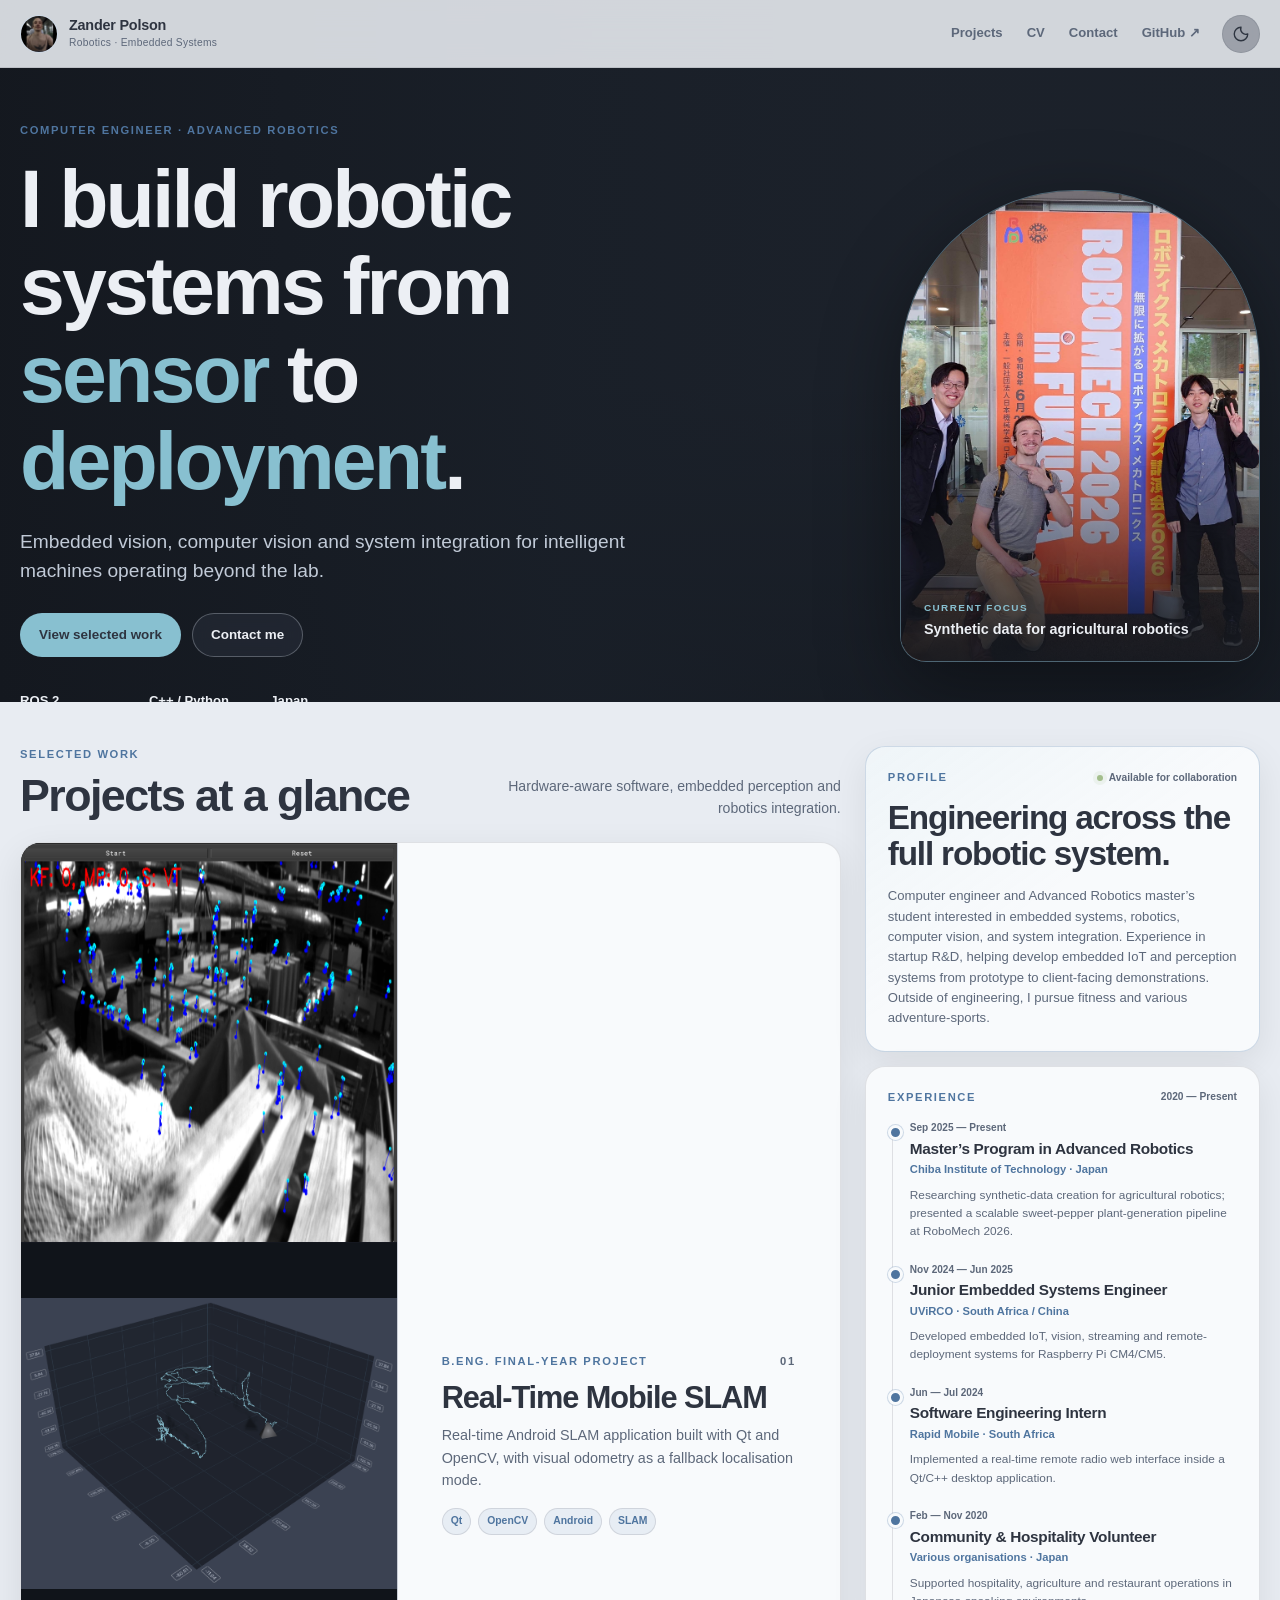
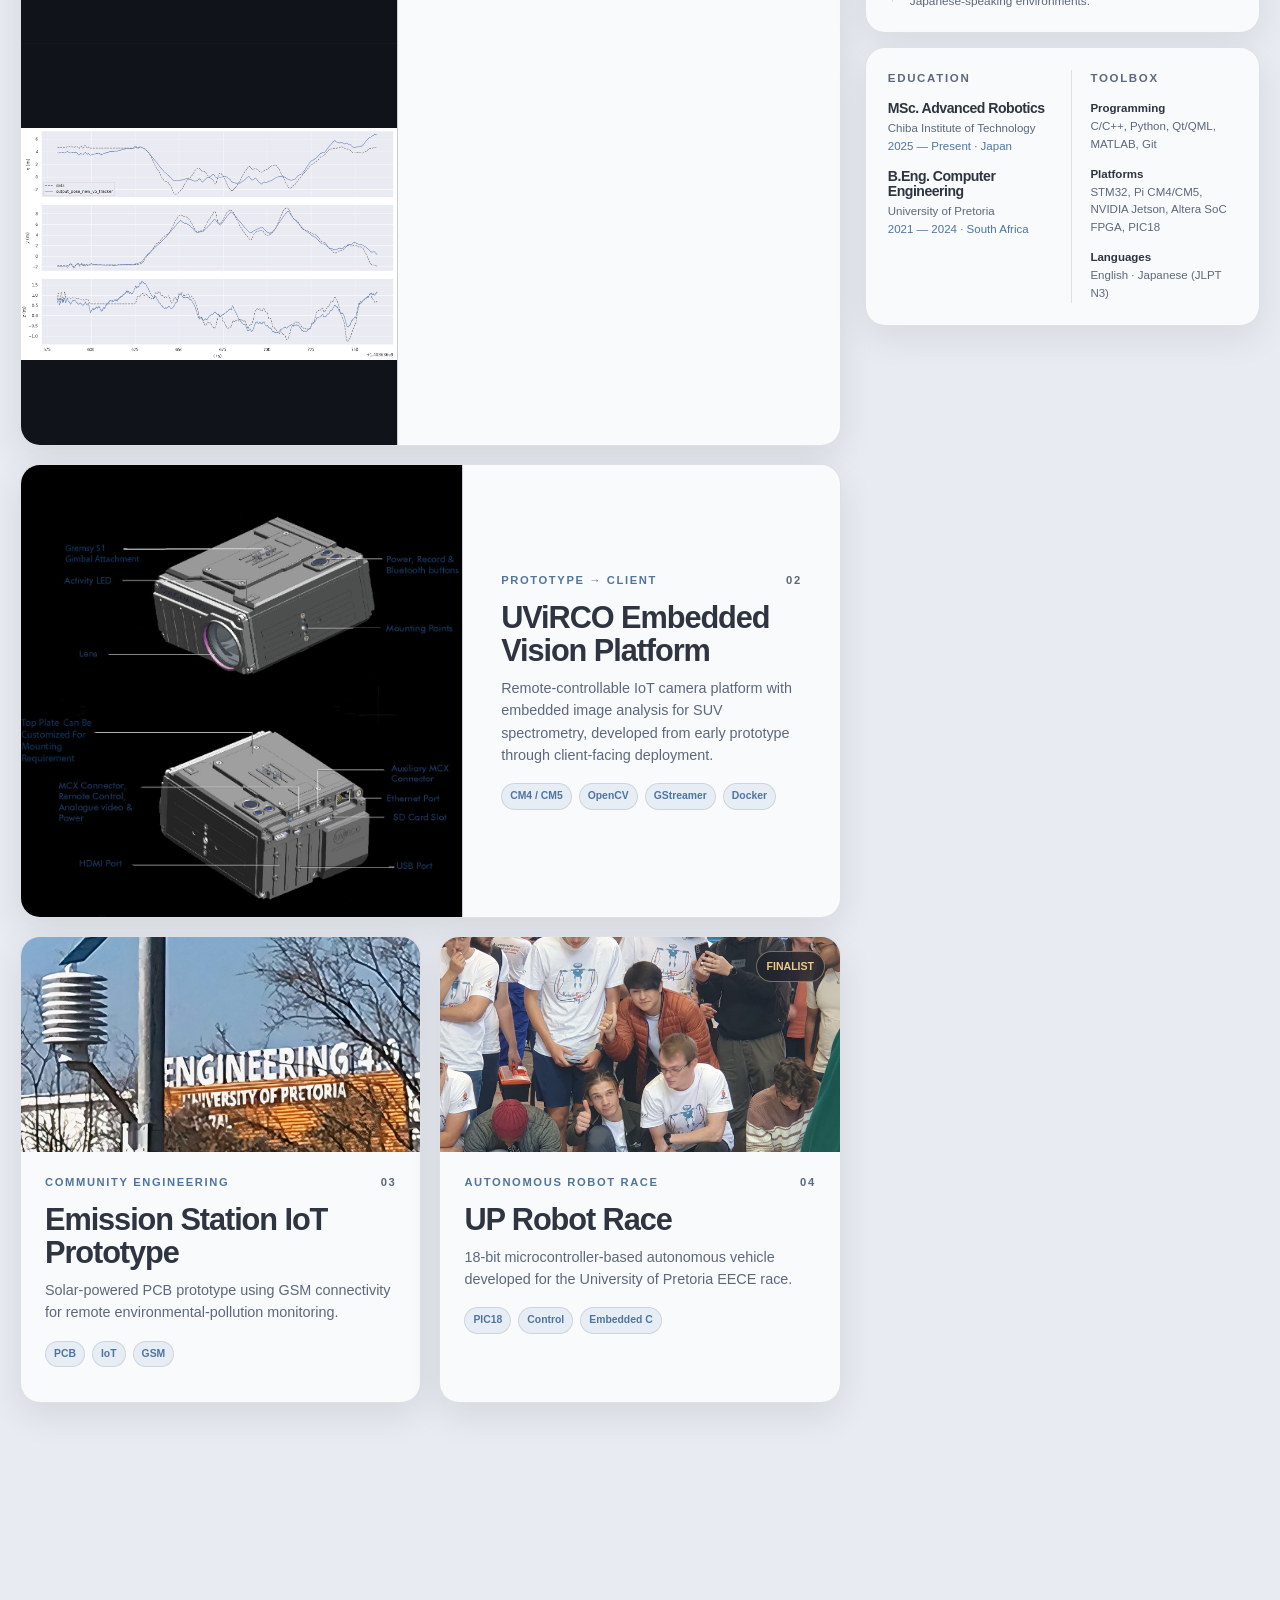
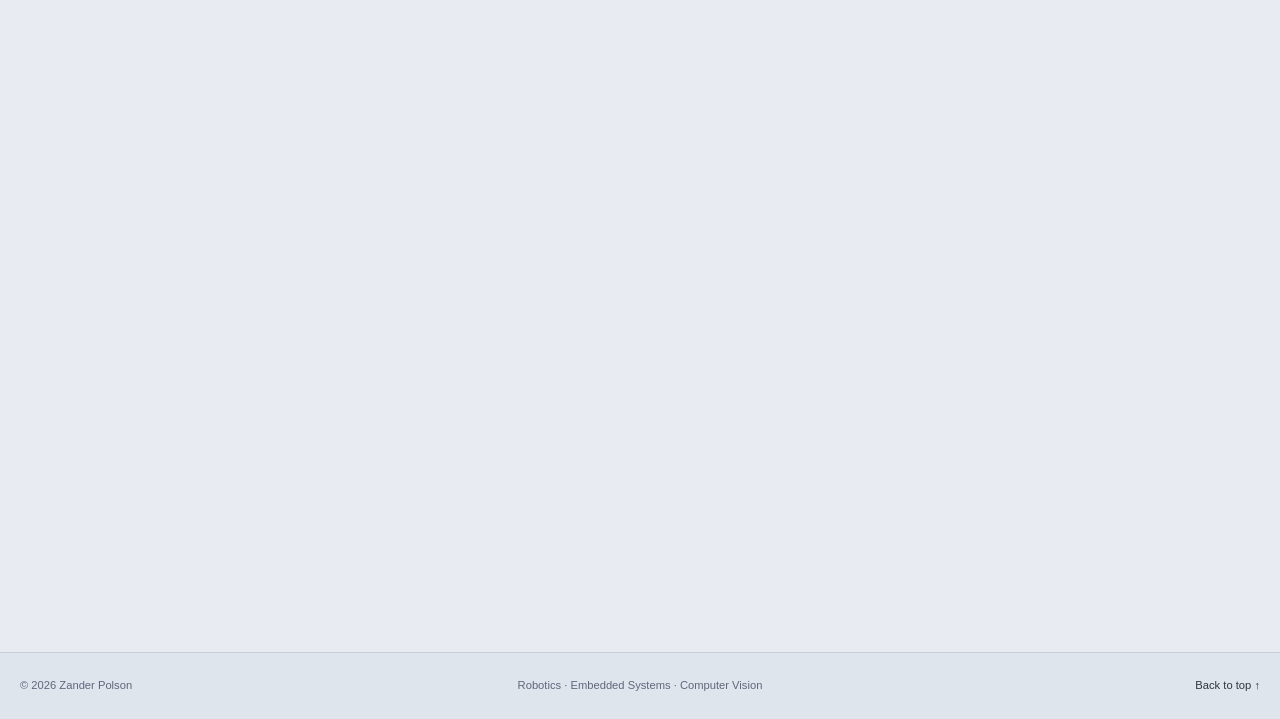
==== index.html @ a7f25edb "Improvement attempt via gpt" ====
<!doctype html>
<html lang="en" data-theme="dark">
<head>
  <meta charset="utf-8">
  <meta name="viewport" content="width=device-width, initial-scale=1">
  <meta name="description" content="Zander Polson — computer engineer and advanced robotics researcher working across embedded systems, computer vision and robotics.">
  <meta name="theme-color" content="#242933">
  <title>Zander Polson | Robotics & Embedded Systems</title>
  <link rel="stylesheet" href="styles.css">
  <script defer src="script.js"></script>
</head>
<body>
  <a class="skip-link" href="#main">Skip to content</a>

  <header class="site-header" id="top">
    <nav class="nav shell" aria-label="Primary navigation">
      <a class="brand" href="#top" aria-label="Zander Polson home">
        <img class="brand-avatar" src="figures/profile.png" alt="">
        <span>
          <strong>Zander Polson</strong>
          <small>Robotics · Embedded Systems</small>
        </span>
      </a>

      <button class="nav-toggle" type="button" aria-expanded="false" aria-controls="nav-links">
        <span class="sr-only">Open navigation</span>
        <span></span><span></span><span></span>
      </button>

      <div class="nav-links" id="nav-links">
        <a href="#work">Projects</a>
        <a href="#cv">CV</a>
        <a href="#contact">Contact</a>
        <a href="https://github.com/GitM3" target="_blank" rel="noreferrer">GitHub ↗</a>
      </div>

      <button class="theme-toggle" type="button" aria-label="Switch colour theme" title="Switch colour theme">
        <svg viewBox="0 0 24 24" aria-hidden="true"><path d="M12 3a9 9 0 1 0 9 9 7 7 0 0 1-9-9Z"></path></svg>
      </button>
    </nav>
  </header>

  <main id="main">
    <section class="hero" aria-labelledby="hero-title">
      <div class="hero-overlay" aria-hidden="true"></div>
      <div class="hero-grid shell">
        <div class="hero-copy" data-reveal>
          <p class="eyebrow">Computer Engineer · Advanced Robotics</p>
          <h1 id="hero-title">I build robotic systems from <span>sensor</span> to <span>deployment</span>.</h1>
          <p class="hero-lede">Embedded vision, computer vision and system integration for intelligent machines operating beyond the lab.</p>
          <div class="hero-actions">
            <a class="button button-primary" href="#work">View selected work</a>
            <a class="button button-glass" href="mailto:zander@polsons.info">Contact me</a>
          </div>
          <ul class="hero-facts" aria-label="Technical focus">
            <li><strong>ROS 2</strong><span>Robotics integration</span></li>
            <li><strong>C++ / Python</strong><span>Core development</span></li>
            <li><strong>Japan</strong><span>Graduate research</span></li>
          </ul>
        </div>

        <figure class="hero-portrait" data-reveal>
          <img src="figures/robomech.JPG" alt="Zander Polson at ROBOMECH">
          <figcaption>
            <span>Current focus</span>
            <strong>Synthetic data for agricultural robotics</strong>
          </figcaption>
        </figure>
      </div>
    </section>

    <section class="portfolio-shell shell" id="work" aria-label="Projects and CV">
      <div class="project-column">
        <header class="column-heading" data-reveal>
          <div>
            <p class="section-kicker">Selected work</p>
            <h2>Projects at a glance</h2>
          </div>
          <p>Hardware-aware software, embedded perception and robotics integration.</p>
        </header>

        <article class="project-card project-feature" data-reveal>
          <div class="project-media slam-stack" aria-label="SLAM feature matching, pose and result figures">
            <img src="figures/SLAM_featurematching.png" alt="SLAM feature-matching output" loading="lazy">
            <img src="figures/SLAM_pose.png" alt="SLAM camera-pose output" loading="lazy">
            <img src="figures/SLAM_Results.png" alt="SLAM reconstruction results" loading="lazy">
          </div>
          <div class="project-copy">
            <div class="project-topline"><span>B.Eng. Final-Year Project</span><span>01</span></div>
            <h3>Real-Time Mobile SLAM</h3>
            <p>Real-time Android SLAM application built with Qt and OpenCV, with visual odometry as a fallback localisation mode.</p>
            <div class="tag-row"><span>Qt</span><span>OpenCV</span><span>Android</span><span>SLAM</span></div>
          </div>
        </article>

        <article class="project-card project-horizontal" data-reveal>
          <div class="project-media">
            <img src="figures/UViRCO.jpg" alt="UViRCO embedded IoT camera platform" loading="lazy">
          </div>
          <div class="project-copy">
            <div class="project-topline"><span>Prototype → Client</span><span>02</span></div>
            <h3>UViRCO Embedded Vision Platform</h3>
            <p>Remote-controllable IoT camera platform with embedded image analysis for SUV spectrometry, developed from early prototype through client-facing deployment.</p>
            <div class="tag-row"><span>CM4 / CM5</span><span>OpenCV</span><span>GStreamer</span><span>Docker</span></div>
          </div>
        </article>

        <div class="project-pair">
          <article class="project-card project-compact" data-reveal>
            <div class="project-media banner-media">
              <img src="figures/GDRTIoT_crop.jpeg" alt="Gauteng Department of Roads and Transport emission-station IoT prototype" loading="lazy">
            </div>
            <div class="project-copy">
              <div class="project-topline"><span>Community Engineering</span><span>03</span></div>
              <h3>Emission Station IoT Prototype</h3>
              <p>Solar-powered PCB prototype using GSM connectivity for remote environmental-pollution monitoring.</p>
              <div class="tag-row"><span>PCB</span><span>IoT</span><span>GSM</span></div>
            </div>
          </article>

          <article class="project-card project-compact" data-reveal>
            <div class="project-media banner-media race-banner">
              <img src="figures/race_1.jpg" alt="University of Pretoria Robot Race team and course" loading="lazy">
              <span class="media-badge">Finalist</span>
            </div>
            <div class="project-copy">
              <div class="project-topline"><span>Autonomous Robot Race</span><span>04</span></div>
              <h3>UP Robot Race</h3>
              <p>18-bit microcontroller-based autonomous vehicle developed for the University of Pretoria EECE race.</p>
              <div class="tag-row"><span>PIC18</span><span>Control</span><span>Embedded C</span></div>
            </div>
          </article>
        </div>

        <article class="project-card project-video" data-reveal>
          <div class="project-media">
            <video autoplay muted loop playsinline controls preload="metadata" poster="figures/race_2.jpg" aria-label="RF-DETR bottle-following robot demonstration">
              <source src="figures/butler-bot.mp4" type="video/mp4">
              Your browser does not support embedded video.
            </video>
          </div>
          <div class="project-copy">
            <div class="project-topline"><span>Team Robotics Project</span><span>05</span></div>
            <h3>RF-DETR Bottle-Following Robot</h3>
            <p>RF-DETR perception on NVIDIA Jetson, integrated through ROS with a LiDAR navigation stack for real-time target detection and following.</p>
            <div class="tag-row"><span>RF-DETR</span><span>Jetson</span><span>ROS</span><span>LiDAR</span></div>
          </div>
        </article>
      </div>

      <aside class="cv-column" id="cv">
        <div class="cv-sticky">
          <section class="cv-card profile-card" data-reveal>
            <div class="cv-card-heading">
              <p class="section-kicker">Profile</p>
              <span class="status-dot">Available for collaboration</span>
            </div>
            <h2>Engineering across the full robotic system.</h2>
            <p>Computer engineer and Advanced Robotics master’s student interested in embedded systems, robotics, computer vision, and system integration. Experience in startup R&amp;D, helping develop embedded IoT and perception systems from prototype to client-facing demonstrations. Outside of engineering, I pursue fitness and various adventure-sports.</p>
          </section>

          <section class="cv-card" data-reveal>
            <div class="cv-card-heading">
              <p class="section-kicker">Experience</p>
              <span>2020 — Present</span>
            </div>
            <div class="timeline">
              <article>
                <span class="timeline-date">Sep 2025 — Present</span>
                <h3>Master’s Program in Advanced Robotics</h3>
                <p class="company">Chiba Institute of Technology · Japan</p>
                <p>Researching synthetic-data creation for agricultural robotics; presented a scalable sweet-pepper plant-generation pipeline at RoboMech 2026.</p>
              </article>
              <article>
                <span class="timeline-date">Nov 2024 — Jun 2025</span>
                <h3>Junior Embedded Systems Engineer</h3>
                <p class="company">UViRCO · South Africa / China</p>
                <p>Developed embedded IoT, vision, streaming and remote-deployment systems for Raspberry Pi CM4/CM5.</p>
              </article>
              <article>
                <span class="timeline-date">Jun — Jul 2024</span>
                <h3>Software Engineering Intern</h3>
                <p class="company">Rapid Mobile · South Africa</p>
                <p>Implemented a real-time remote radio web interface inside a Qt/C++ desktop application.</p>
              </article>
              <article>
                <span class="timeline-date">Feb — Nov 2020</span>
                <h3>Community &amp; Hospitality Volunteer</h3>
                <p class="company">Various organisations · Japan</p>
                <p>Supported hospitality, agriculture and restaurant operations in Japanese-speaking environments.</p>
              </article>
            </div>
          </section>

          <section class="cv-card cv-details" data-reveal>
            <div>
              <p class="section-kicker">Education</p>
              <h3>MSc. Advanced Robotics</h3>
              <p>Chiba Institute of Technology<br><span>2025 — Present · Japan</span></p>
              <h3>B.Eng. Computer Engineering</h3>
              <p>University of Pretoria<br><span>2021 — 2024 · South Africa</span></p>
            </div>
            <div>
              <p class="section-kicker">Toolbox</p>
              <p><strong>Programming</strong><br>C/C++, Python, Qt/QML, MATLAB, Git</p>
              <p><strong>Platforms</strong><br>STM32, Pi CM4/CM5, NVIDIA Jetson, Altera SoC FPGA, PIC18</p>
              <p><strong>Languages</strong><br>English · Japanese (JLPT N3)</p>
            </div>
          </section>
        </div>
      </aside>
    </section>

    <section class="contact shell" id="contact" data-reveal>
      <div>
        <p class="section-kicker">Get in touch</p>
        <h2>Building something at the edge of robotics and perception?</h2>
      </div>
      <div class="contact-actions">
        <a class="button button-primary" href="mailto:zander@polsons.info">zander@polsons.info</a>
        <a class="button button-secondary" href="https://github.com/GitM3" target="_blank" rel="noreferrer">github.com/GitM3 ↗</a>
      </div>
    </section>
  </main>

  <footer class="site-footer">
    <div class="shell footer-grid">
      <p>© <span id="current-year"></span> Zander Polson</p>
      <p>Robotics · Embedded Systems · Computer Vision</p>
      <a href="#top">Back to top ↑</a>
    </div>
  </footer>
</body>
</html>
---- styles.css ----
:root {
  --polar-0: #2e3440;
  --polar-1: #3b4252;
  --polar-2: #434c5e;
  --polar-3: #4c566a;
  --snow-0: #d8dee9;
  --snow-1: #e5e9f0;
  --snow-2: #eceff4;
  --frost-0: #8fbcbb;
  --frost-1: #88c0d0;
  --frost-2: #81a1c1;
  --frost-3: #5e81ac;
  --green: #a3be8c;
  --yellow: #ebcb8b;
  --bg: #242933;
  --bg-deep: #1f242d;
  --surface: #2e3440;
  --surface-raised: #353c4a;
  --text: var(--snow-2);
  --muted: #aeb8c8;
  --line: rgba(216, 222, 233, 0.13);
  --line-strong: rgba(136, 192, 208, 0.34);
  --accent: var(--frost-1);
  --accent-soft: rgba(136, 192, 208, 0.12);
  --header-bg: rgba(31, 36, 45, 0.82);
  --shadow: 0 20px 55px rgba(0, 0, 0, 0.22);
  --shell: 1260px;
  --header-height: 68px;
  --radius-sm: 12px;
  --radius-md: 20px;
  --radius-lg: 28px;
}

html[data-theme="light"] {
  --bg: #e8ecf2;
  --bg-deep: #dfe5ed;
  --surface: #f8fafc;
  --surface-raised: #ffffff;
  --text: #2e3440;
  --muted: #5d687a;
  --line: rgba(46, 52, 64, 0.13);
  --line-strong: rgba(94, 129, 172, 0.28);
  --accent: #4f759f;
  --accent-soft: rgba(94, 129, 172, 0.1);
  --header-bg: rgba(236, 239, 244, 0.88);
  --shadow: 0 20px 55px rgba(59, 66, 82, 0.14);
}

* { box-sizing: border-box; }
html { scroll-behavior: smooth; scroll-padding-top: calc(var(--header-height) + 20px); }
body {
  margin: 0;
  min-width: 320px;
  background: var(--bg);
  color: var(--text);
  font-family: Inter, ui-sans-serif, -apple-system, BlinkMacSystemFont, "Segoe UI", sans-serif;
  line-height: 1.55;
  text-rendering: optimizeLegibility;
  -webkit-font-smoothing: antialiased;
  transition: background 180ms ease, color 180ms ease;
}
body::selection { background: var(--frost-1); color: var(--polar-0); }
img, video { display: block; max-width: 100%; }
a { color: inherit; text-decoration: none; }
button { font: inherit; }
h1, h2, h3, p { margin-top: 0; }
h1, h2, h3 { line-height: 1.08; letter-spacing: -0.035em; }
.shell { width: min(calc(100% - 40px), var(--shell)); margin-inline: auto; }
.sr-only { position: absolute; width: 1px; height: 1px; padding: 0; margin: -1px; overflow: hidden; clip: rect(0,0,0,0); white-space: nowrap; border: 0; }
.skip-link { position: fixed; z-index: 999; top: 10px; left: 10px; transform: translateY(-160%); padding: 10px 15px; border-radius: 10px; background: var(--snow-2); color: var(--polar-0); font-weight: 750; }
.skip-link:focus { transform: translateY(0); }

.site-header { position: fixed; z-index: 100; inset: 0 0 auto; height: var(--header-height); border-bottom: 1px solid var(--line); background: var(--header-bg); backdrop-filter: blur(18px) saturate(140%); }
.nav { height: 100%; display: grid; grid-template-columns: 1fr auto auto; align-items: center; gap: 22px; }
.brand { display: inline-flex; align-items: center; gap: 11px; width: max-content; }
.brand-avatar { width: 38px; height: 38px; object-fit: cover; object-position: center 25%; border: 1px solid var(--line-strong); border-radius: 50%; background: var(--surface); }
.brand span { display: grid; line-height: 1.05; }
.brand strong { font-size: 0.9rem; letter-spacing: -0.015em; }
.brand small { margin-top: 5px; color: var(--muted); font-size: 0.64rem; letter-spacing: 0.03em; }
.nav-links { display: flex; align-items: center; gap: 24px; }
.nav-links a { color: var(--muted); font-size: 0.82rem; font-weight: 680; transition: color 150ms ease; }
.nav-links a:hover, .nav-links a:focus-visible { color: var(--text); }
.theme-toggle, .nav-toggle { display: grid; width: 38px; aspect-ratio: 1; place-items: center; border: 1px solid var(--line); border-radius: 50%; background: rgba(59,66,82,.35); color: var(--text); cursor: pointer; }
.theme-toggle svg { width: 18px; fill: none; stroke: currentColor; stroke-width: 1.8; stroke-linecap: round; stroke-linejoin: round; }
.nav-toggle { display: none; }

.hero { position: relative; min-height: 680px; height: min(78svh, 820px); display: grid; align-items: center; overflow: hidden; padding-top: var(--header-height); isolation: isolate; background: #1f242d url("figures/NARI.jpg") center 42% / cover no-repeat; }
.hero-overlay { position: absolute; z-index: -1; inset: 0; background: linear-gradient(90deg, rgba(20,24,31,.97) 0%, rgba(25,31,40,.9) 44%, rgba(25,31,40,.56) 72%, rgba(25,31,40,.64) 100%), linear-gradient(0deg, rgba(20,24,31,.92) 0%, transparent 45%); }
.hero-grid { display: grid; grid-template-columns: minmax(0, 1.18fr) minmax(300px, .62fr); align-items: center; gap: clamp(38px, 7vw, 90px); padding-block: 54px 46px; }
.hero-copy { max-width: 770px; color: var(--snow-2); }
.eyebrow, .section-kicker, .project-topline { color: var(--accent); font-size: 0.7rem; font-weight: 800; letter-spacing: .145em; text-transform: uppercase; }
.eyebrow { margin-bottom: 17px; }
.hero h1 { max-width: 780px; margin-bottom: 22px; font-size: clamp(3.1rem, 6.3vw, 6rem); font-weight: 760; }
.hero h1 span { color: var(--frost-1); }
.hero-lede { max-width: 650px; margin-bottom: 27px; color: #c1cad7; font-size: clamp(1rem, 1.5vw, 1.2rem); }
.hero-actions, .contact-actions { display: flex; flex-wrap: wrap; gap: 11px; }
.button { display: inline-flex; min-height: 44px; align-items: center; justify-content: center; padding: 10px 18px; border: 1px solid transparent; border-radius: 999px; font-size: .84rem; font-weight: 760; transition: transform 160ms ease, border-color 160ms ease, background 160ms ease; }
.button:hover { transform: translateY(-2px); }
.button-primary { background: var(--frost-1); color: var(--polar-0); }
.button-glass { border-color: rgba(216,222,233,.3); background: rgba(46,52,64,.45); color: var(--snow-2); backdrop-filter: blur(10px); }
.button-secondary { border-color: var(--line-strong); background: var(--surface-raised); color: var(--text); }
.hero-facts { display: flex; flex-wrap: wrap; gap: 12px 30px; margin: 34px 0 0; padding: 0; list-style: none; }
.hero-facts li { display: grid; gap: 2px; }
.hero-facts strong { color: var(--snow-2); font-size: .82rem; }
.hero-facts span { color: #aeb8c8; font-size: .7rem; }
.hero-portrait { position: relative; width: min(100%, 360px); margin: 0 0 0 auto; overflow: hidden; border: 1px solid rgba(136,192,208,.35); border-radius: 175px 175px 26px 26px; background: var(--polar-0); box-shadow: 0 24px 80px rgba(0,0,0,.4); }
.hero-portrait::after { content: ""; position: absolute; inset: 0; pointer-events: none; background: linear-gradient(to top, rgba(20,24,31,.9), transparent 52%); }
.hero-portrait img { width: 100%; height: 470px; object-fit: cover; object-position: center 35%; }
.hero-portrait figcaption { position: absolute; z-index: 2; inset: auto 23px 22px; display: grid; gap: 5px; color: var(--snow-2); }
.hero-portrait figcaption span { color: var(--frost-1); font-size: .62rem; font-weight: 820; letter-spacing: .14em; text-transform: uppercase; }
.hero-portrait figcaption strong { font-size: .9rem; line-height: 1.35; }

.portfolio-shell { display: grid; grid-template-columns: minmax(0, 1.62fr) minmax(330px, .78fr); gap: 24px; align-items: start; padding-block: 44px 70px; }
.project-column { min-width: 0; }
.column-heading { display: flex; justify-content: space-between; gap: 30px; align-items: end; margin-bottom: 22px; }
.column-heading h2, .contact h2 { margin: 5px 0 0; font-size: clamp(2rem, 3.5vw, 3.25rem); }
.column-heading > p { max-width: 350px; margin: 0; color: var(--muted); font-size: .88rem; text-align: right; }
.section-kicker { margin-bottom: 8px; }

.project-card { min-width: 0; margin-bottom: 18px; overflow: hidden; border: 1px solid var(--line); border-radius: var(--radius-md); background: var(--surface); box-shadow: 0 12px 36px rgba(0,0,0,.09); transition: transform 180ms ease, border-color 180ms ease; }
.project-card:hover { transform: translateY(-3px); border-color: var(--line-strong); }
.project-media { min-height: 240px; overflow: hidden; background: var(--bg-deep); }
.project-media img, .project-media video { width: 100%; height: 100%; object-fit: cover; }
.project-copy { padding: 22px 24px 24px; }
.project-topline { display: flex; justify-content: space-between; gap: 18px; margin-bottom: 11px; }
.project-topline span:last-child { color: var(--muted); }
.project-copy h3 { margin-bottom: 10px; font-size: clamp(1.35rem, 2.4vw, 2rem); }
.project-copy > p { margin-bottom: 17px; color: var(--muted); font-size: .9rem; }
.tag-row { display: flex; flex-wrap: wrap; gap: 7px; }
.tag-row span { padding: 4px 8px; border: 1px solid var(--line); border-radius: 999px; background: var(--accent-soft); color: var(--accent); font-size: .65rem; font-weight: 720; }

.project-feature { display: grid; grid-template-columns: .92fr 1.08fr; }
.slam-stack { display: grid; grid-template-rows: repeat(3, minmax(0, 1fr)); min-height: 520px; border-right: 1px solid var(--line); }
.slam-stack img { min-height: 0; border-bottom: 1px solid var(--line); object-fit: contain; background: #10141a; }
.slam-stack img:last-child { border-bottom: 0; }
.project-feature .project-copy { align-self: center; padding: clamp(26px, 4vw, 44px); }
.project-horizontal { display: grid; grid-template-columns: 1.08fr .92fr; }
.project-horizontal .project-media { min-height: 330px; border-right: 1px solid var(--line); }
.project-horizontal .project-copy { align-self: center; padding: clamp(24px, 3.5vw, 38px); }
.project-pair { display: grid; grid-template-columns: repeat(2, minmax(0, 1fr)); gap: 18px; }
.project-compact { margin-bottom: 18px; }
.banner-media { position: relative; height: 215px; min-height: 0; }
.race-banner img { object-position: center 43%; }
.media-badge { position: absolute; top: 14px; right: 14px; padding: 6px 10px; border: 1px solid rgba(235,203,139,.45); border-radius: 999px; background: rgba(31,36,45,.8); color: var(--yellow); font-size: .66rem; font-weight: 800; text-transform: uppercase; backdrop-filter: blur(9px); }
.project-compact .project-copy { min-height: 250px; }
.project-video { display: grid; grid-template-columns: 1.25fr .75fr; }
.project-video .project-media { min-height: 380px; border-right: 1px solid var(--line); }
.project-video video { background: #0f1319; }
.project-video .project-copy { align-self: center; padding: clamp(26px, 4vw, 42px); }

.cv-column { min-width: 0; }
.cv-sticky { position: sticky; top: calc(var(--header-height) + 18px); display: grid; gap: 14px; }
.cv-card { padding: 22px; border: 1px solid var(--line); border-radius: var(--radius-md); background: var(--surface); box-shadow: 0 12px 36px rgba(0,0,0,.08); }
.cv-card-heading { display: flex; justify-content: space-between; gap: 12px; align-items: center; margin-bottom: 14px; }
.cv-card-heading .section-kicker { margin: 0; }
.cv-card-heading > span { color: var(--muted); font-size: .64rem; font-weight: 680; }
.status-dot { display: inline-flex; align-items: center; gap: 6px; }
.status-dot::before { content: ""; width: 6px; height: 6px; border-radius: 50%; background: var(--green); box-shadow: 0 0 0 4px rgba(163,190,140,.12); }
.profile-card { background: linear-gradient(145deg, rgba(136,192,208,.08), transparent 48%), var(--surface); border-color: var(--line-strong); }
.profile-card h2 { margin-bottom: 14px; font-size: clamp(1.55rem, 2.6vw, 2.25rem); }
.profile-card > p { margin-bottom: 0; color: var(--muted); font-size: .82rem; }
.timeline { position: relative; display: grid; gap: 0; }
.timeline::before { content: ""; position: absolute; top: 7px; bottom: 8px; left: 4px; width: 1px; background: var(--line); }
.timeline article { position: relative; padding: 0 0 21px 22px; }
.timeline article:last-child { padding-bottom: 0; }
.timeline article::before { content: ""; position: absolute; top: 5px; left: 0; width: 9px; height: 9px; border: 3px solid var(--surface); border-radius: 50%; background: var(--accent); box-shadow: 0 0 0 1px var(--line-strong); }
.timeline-date { display: block; margin-bottom: 5px; color: var(--muted); font-size: .63rem; font-weight: 720; }
.timeline h3 { margin-bottom: 4px; font-size: .96rem; letter-spacing: -.02em; }
.timeline .company { margin-bottom: 7px; color: var(--accent); font-size: .7rem; font-weight: 690; }
.timeline article > p:last-child { margin-bottom: 0; color: var(--muted); font-size: .74rem; }
.cv-details { display: grid; grid-template-columns: 1fr 1fr; gap: 18px; }
.cv-details > div + div { padding-left: 18px; border-left: 1px solid var(--line); }
.cv-details h3 { margin: 13px 0 4px; font-size: .88rem; }
.cv-details p { margin-bottom: 12px; color: var(--muted); font-size: .72rem; }
.cv-details p:last-child { margin-bottom: 0; }
.cv-details p span { color: var(--accent); }
.cv-details strong { color: var(--text); }

.contact { display: flex; justify-content: space-between; gap: 35px; align-items: center; margin-bottom: 70px; padding: clamp(28px, 5vw, 52px); border: 1px solid var(--line-strong); border-radius: var(--radius-lg); background: radial-gradient(circle at 86% 15%, rgba(136,192,208,.12), transparent 34%), var(--surface); box-shadow: var(--shadow); }
.contact h2 { max-width: 730px; }
.contact-actions { min-width: max-content; flex-direction: column; }
.site-footer { padding-block: 24px; border-top: 1px solid var(--line); background: var(--bg-deep); color: var(--muted); font-size: .7rem; }
.footer-grid { display: grid; grid-template-columns: 1fr auto 1fr; gap: 20px; align-items: center; }
.footer-grid p { margin: 0; }
.footer-grid a { justify-self: end; color: var(--text); }

[data-reveal] { opacity: 0; transform: translateY(18px); transition: opacity 560ms cubic-bezier(.2,.7,.2,1), transform 560ms cubic-bezier(.2,.7,.2,1); }
[data-reveal].is-visible { opacity: 1; transform: none; }

@media (max-width: 1080px) {
  .hero { height: auto; min-height: 720px; }
  .portfolio-shell { grid-template-columns: minmax(0, 1.35fr) minmax(310px, .75fr); }
  .project-feature, .project-horizontal, .project-video { grid-template-columns: 1fr; }
  .slam-stack { grid-template-columns: 1fr; grid-template-rows: repeat(3, minmax(0, 1fr)); min-height: 600px; border-right: 0; border-bottom: 1px solid var(--line); }
  .slam-stack img { height: 200px; border-right: 0; border-bottom: 1px solid var(--line); }
  .project-horizontal .project-media, .project-video .project-media { min-height: 300px; border-right: 0; border-bottom: 1px solid var(--line); }
}

@media (max-width: 850px) {
  :root { --header-height: 64px; }
  .nav { gap: 10px; }
  .nav-toggle { display: grid; order: 2; }
  .theme-toggle { order: 3; }
  .nav-links { position: fixed; inset: var(--header-height) 0 auto; display: grid; gap: 0; padding: 10px 20px 18px; transform: translateY(-140%); border-bottom: 1px solid var(--line); background: var(--header-bg); backdrop-filter: blur(18px); transition: transform 190ms ease; }
  .nav-links.is-open { transform: translateY(0); }
  .nav-links a { padding: 12px 4px; border-bottom: 1px solid var(--line); }
  .hero { min-height: 760px; }
  .hero-grid { grid-template-columns: 1fr; gap: 30px; padding-block: 48px 38px; }
  .hero-copy { padding-top: 20px; }
  .hero-portrait { width: min(100%, 310px); margin: 0; border-radius: 140px 140px 24px 24px; }
  .hero-portrait img { height: 340px; }
  .portfolio-shell { grid-template-columns: 1fr; padding-top: 38px; }
  .cv-column { grid-row: 1; }
  .cv-sticky { position: static; grid-template-columns: 1fr 1fr; }
  .profile-card { grid-column: 1 / -1; }
  .project-column { grid-row: 2; }
}

@media (max-width: 650px) {
  .shell { width: min(calc(100% - 26px), var(--shell)); }
  .brand small { display: none; }
  .hero { min-height: 700px; background-position: 58% center; }
  .hero-overlay { background: linear-gradient(90deg, rgba(20,24,31,.96), rgba(20,24,31,.78)), linear-gradient(0deg, rgba(20,24,31,.92), transparent); }
  .hero h1 { font-size: clamp(2.7rem, 13vw, 4.2rem); }
  .hero-portrait { display: none; }
  .hero-facts { display: grid; grid-template-columns: repeat(2, 1fr); }
  .column-heading { align-items: start; flex-direction: column; gap: 8px; }
  .column-heading > p { text-align: left; }
  .cv-sticky, .cv-details, .project-pair { grid-template-columns: 1fr; }
  .cv-details > div + div { padding: 16px 0 0; border-top: 1px solid var(--line); border-left: 0; }
  .slam-stack { grid-template-columns: 1fr; min-height: 0; }
  .slam-stack img { height: auto; min-height: 170px; border-right: 0; border-bottom: 1px solid var(--line); }
  .project-horizontal .project-media, .project-video .project-media { min-height: 230px; }
  .project-compact .project-copy { min-height: 0; }
  .contact { align-items: flex-start; flex-direction: column; }
  .contact-actions, .hero-actions { width: 100%; }
  .button { flex: 1; }
  .footer-grid { grid-template-columns: 1fr; }
  .footer-grid a { justify-self: start; }
}

@media (prefers-reduced-motion: reduce) {
  *, *::before, *::after { scroll-behavior: auto !important; animation-duration: .01ms !important; animation-iteration-count: 1 !important; transition-duration: .01ms !important; }
  [data-reveal] { opacity: 1; transform: none; }
}
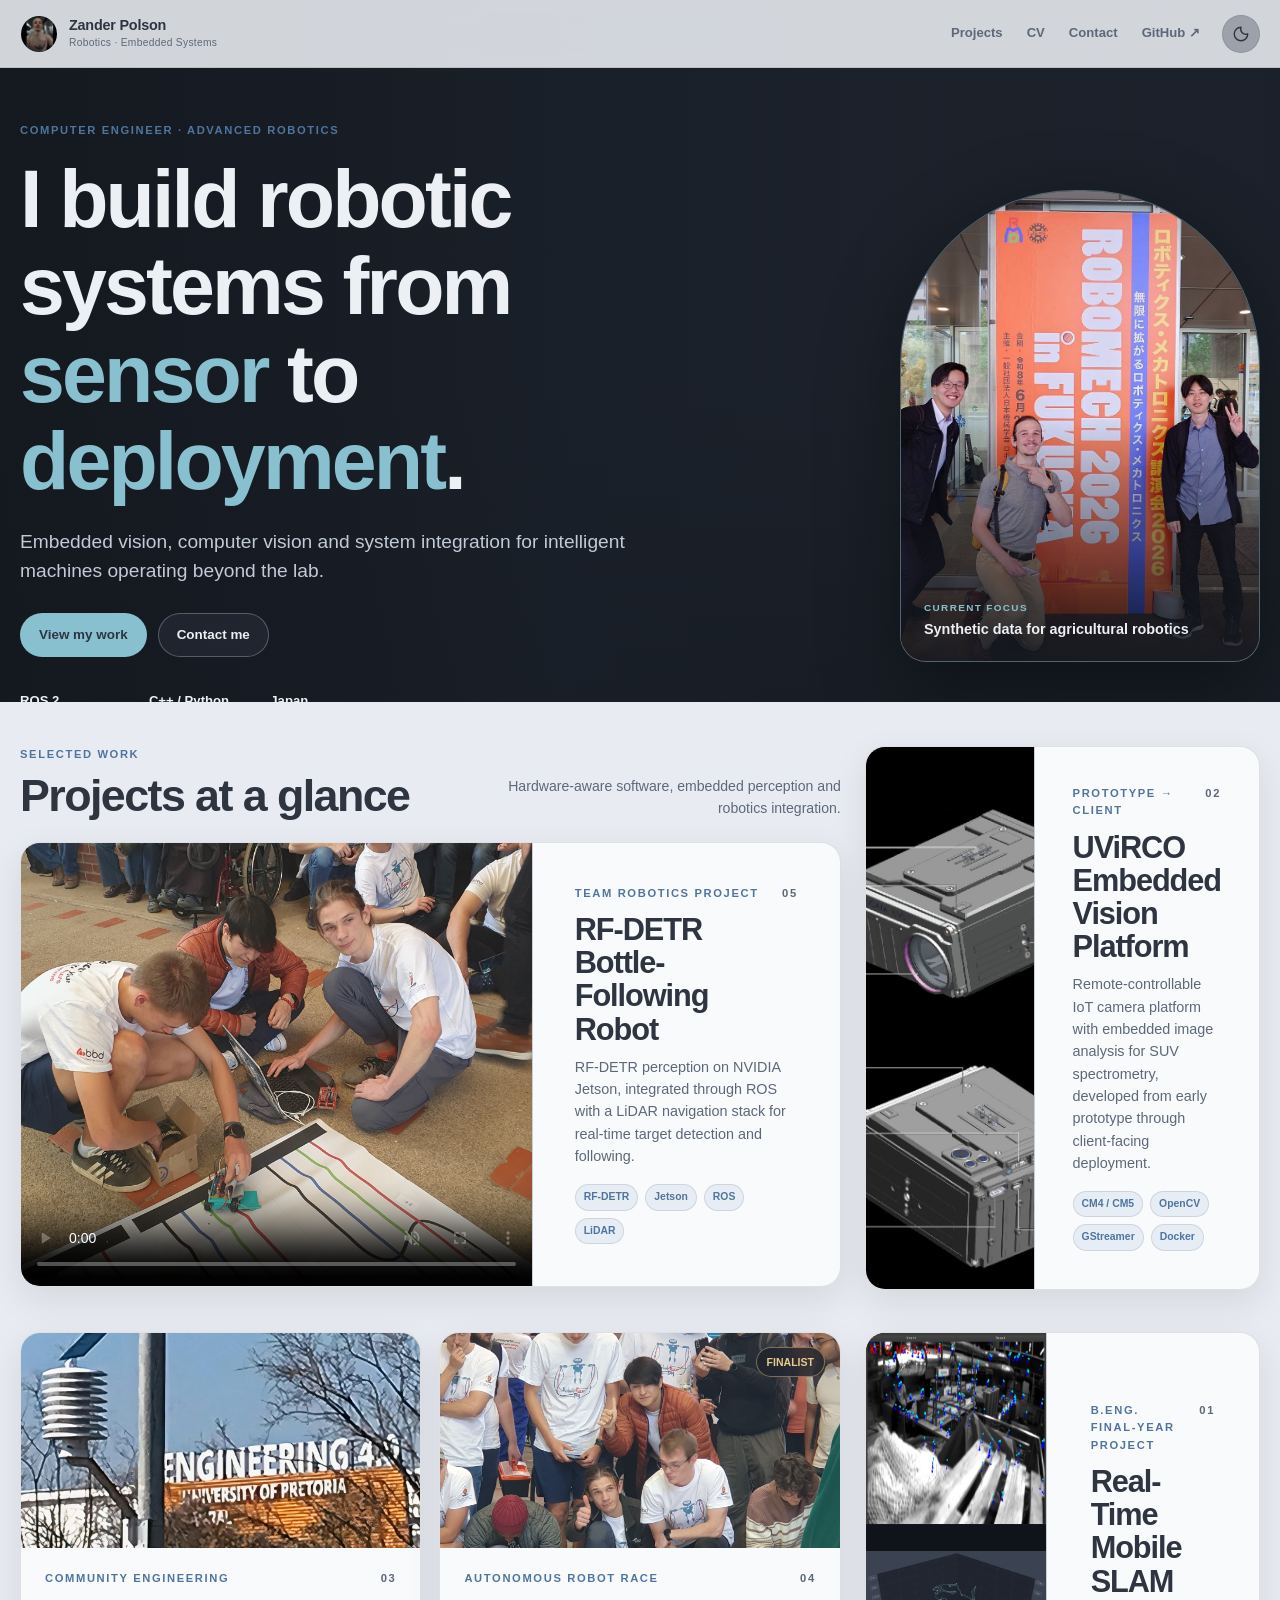
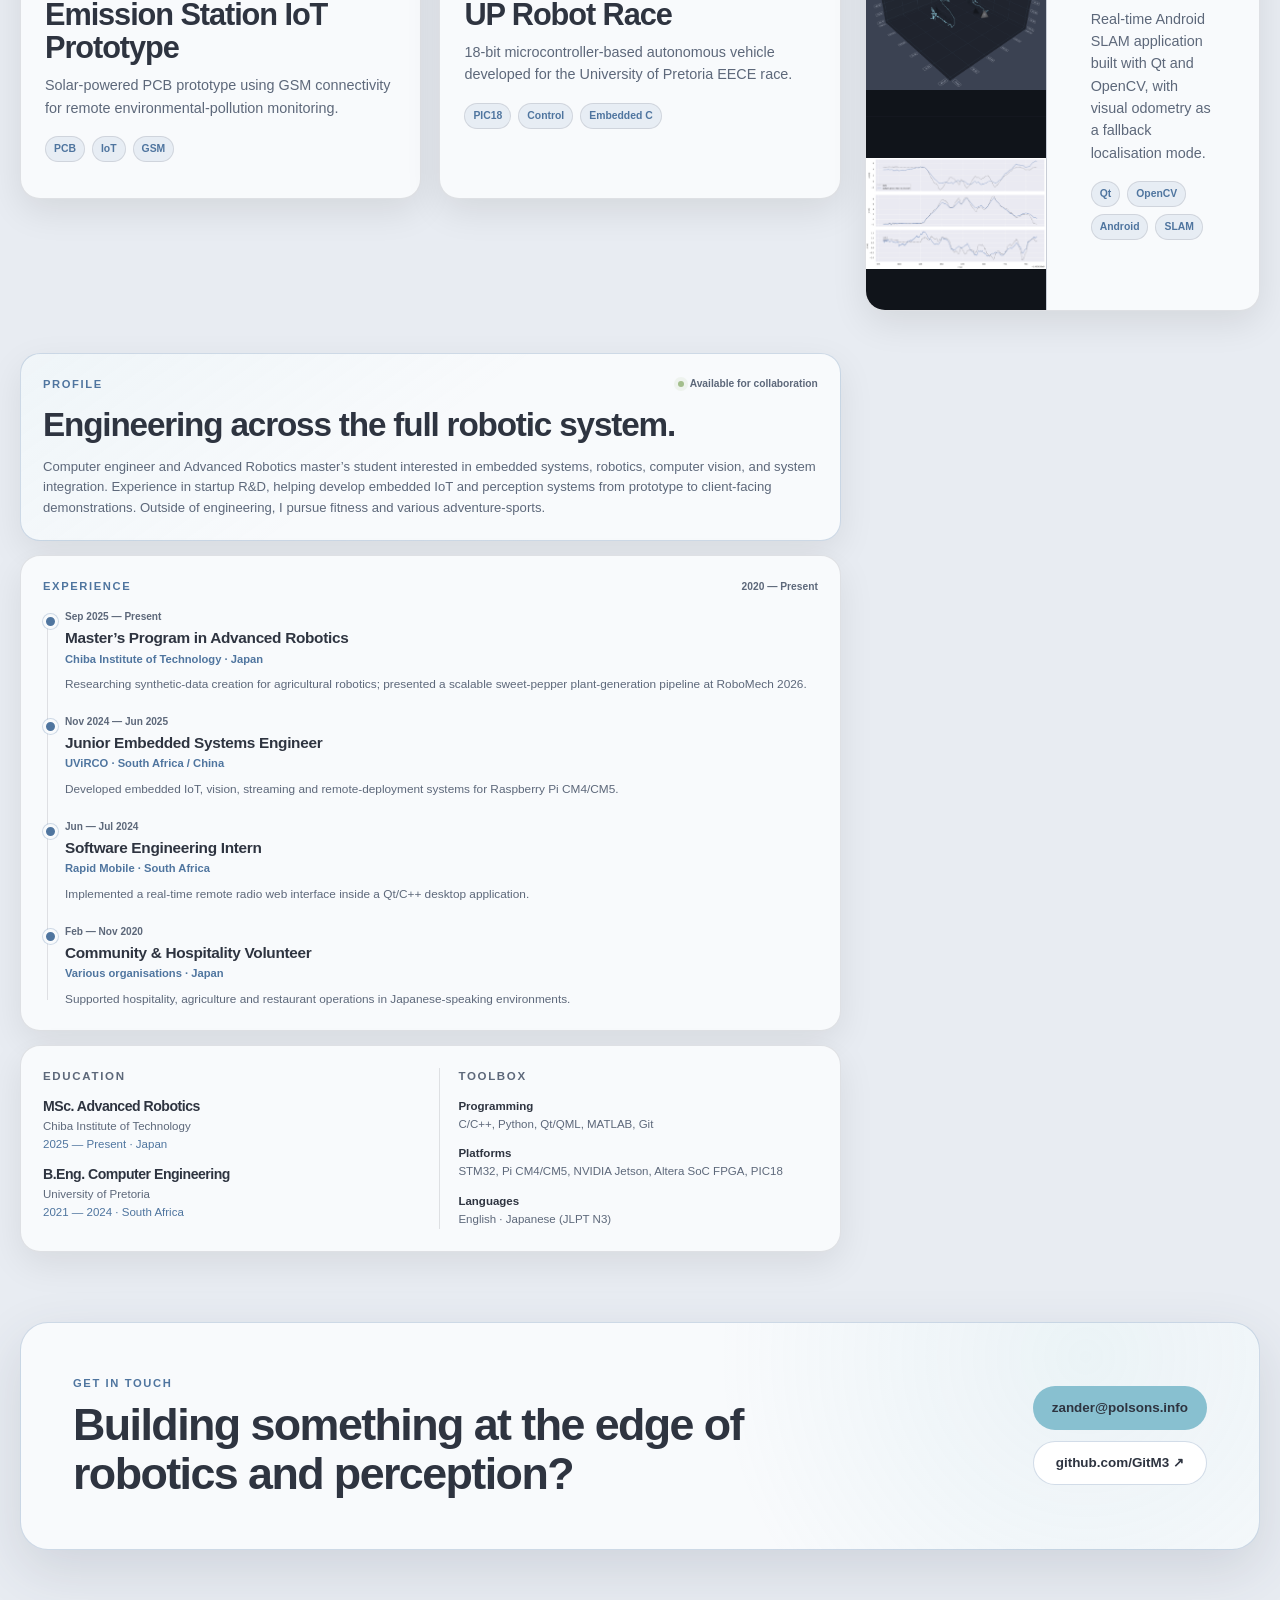
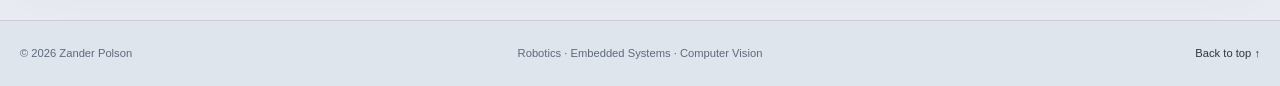
==== commit d411b1b5: "Local luna improvement" ====
--- a/index.html
+++ b/index.html
@@ -49,13 +49,13 @@
           <h1 id="hero-title">I build robotic systems from <span>sensor</span> to <span>deployment</span>.</h1>
           <p class="hero-lede">Embedded vision, computer vision and system integration for intelligent machines operating beyond the lab.</p>
           <div class="hero-actions">
-            <a class="button button-primary" href="#work">View selected work</a>
+            <a class="button button-primary" href="#work">View my work</a>
             <a class="button button-glass" href="mailto:zander@polsons.info">Contact me</a>
           </div>
           <ul class="hero-facts" aria-label="Technical focus">
             <li><strong>ROS 2</strong><span>Robotics integration</span></li>
             <li><strong>C++ / Python</strong><span>Core development</span></li>
-            <li><strong>Japan</strong><span>Graduate research</span></li>
+            <li><strong>Japan</strong><span>Busy with Graduate research on agricultural robotics</span></li>
           </ul>
         </div>
 
@@ -79,58 +79,6 @@
           <p>Hardware-aware software, embedded perception and robotics integration.</p>
         </header>
 
-        <article class="project-card project-feature" data-reveal>
-          <div class="project-media slam-stack" aria-label="SLAM feature matching, pose and result figures">
-            <img src="figures/SLAM_featurematching.png" alt="SLAM feature-matching output" loading="lazy">
-            <img src="figures/SLAM_pose.png" alt="SLAM camera-pose output" loading="lazy">
-            <img src="figures/SLAM_Results.png" alt="SLAM reconstruction results" loading="lazy">
-          </div>
-          <div class="project-copy">
-            <div class="project-topline"><span>B.Eng. Final-Year Project</span><span>01</span></div>
-            <h3>Real-Time Mobile SLAM</h3>
-            <p>Real-time Android SLAM application built with Qt and OpenCV, with visual odometry as a fallback localisation mode.</p>
-            <div class="tag-row"><span>Qt</span><span>OpenCV</span><span>Android</span><span>SLAM</span></div>
-          </div>
-        </article>
-
-        <article class="project-card project-horizontal" data-reveal>
-          <div class="project-media">
-            <img src="figures/UViRCO.jpg" alt="UViRCO embedded IoT camera platform" loading="lazy">
-          </div>
-          <div class="project-copy">
-            <div class="project-topline"><span>Prototype → Client</span><span>02</span></div>
-            <h3>UViRCO Embedded Vision Platform</h3>
-            <p>Remote-controllable IoT camera platform with embedded image analysis for SUV spectrometry, developed from early prototype through client-facing deployment.</p>
-            <div class="tag-row"><span>CM4 / CM5</span><span>OpenCV</span><span>GStreamer</span><span>Docker</span></div>
-          </div>
-        </article>
-
-        <div class="project-pair">
-          <article class="project-card project-compact" data-reveal>
-            <div class="project-media banner-media">
-              <img src="figures/GDRTIoT_crop.jpeg" alt="Gauteng Department of Roads and Transport emission-station IoT prototype" loading="lazy">
-            </div>
-            <div class="project-copy">
-              <div class="project-topline"><span>Community Engineering</span><span>03</span></div>
-              <h3>Emission Station IoT Prototype</h3>
-              <p>Solar-powered PCB prototype using GSM connectivity for remote environmental-pollution monitoring.</p>
-              <div class="tag-row"><span>PCB</span><span>IoT</span><span>GSM</span></div>
-            </div>
-          </article>
-
-          <article class="project-card project-compact" data-reveal>
-            <div class="project-media banner-media race-banner">
-              <img src="figures/race_1.jpg" alt="University of Pretoria Robot Race team and course" loading="lazy">
-              <span class="media-badge">Finalist</span>
-            </div>
-            <div class="project-copy">
-              <div class="project-topline"><span>Autonomous Robot Race</span><span>04</span></div>
-              <h3>UP Robot Race</h3>
-              <p>18-bit microcontroller-based autonomous vehicle developed for the University of Pretoria EECE race.</p>
-              <div class="tag-row"><span>PIC18</span><span>Control</span><span>Embedded C</span></div>
-            </div>
-          </article>
-        </div>
 
         <article class="project-card project-video" data-reveal>
           <div class="project-media">
@@ -146,8 +94,61 @@
             <div class="tag-row"><span>RF-DETR</span><span>Jetson</span><span>ROS</span><span>LiDAR</span></div>
           </div>
         </article>
-      </div>
-
+
+      </div>
+        <article class="project-card project-horizontal" data-reveal>
+          <div class="project-media">
+            <img src="figures/UViRCO.jpg" alt="UViRCO embedded IoT camera platform" loading="lazy">
+          </div>
+          <div class="project-copy">
+            <div class="project-topline"><span>Prototype → Client</span><span>02</span></div>
+            <h3>UViRCO Embedded Vision Platform</h3>
+            <p>Remote-controllable IoT camera platform with embedded image analysis for SUV spectrometry, developed from early prototype through client-facing deployment.</p>
+            <div class="tag-row"><span>CM4 / CM5</span><span>OpenCV</span><span>GStreamer</span><span>Docker</span></div>
+          </div>
+        </article>
+
+        <div class="project-pair">
+          <article class="project-card project-compact" data-reveal>
+            <div class="project-media banner-media">
+              <img src="figures/GDRTIoT_crop.jpeg" alt="Gauteng Department of Roads and Transport emission-station IoT prototype" loading="lazy">
+            </div>
+            <div class="project-copy">
+              <div class="project-topline"><span>Community Engineering</span><span>03</span></div>
+              <h3>Emission Station IoT Prototype</h3>
+              <p>Solar-powered PCB prototype using GSM connectivity for remote environmental-pollution monitoring.</p>
+              <div class="tag-row"><span>PCB</span><span>IoT</span><span>GSM</span></div>
+            </div>
+          </article>
+
+          <article class="project-card project-compact" data-reveal>
+            <div class="project-media banner-media race-banner">
+              <img src="figures/race_1.jpg" alt="University of Pretoria Robot Race team and course" loading="lazy">
+              <span class="media-badge">Finalist</span>
+            </div>
+            <div class="project-copy">
+              <div class="project-topline"><span>Autonomous Robot Race</span><span>04</span></div>
+              <h3>UP Robot Race</h3>
+              <p>18-bit microcontroller-based autonomous vehicle developed for the University of Pretoria EECE race.</p>
+              <div class="tag-row"><span>PIC18</span><span>Control</span><span>Embedded C</span></div>
+            </div>
+          </article>
+        </div>
+
+
+        <article class="project-card project-feature" data-reveal>
+          <div class="project-media slam-stack" aria-label="SLAM feature matching, pose and result figures">
+            <img src="figures/SLAM_featurematching.png" alt="SLAM feature-matching output" loading="lazy">
+            <img src="figures/SLAM_pose.png" alt="SLAM camera-pose output" loading="lazy">
+            <img src="figures/SLAM_Results.png" alt="SLAM reconstruction results" loading="lazy">
+          </div>
+          <div class="project-copy">
+            <div class="project-topline"><span>B.Eng. Final-Year Project</span><span>01</span></div>
+            <h3>Real-Time Mobile SLAM</h3>
+            <p>Real-time Android SLAM application built with Qt and OpenCV, with visual odometry as a fallback localisation mode.</p>
+            <div class="tag-row"><span>Qt</span><span>OpenCV</span><span>Android</span><span>SLAM</span></div>
+          </div>
+        </article>
       <aside class="cv-column" id="cv">
         <div class="cv-sticky">
           <section class="cv-card profile-card" data-reveal>
--- a/styles.css
+++ b/styles.css
@@ -59,7 +59,7 @@
   -webkit-font-smoothing: antialiased;
   transition: background 180ms ease, color 180ms ease;
 }
-body::selection { background: var(--frost-1); color: var(--polar-0); }
+::selection { background: var(--frost-1); color: var(--polar-0); }
 img, video { display: block; max-width: 100%; }
 a { color: inherit; text-decoration: none; }
 button { font: inherit; }
@@ -85,8 +85,8 @@
 .nav-toggle { display: none; }
 
 .hero { position: relative; min-height: 680px; height: min(78svh, 820px); display: grid; align-items: center; overflow: hidden; padding-top: var(--header-height); isolation: isolate; background: #1f242d url("figures/NARI.jpg") center 42% / cover no-repeat; }
-.hero-overlay { position: absolute; z-index: -1; inset: 0; background: linear-gradient(90deg, rgba(20,24,31,.97) 0%, rgba(25,31,40,.9) 44%, rgba(25,31,40,.56) 72%, rgba(25,31,40,.64) 100%), linear-gradient(0deg, rgba(20,24,31,.92) 0%, transparent 45%); }
-.hero-grid { display: grid; grid-template-columns: minmax(0, 1.18fr) minmax(300px, .62fr); align-items: center; gap: clamp(38px, 7vw, 90px); padding-block: 54px 46px; }
+.hero-overlay { position: absolute; z-index: 0; inset: 0; background: linear-gradient(90deg, rgba(20,24,31,.97) 0%, rgba(25,31,40,.9) 44%, rgba(25,31,40,.56) 72%, rgba(25,31,40,.64) 100%), linear-gradient(0deg, rgba(20,24,31,.92) 0%, transparent 45%); }
+.hero-grid { position: relative; z-index: 1; display: grid; grid-template-columns: minmax(0, 1.18fr) minmax(300px, .62fr); align-items: center; gap: clamp(38px, 7vw, 90px); padding-block: 54px 46px; }
 .hero-copy { max-width: 770px; color: var(--snow-2); }
 .eyebrow, .section-kicker, .project-topline { color: var(--accent); font-size: 0.7rem; font-weight: 800; letter-spacing: .145em; text-transform: uppercase; }
 .eyebrow { margin-bottom: 17px; }
@@ -184,7 +184,8 @@
 .footer-grid p { margin: 0; }
 .footer-grid a { justify-self: end; color: var(--text); }
 
-[data-reveal] { opacity: 0; transform: translateY(18px); transition: opacity 560ms cubic-bezier(.2,.7,.2,1), transform 560ms cubic-bezier(.2,.7,.2,1); }
+/* Content remains visible even if JavaScript is blocked or fails to load. */
+[data-reveal] { opacity: 1; transform: none; transition: opacity 560ms cubic-bezier(.2,.7,.2,1), transform 560ms cubic-bezier(.2,.7,.2,1); }
 [data-reveal].is-visible { opacity: 1; transform: none; }
 
 @media (max-width: 1080px) {
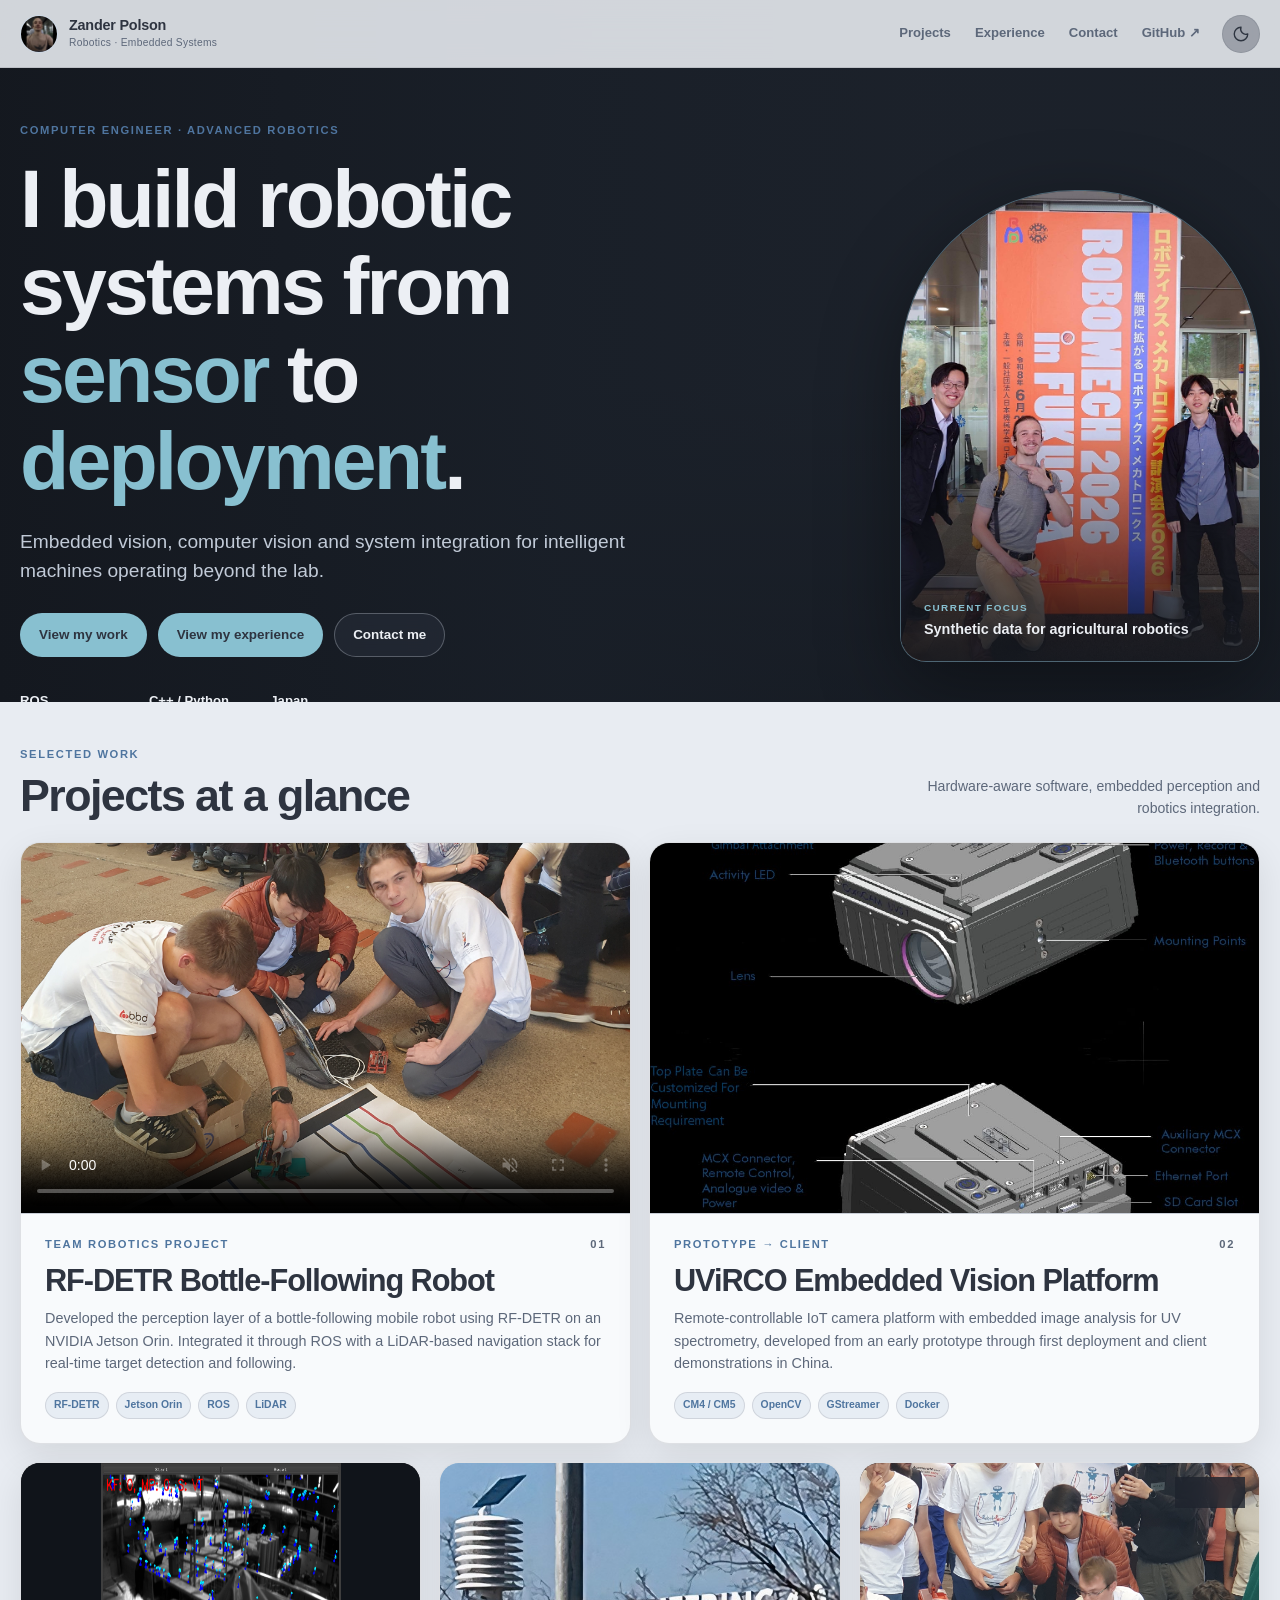
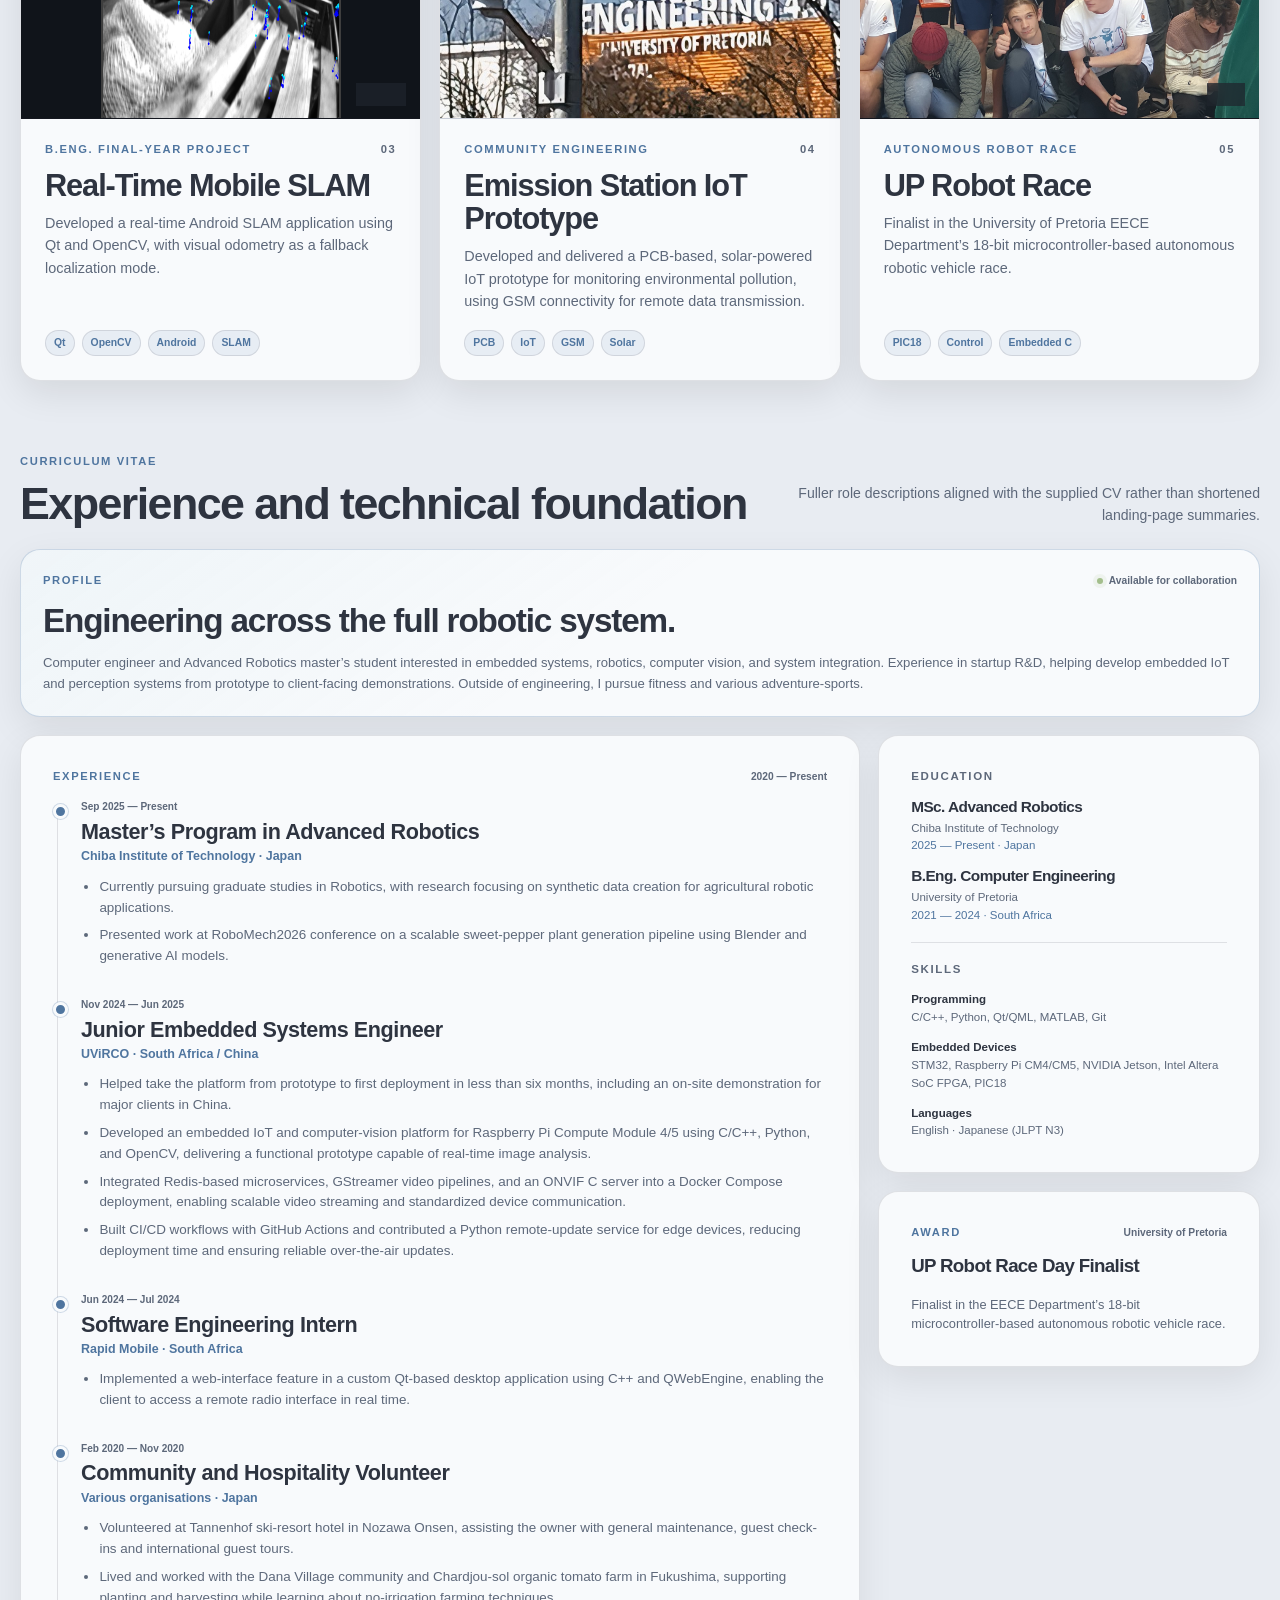
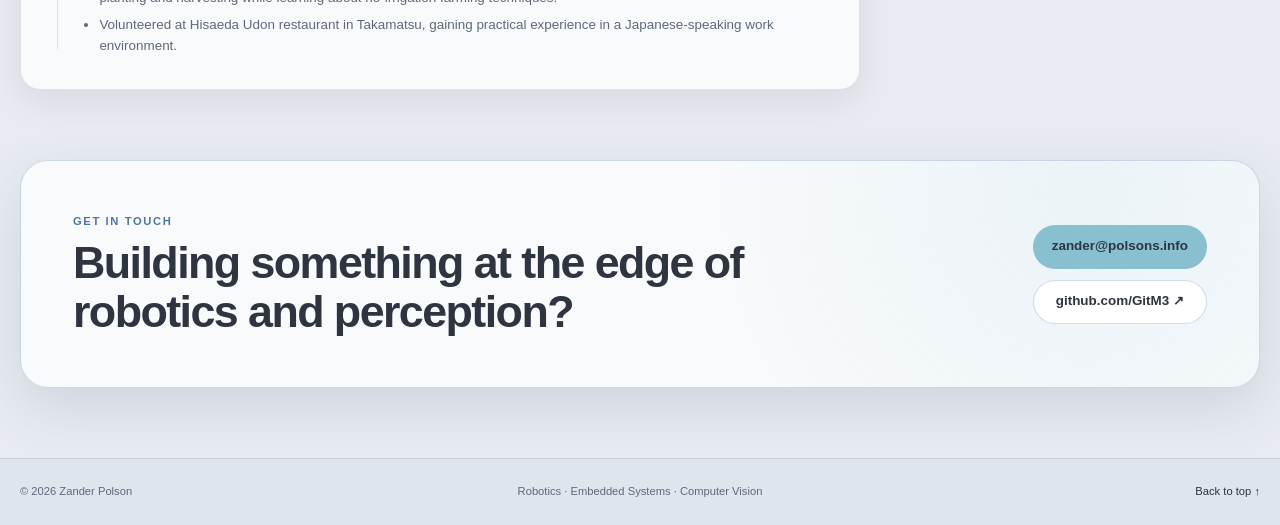
==== commit 253e036d: "adding carousal" ====
--- a/index.html
+++ b/index.html
@@ -7,6 +7,304 @@
   <meta name="theme-color" content="#242933">
   <title>Zander Polson | Robotics & Embedded Systems</title>
   <link rel="stylesheet" href="styles.css">
+  <style>
+    /* Layout overrides kept here so only index.html and script.js need updating. */
+    .portfolio-shell {
+      display: block;
+      padding-block: 44px 64px;
+    }
+
+    .project-column {
+      width: 100%;
+    }
+
+    .project-feature-row,
+    .project-secondary-row {
+      display: grid;
+      gap: 18px;
+    }
+
+    .project-feature-row {
+      grid-template-columns: repeat(2, minmax(0, 1fr));
+      margin-bottom: 18px;
+    }
+
+    .project-secondary-row {
+      grid-template-columns: repeat(3, minmax(0, 1fr));
+    }
+
+    .project-feature-row .project-card,
+    .project-secondary-row .project-card {
+      display: flex;
+      min-width: 0;
+      height: 100%;
+      margin-bottom: 0;
+      flex-direction: column;
+    }
+
+    .project-feature-row .project-media {
+      height: clamp(290px, 29vw, 390px);
+      min-height: 0;
+      border-right: 0;
+      border-bottom: 1px solid var(--line);
+    }
+
+    .project-secondary-row .project-media {
+      height: clamp(220px, 20vw, 285px);
+      min-height: 0;
+      border-right: 0;
+      border-bottom: 1px solid var(--line);
+    }
+
+    .project-feature-row .project-copy,
+    .project-secondary-row .project-copy {
+      display: flex;
+      flex: 1;
+      align-self: stretch;
+      flex-direction: column;
+      padding: 22px 24px 24px;
+    }
+
+    .project-feature-row .tag-row,
+    .project-secondary-row .tag-row {
+      margin-top: auto;
+    }
+
+    .project-feature-row .project-copy > p,
+    .project-secondary-row .project-copy > p {
+      margin-bottom: 18px;
+    }
+
+    .project-media > img,
+    .project-media > video {
+      width: 100%;
+      height: 100%;
+      object-fit: cover;
+    }
+
+    .uv-images img {
+      object-position: center;
+    }
+
+    .auto-carousel {
+      position: relative;
+      isolation: isolate;
+      background: #10141a;
+    }
+
+    .auto-carousel .carousel-slide {
+      position: absolute;
+      inset: 0;
+      width: 100%;
+      height: 100%;
+      opacity: 0;
+      object-fit: cover;
+      transition: opacity 700ms ease;
+    }
+
+    .auto-carousel .carousel-slide.is-active {
+      z-index: 1;
+      opacity: 1;
+    }
+
+    .slam-carousel .carousel-slide {
+      object-fit: contain;
+      background: #10141a;
+    }
+
+    .carousel-dots {
+      position: absolute;
+      z-index: 3;
+      right: 14px;
+      bottom: 13px;
+      display: flex;
+      gap: 6px;
+      padding: 7px 9px;
+      border: 1px solid rgba(216, 222, 233, .18);
+      border-radius: 999px;
+      background: rgba(31, 36, 45, .72);
+      backdrop-filter: blur(9px);
+    }
+
+    .carousel-dots span {
+      width: 6px;
+      height: 6px;
+      border-radius: 50%;
+      background: rgba(236, 239, 244, .35);
+      transition: transform 250ms ease, background 250ms ease;
+    }
+
+    .carousel-dots span.is-active {
+      transform: scale(1.25);
+      background: var(--frost-1);
+    }
+
+    .race-badge {
+      position: absolute;
+      z-index: 4;
+      top: 14px;
+      right: 14px;
+      padding: 6px 10px;
+      border: 1px solid rgba(235, 203, 139, .45);
+      border-radius: 999px;
+      background: rgba(31, 36, 45, .8);
+      color: var(--yellow);
+      font-size: .66rem;
+      font-weight: 800;
+      text-transform: uppercase;
+      backdrop-filter: blur(9px);
+    }
+
+    .cv-section {
+      padding-block: 8px 70px;
+    }
+
+    .cv-section-heading {
+      display: flex;
+      justify-content: space-between;
+      gap: 30px;
+      align-items: end;
+      margin-bottom: 22px;
+    }
+
+    .cv-section-heading h2 {
+      margin: 5px 0 0;
+      font-size: clamp(2rem, 3.5vw, 3.25rem);
+    }
+
+    .cv-section-heading > p {
+      max-width: 470px;
+      margin: 0;
+      color: var(--muted);
+      font-size: .88rem;
+      text-align: right;
+    }
+
+    .cv-profile {
+      margin-bottom: 18px;
+    }
+
+    .cv-layout {
+      display: grid;
+      grid-template-columns: minmax(0, 1.65fr) minmax(290px, .75fr);
+      gap: 18px;
+      align-items: start;
+    }
+
+    .experience-card,
+    .cv-sidebar .cv-card {
+      padding: clamp(22px, 3vw, 32px);
+    }
+
+    .experience-card .timeline {
+      margin-top: 6px;
+    }
+
+    .experience-card .timeline article {
+      padding: 0 0 30px 28px;
+    }
+
+    .experience-card .timeline article:last-child {
+      padding-bottom: 0;
+    }
+
+    .experience-card .timeline h3 {
+      font-size: clamp(1.08rem, 1.8vw, 1.35rem);
+    }
+
+    .experience-card .timeline .company {
+      font-size: .78rem;
+    }
+
+    .experience-card .timeline ul {
+      display: grid;
+      gap: 7px;
+      margin: 10px 0 0;
+      padding-left: 1.15rem;
+      color: var(--muted);
+      font-size: .84rem;
+    }
+
+    .cv-sidebar {
+      display: grid;
+      gap: 18px;
+    }
+
+    .cv-sidebar .cv-details {
+      grid-template-columns: 1fr;
+    }
+
+    .cv-sidebar .cv-details > div + div {
+      padding: 18px 0 0;
+      border-top: 1px solid var(--line);
+      border-left: 0;
+    }
+
+    .cv-sidebar .cv-details h3 {
+      font-size: .96rem;
+    }
+
+    .skills-list {
+      display: grid;
+      gap: 12px;
+    }
+
+    .skills-list p {
+      margin: 0;
+    }
+
+    .award-copy {
+      margin-bottom: 0;
+      color: var(--muted);
+      font-size: .8rem;
+    }
+
+    @media (max-width: 1000px) {
+      .project-secondary-row {
+        grid-template-columns: repeat(2, minmax(0, 1fr));
+      }
+
+      .project-secondary-row .project-card:first-child {
+        grid-column: 1 / -1;
+      }
+
+      .project-secondary-row .project-card:first-child .project-media {
+        height: 330px;
+      }
+
+      .cv-layout {
+        grid-template-columns: 1fr;
+      }
+    }
+
+    @media (max-width: 760px) {
+      .project-feature-row,
+      .project-secondary-row {
+        grid-template-columns: 1fr;
+      }
+
+      .project-secondary-row .project-card:first-child {
+        grid-column: auto;
+      }
+
+      .project-feature-row .project-media,
+      .project-secondary-row .project-media,
+      .project-secondary-row .project-card:first-child .project-media {
+        height: 250px;
+      }
+
+      .cv-section-heading {
+        align-items: start;
+        flex-direction: column;
+        gap: 8px;
+      }
+
+      .cv-section-heading > p {
+        text-align: left;
+      }
+    }
+
+  </style>
   <script defer src="script.js"></script>
 </head>
 <body>
@@ -29,7 +327,7 @@
 
       <div class="nav-links" id="nav-links">
         <a href="#work">Projects</a>
-        <a href="#cv">CV</a>
+        <a href="#cv">Experience</a>
         <a href="#contact">Contact</a>
         <a href="https://github.com/GitM3" target="_blank" rel="noreferrer">GitHub ↗</a>
       </div>
@@ -50,12 +348,13 @@
           <p class="hero-lede">Embedded vision, computer vision and system integration for intelligent machines operating beyond the lab.</p>
           <div class="hero-actions">
             <a class="button button-primary" href="#work">View my work</a>
+            <a class="button button-primary" href="#cv">View my experience</a>
             <a class="button button-glass" href="mailto:zander@polsons.info">Contact me</a>
           </div>
           <ul class="hero-facts" aria-label="Technical focus">
-            <li><strong>ROS 2</strong><span>Robotics integration</span></li>
+            <li><strong>ROS</strong><span>Robotics integration</span></li>
             <li><strong>C++ / Python</strong><span>Core development</span></li>
-            <li><strong>Japan</strong><span>Busy with Graduate research on agricultural robotics</span></li>
+            <li><strong>Japan</strong><span>Graduate research in agricultural robotics</span></li>
           </ul>
         </div>
 
@@ -69,147 +368,192 @@
       </div>
     </section>
 
-    <section class="portfolio-shell shell" id="work" aria-label="Projects and CV">
+    <section class="portfolio-shell shell" id="work" aria-labelledby="projects-title">
       <div class="project-column">
         <header class="column-heading" data-reveal>
           <div>
             <p class="section-kicker">Selected work</p>
-            <h2>Projects at a glance</h2>
+            <h2 id="projects-title">Projects at a glance</h2>
           </div>
           <p>Hardware-aware software, embedded perception and robotics integration.</p>
         </header>
 
-
-        <article class="project-card project-video" data-reveal>
-          <div class="project-media">
-            <video autoplay muted loop playsinline controls preload="metadata" poster="figures/race_2.jpg" aria-label="RF-DETR bottle-following robot demonstration">
-              <source src="figures/butler-bot.mp4" type="video/mp4">
-              Your browser does not support embedded video.
-            </video>
-          </div>
-          <div class="project-copy">
-            <div class="project-topline"><span>Team Robotics Project</span><span>05</span></div>
-            <h3>RF-DETR Bottle-Following Robot</h3>
-            <p>RF-DETR perception on NVIDIA Jetson, integrated through ROS with a LiDAR navigation stack for real-time target detection and following.</p>
-            <div class="tag-row"><span>RF-DETR</span><span>Jetson</span><span>ROS</span><span>LiDAR</span></div>
-          </div>
-        </article>
-
-      </div>
-        <article class="project-card project-horizontal" data-reveal>
-          <div class="project-media">
-            <img src="figures/UViRCO.jpg" alt="UViRCO embedded IoT camera platform" loading="lazy">
-          </div>
-          <div class="project-copy">
-            <div class="project-topline"><span>Prototype → Client</span><span>02</span></div>
-            <h3>UViRCO Embedded Vision Platform</h3>
-            <p>Remote-controllable IoT camera platform with embedded image analysis for SUV spectrometry, developed from early prototype through client-facing deployment.</p>
-            <div class="tag-row"><span>CM4 / CM5</span><span>OpenCV</span><span>GStreamer</span><span>Docker</span></div>
-          </div>
-        </article>
-
-        <div class="project-pair">
-          <article class="project-card project-compact" data-reveal>
-            <div class="project-media banner-media">
-              <img src="figures/GDRTIoT_crop.jpeg" alt="Gauteng Department of Roads and Transport emission-station IoT prototype" loading="lazy">
+        <div class="project-feature-row">
+          <article class="project-card project-video" data-reveal>
+            <div class="project-media">
+              <video autoplay muted loop playsinline controls preload="metadata" poster="figures/race_2.jpg" aria-label="RF-DETR bottle-following robot demonstration">
+                <source src="figures/butler-bot.mp4" type="video/mp4">
+                Your browser does not support embedded video.
+              </video>
             </div>
             <div class="project-copy">
-              <div class="project-topline"><span>Community Engineering</span><span>03</span></div>
-              <h3>Emission Station IoT Prototype</h3>
-              <p>Solar-powered PCB prototype using GSM connectivity for remote environmental-pollution monitoring.</p>
-              <div class="tag-row"><span>PCB</span><span>IoT</span><span>GSM</span></div>
+              <div class="project-topline"><span>Team Robotics Project</span><span>01</span></div>
+              <h3>RF-DETR Bottle-Following Robot</h3>
+              <p>Developed the perception layer of a bottle-following mobile robot using RF-DETR on an NVIDIA Jetson Orin. Integrated it through ROS with a LiDAR-based navigation stack for real-time target detection and following.</p>
+              <div class="tag-row"><span>RF-DETR</span><span>Jetson Orin</span><span>ROS</span><span>LiDAR</span></div>
             </div>
           </article>
 
-          <article class="project-card project-compact" data-reveal>
-            <div class="project-media banner-media race-banner">
-              <img src="figures/race_1.jpg" alt="University of Pretoria Robot Race team and course" loading="lazy">
-              <span class="media-badge">Finalist</span>
+          <article class="project-card project-horizontal" data-reveal>
+            <div class="project-media uv-images">
+              <img src="figures/UViRCO.jpg" alt="UViRCO embedded IoT camera platform" loading="lazy">
             </div>
             <div class="project-copy">
-              <div class="project-topline"><span>Autonomous Robot Race</span><span>04</span></div>
-              <h3>UP Robot Race</h3>
-              <p>18-bit microcontroller-based autonomous vehicle developed for the University of Pretoria EECE race.</p>
-              <div class="tag-row"><span>PIC18</span><span>Control</span><span>Embedded C</span></div>
+              <div class="project-topline"><span>Prototype → Client</span><span>02</span></div>
+              <h3>UViRCO Embedded Vision Platform</h3>
+              <p>Remote-controllable IoT camera platform with embedded image analysis for UV spectrometry, developed from an early prototype through first deployment and client demonstrations in China.</p>
+              <div class="tag-row"><span>CM4 / CM5</span><span>OpenCV</span><span>GStreamer</span><span>Docker</span></div>
             </div>
           </article>
         </div>
 
-
-        <article class="project-card project-feature" data-reveal>
-          <div class="project-media slam-stack" aria-label="SLAM feature matching, pose and result figures">
-            <img src="figures/SLAM_featurematching.png" alt="SLAM feature-matching output" loading="lazy">
-            <img src="figures/SLAM_pose.png" alt="SLAM camera-pose output" loading="lazy">
-            <img src="figures/SLAM_Results.png" alt="SLAM reconstruction results" loading="lazy">
+        <div class="project-secondary-row">
+          <article class="project-card project-compact" data-reveal>
+            <div class="project-media auto-carousel slam-carousel" data-carousel data-interval="360" aria-label="Automatic slideshow of SLAM feature matching, pose and result figures">
+              <img class="carousel-slide is-active" src="figures/SLAM_featurematching.png" alt="SLAM feature-matching output">
+              <img class="carousel-slide" src="figures/SLAM_pose.png" alt="SLAM camera-pose output" loading="lazy">
+              <img class="carousel-slide" src="figures/SLAM_Results.png" alt="SLAM reconstruction results" loading="lazy">
+              <div class="carousel-dots" aria-hidden="true"><span class="is-active"></span><span></span><span></span></div>
+            </div>
+            <div class="project-copy">
+              <div class="project-topline"><span>B.Eng. Final-Year Project</span><span>03</span></div>
+              <h3>Real-Time Mobile SLAM</h3>
+              <p>Developed a real-time Android SLAM application using Qt and OpenCV, with visual odometry as a fallback localization mode.</p>
+              <div class="tag-row"><span>Qt</span><span>OpenCV</span><span>Android</span><span>SLAM</span></div>
+            </div>
+          </article>
+
+          <article class="project-card project-compact" data-reveal>
+            <div class="project-media">
+              <img src="figures/GDRTIoT_crop.jpeg" alt="Gauteng Department of Roads and Transport emission-station IoT prototype" loading="lazy">
+            </div>
+            <div class="project-copy">
+              <div class="project-topline"><span>Community Engineering</span><span>04</span></div>
+              <h3>Emission Station IoT Prototype</h3>
+              <p>Developed and delivered a PCB-based, solar-powered IoT prototype for monitoring environmental pollution, using GSM connectivity for remote data transmission.</p>
+              <div class="tag-row"><span>PCB</span><span>IoT</span><span>GSM</span><span>Solar</span></div>
+            </div>
+          </article>
+
+          <article class="project-card project-compact" data-reveal>
+            <div class="project-media auto-carousel" data-carousel data-interval="4100" aria-label="Automatic slideshow of the University of Pretoria Robot Race">
+              <img class="carousel-slide is-active" src="figures/race_1.jpg" alt="University of Pretoria Robot Race team and course">
+              <img class="carousel-slide" src="figures/race_2.jpg" alt="Robot Race vehicle testing on the competition course" loading="lazy">
+              <span class="race-badge">Finalist</span>
+              <div class="carousel-dots" aria-hidden="true"><span class="is-active"></span><span></span></div>
+            </div>
+            <div class="project-copy">
+              <div class="project-topline"><span>Autonomous Robot Race</span><span>05</span></div>
+              <h3>UP Robot Race</h3>
+              <p>Finalist in the University of Pretoria EECE Department’s 18-bit microcontroller-based autonomous robotic vehicle race.</p>
+              <div class="tag-row"><span>PIC18</span><span>Control</span><span>Embedded C</span></div>
+            </div>
+          </article>
+        </div>
+      </div>
+    </section>
+
+    <section class="cv-section shell" id="cv" aria-labelledby="cv-title">
+      <header class="cv-section-heading" data-reveal>
+        <div>
+          <p class="section-kicker">Curriculum vitae</p>
+          <h2 id="cv-title">Experience and technical foundation</h2>
+        </div>
+        <p>Fuller role descriptions aligned with the supplied CV rather than shortened landing-page summaries.</p>
+      </header>
+
+      <section class="cv-card profile-card cv-profile" data-reveal>
+        <div class="cv-card-heading">
+          <p class="section-kicker">Profile</p>
+          <span class="status-dot">Available for collaboration</span>
+        </div>
+        <h2>Engineering across the full robotic system.</h2>
+        <p>Computer engineer and Advanced Robotics master’s student interested in embedded systems, robotics, computer vision, and system integration. Experience in startup R&amp;D, helping develop embedded IoT and perception systems from prototype to client-facing demonstrations. Outside of engineering, I pursue fitness and various adventure-sports.</p>
+      </section>
+
+      <div class="cv-layout">
+        <section class="cv-card experience-card" data-reveal>
+          <div class="cv-card-heading">
+            <p class="section-kicker">Experience</p>
+            <span>2020 — Present</span>
           </div>
-          <div class="project-copy">
-            <div class="project-topline"><span>B.Eng. Final-Year Project</span><span>01</span></div>
-            <h3>Real-Time Mobile SLAM</h3>
-            <p>Real-time Android SLAM application built with Qt and OpenCV, with visual odometry as a fallback localisation mode.</p>
-            <div class="tag-row"><span>Qt</span><span>OpenCV</span><span>Android</span><span>SLAM</span></div>
+
+          <div class="timeline">
+            <article>
+              <span class="timeline-date">Sep 2025 — Present</span>
+              <h3>Master’s Program in Advanced Robotics</h3>
+              <p class="company">Chiba Institute of Technology · Japan</p>
+              <ul>
+                <li>Currently pursuing graduate studies in Robotics, with research focusing on synthetic data creation for agricultural robotic applications.</li>
+                <li>Presented work at RoboMech2026 conference on a scalable sweet-pepper plant generation pipeline using Blender and generative AI models.</li>
+              </ul>
+            </article>
+
+            <article>
+              <span class="timeline-date">Nov 2024 — Jun 2025</span>
+              <h3>Junior Embedded Systems Engineer</h3>
+              <p class="company">UViRCO · South Africa / China</p>
+              <ul>
+                <li>Helped take the platform from prototype to first deployment in less than six months, including an on-site demonstration for major clients in China.</li>
+                <li>Developed an embedded IoT and computer-vision platform for Raspberry Pi Compute Module 4/5 using C/C++, Python, and OpenCV, delivering a functional prototype capable of real-time image analysis.</li>
+                <li>Integrated Redis-based microservices, GStreamer video pipelines, and an ONVIF C server into a Docker Compose deployment, enabling scalable video streaming and standardized device communication.</li>
+                <li>Built CI/CD workflows with GitHub Actions and contributed a Python remote-update service for edge devices, reducing deployment time and ensuring reliable over-the-air updates.</li>
+              </ul>
+            </article>
+
+            <article>
+              <span class="timeline-date">Jun 2024 — Jul 2024</span>
+              <h3>Software Engineering Intern</h3>
+              <p class="company">Rapid Mobile · South Africa</p>
+              <ul>
+                <li>Implemented a web-interface feature in a custom Qt-based desktop application using C++ and QWebEngine, enabling the client to access a remote radio interface in real time.</li>
+              </ul>
+            </article>
+
+            <article>
+              <span class="timeline-date">Feb 2020 — Nov 2020</span>
+              <h3>Community and Hospitality Volunteer</h3>
+              <p class="company">Various organisations · Japan</p>
+              <ul>
+                <li>Volunteered at Tannenhof ski-resort hotel in Nozawa Onsen, assisting the owner with general maintenance, guest check-ins and international guest tours.</li>
+                <li>Lived and worked with the Dana Village community and Chardjou-sol organic tomato farm in Fukushima, supporting planting and harvesting while learning about no-irrigation farming techniques.</li>
+                <li>Volunteered at Hisaeda Udon restaurant in Takamatsu, gaining practical experience in a Japanese-speaking work environment.</li>
+              </ul>
+            </article>
           </div>
-        </article>
-      <aside class="cv-column" id="cv">
-        <div class="cv-sticky">
-          <section class="cv-card profile-card" data-reveal>
-            <div class="cv-card-heading">
-              <p class="section-kicker">Profile</p>
-              <span class="status-dot">Available for collaboration</span>
-            </div>
-            <h2>Engineering across the full robotic system.</h2>
-            <p>Computer engineer and Advanced Robotics master’s student interested in embedded systems, robotics, computer vision, and system integration. Experience in startup R&amp;D, helping develop embedded IoT and perception systems from prototype to client-facing demonstrations. Outside of engineering, I pursue fitness and various adventure-sports.</p>
-          </section>
-
-          <section class="cv-card" data-reveal>
-            <div class="cv-card-heading">
-              <p class="section-kicker">Experience</p>
-              <span>2020 — Present</span>
-            </div>
-            <div class="timeline">
-              <article>
-                <span class="timeline-date">Sep 2025 — Present</span>
-                <h3>Master’s Program in Advanced Robotics</h3>
-                <p class="company">Chiba Institute of Technology · Japan</p>
-                <p>Researching synthetic-data creation for agricultural robotics; presented a scalable sweet-pepper plant-generation pipeline at RoboMech 2026.</p>
-              </article>
-              <article>
-                <span class="timeline-date">Nov 2024 — Jun 2025</span>
-                <h3>Junior Embedded Systems Engineer</h3>
-                <p class="company">UViRCO · South Africa / China</p>
-                <p>Developed embedded IoT, vision, streaming and remote-deployment systems for Raspberry Pi CM4/CM5.</p>
-              </article>
-              <article>
-                <span class="timeline-date">Jun — Jul 2024</span>
-                <h3>Software Engineering Intern</h3>
-                <p class="company">Rapid Mobile · South Africa</p>
-                <p>Implemented a real-time remote radio web interface inside a Qt/C++ desktop application.</p>
-              </article>
-              <article>
-                <span class="timeline-date">Feb — Nov 2020</span>
-                <h3>Community &amp; Hospitality Volunteer</h3>
-                <p class="company">Various organisations · Japan</p>
-                <p>Supported hospitality, agriculture and restaurant operations in Japanese-speaking environments.</p>
-              </article>
-            </div>
-          </section>
-
+        </section>
+
+        <aside class="cv-sidebar" aria-label="Education, skills and awards">
           <section class="cv-card cv-details" data-reveal>
             <div>
               <p class="section-kicker">Education</p>
               <h3>MSc. Advanced Robotics</h3>
               <p>Chiba Institute of Technology<br><span>2025 — Present · Japan</span></p>
+
               <h3>B.Eng. Computer Engineering</h3>
               <p>University of Pretoria<br><span>2021 — 2024 · South Africa</span></p>
             </div>
+
             <div>
-              <p class="section-kicker">Toolbox</p>
-              <p><strong>Programming</strong><br>C/C++, Python, Qt/QML, MATLAB, Git</p>
-              <p><strong>Platforms</strong><br>STM32, Pi CM4/CM5, NVIDIA Jetson, Altera SoC FPGA, PIC18</p>
-              <p><strong>Languages</strong><br>English · Japanese (JLPT N3)</p>
+              <p class="section-kicker">Skills</p>
+              <div class="skills-list">
+                <p><strong>Programming</strong><br>C/C++, Python, Qt/QML, MATLAB, Git</p>
+                <p><strong>Embedded Devices</strong><br>STM32, Raspberry Pi CM4/CM5, NVIDIA Jetson, Intel Altera SoC FPGA, PIC18</p>
+                <p><strong>Languages</strong><br>English · Japanese (JLPT N3)</p>
+              </div>
             </div>
           </section>
-        </div>
-      </aside>
+
+          <section class="cv-card" data-reveal>
+            <div class="cv-card-heading">
+              <p class="section-kicker">Award</p>
+              <span>University of Pretoria</span>
+            </div>
+            <h3>UP Robot Race Day Finalist</h3>
+            <p class="award-copy">Finalist in the EECE Department’s 18-bit microcontroller-based autonomous robotic vehicle race.</p>
+          </section>
+        </aside>
+      </div>
     </section>
 
     <section class="contact shell" id="contact" data-reveal>
--- a/styles.css
+++ b/styles.css
@@ -46,8 +46,15 @@
   --shadow: 0 20px 55px rgba(59, 66, 82, 0.14);
 }
 
-* { box-sizing: border-box; }
-html { scroll-behavior: smooth; scroll-padding-top: calc(var(--header-height) + 20px); }
+* {
+  box-sizing: border-box;
+}
+
+html {
+  scroll-behavior: smooth;
+  scroll-padding-top: calc(var(--header-height) + 20px);
+}
+
 body {
   margin: 0;
   min-width: 320px;
@@ -59,188 +66,1004 @@
   -webkit-font-smoothing: antialiased;
   transition: background 180ms ease, color 180ms ease;
 }
-::selection { background: var(--frost-1); color: var(--polar-0); }
-img, video { display: block; max-width: 100%; }
-a { color: inherit; text-decoration: none; }
-button { font: inherit; }
-h1, h2, h3, p { margin-top: 0; }
-h1, h2, h3 { line-height: 1.08; letter-spacing: -0.035em; }
-.shell { width: min(calc(100% - 40px), var(--shell)); margin-inline: auto; }
-.sr-only { position: absolute; width: 1px; height: 1px; padding: 0; margin: -1px; overflow: hidden; clip: rect(0,0,0,0); white-space: nowrap; border: 0; }
-.skip-link { position: fixed; z-index: 999; top: 10px; left: 10px; transform: translateY(-160%); padding: 10px 15px; border-radius: 10px; background: var(--snow-2); color: var(--polar-0); font-weight: 750; }
-.skip-link:focus { transform: translateY(0); }
-
-.site-header { position: fixed; z-index: 100; inset: 0 0 auto; height: var(--header-height); border-bottom: 1px solid var(--line); background: var(--header-bg); backdrop-filter: blur(18px) saturate(140%); }
-.nav { height: 100%; display: grid; grid-template-columns: 1fr auto auto; align-items: center; gap: 22px; }
-.brand { display: inline-flex; align-items: center; gap: 11px; width: max-content; }
-.brand-avatar { width: 38px; height: 38px; object-fit: cover; object-position: center 25%; border: 1px solid var(--line-strong); border-radius: 50%; background: var(--surface); }
-.brand span { display: grid; line-height: 1.05; }
-.brand strong { font-size: 0.9rem; letter-spacing: -0.015em; }
-.brand small { margin-top: 5px; color: var(--muted); font-size: 0.64rem; letter-spacing: 0.03em; }
-.nav-links { display: flex; align-items: center; gap: 24px; }
-.nav-links a { color: var(--muted); font-size: 0.82rem; font-weight: 680; transition: color 150ms ease; }
-.nav-links a:hover, .nav-links a:focus-visible { color: var(--text); }
-.theme-toggle, .nav-toggle { display: grid; width: 38px; aspect-ratio: 1; place-items: center; border: 1px solid var(--line); border-radius: 50%; background: rgba(59,66,82,.35); color: var(--text); cursor: pointer; }
-.theme-toggle svg { width: 18px; fill: none; stroke: currentColor; stroke-width: 1.8; stroke-linecap: round; stroke-linejoin: round; }
-.nav-toggle { display: none; }
-
-.hero { position: relative; min-height: 680px; height: min(78svh, 820px); display: grid; align-items: center; overflow: hidden; padding-top: var(--header-height); isolation: isolate; background: #1f242d url("figures/NARI.jpg") center 42% / cover no-repeat; }
-.hero-overlay { position: absolute; z-index: 0; inset: 0; background: linear-gradient(90deg, rgba(20,24,31,.97) 0%, rgba(25,31,40,.9) 44%, rgba(25,31,40,.56) 72%, rgba(25,31,40,.64) 100%), linear-gradient(0deg, rgba(20,24,31,.92) 0%, transparent 45%); }
-.hero-grid { position: relative; z-index: 1; display: grid; grid-template-columns: minmax(0, 1.18fr) minmax(300px, .62fr); align-items: center; gap: clamp(38px, 7vw, 90px); padding-block: 54px 46px; }
-.hero-copy { max-width: 770px; color: var(--snow-2); }
-.eyebrow, .section-kicker, .project-topline { color: var(--accent); font-size: 0.7rem; font-weight: 800; letter-spacing: .145em; text-transform: uppercase; }
-.eyebrow { margin-bottom: 17px; }
-.hero h1 { max-width: 780px; margin-bottom: 22px; font-size: clamp(3.1rem, 6.3vw, 6rem); font-weight: 760; }
-.hero h1 span { color: var(--frost-1); }
-.hero-lede { max-width: 650px; margin-bottom: 27px; color: #c1cad7; font-size: clamp(1rem, 1.5vw, 1.2rem); }
-.hero-actions, .contact-actions { display: flex; flex-wrap: wrap; gap: 11px; }
-.button { display: inline-flex; min-height: 44px; align-items: center; justify-content: center; padding: 10px 18px; border: 1px solid transparent; border-radius: 999px; font-size: .84rem; font-weight: 760; transition: transform 160ms ease, border-color 160ms ease, background 160ms ease; }
-.button:hover { transform: translateY(-2px); }
-.button-primary { background: var(--frost-1); color: var(--polar-0); }
-.button-glass { border-color: rgba(216,222,233,.3); background: rgba(46,52,64,.45); color: var(--snow-2); backdrop-filter: blur(10px); }
-.button-secondary { border-color: var(--line-strong); background: var(--surface-raised); color: var(--text); }
-.hero-facts { display: flex; flex-wrap: wrap; gap: 12px 30px; margin: 34px 0 0; padding: 0; list-style: none; }
-.hero-facts li { display: grid; gap: 2px; }
-.hero-facts strong { color: var(--snow-2); font-size: .82rem; }
-.hero-facts span { color: #aeb8c8; font-size: .7rem; }
-.hero-portrait { position: relative; width: min(100%, 360px); margin: 0 0 0 auto; overflow: hidden; border: 1px solid rgba(136,192,208,.35); border-radius: 175px 175px 26px 26px; background: var(--polar-0); box-shadow: 0 24px 80px rgba(0,0,0,.4); }
-.hero-portrait::after { content: ""; position: absolute; inset: 0; pointer-events: none; background: linear-gradient(to top, rgba(20,24,31,.9), transparent 52%); }
-.hero-portrait img { width: 100%; height: 470px; object-fit: cover; object-position: center 35%; }
-.hero-portrait figcaption { position: absolute; z-index: 2; inset: auto 23px 22px; display: grid; gap: 5px; color: var(--snow-2); }
-.hero-portrait figcaption span { color: var(--frost-1); font-size: .62rem; font-weight: 820; letter-spacing: .14em; text-transform: uppercase; }
-.hero-portrait figcaption strong { font-size: .9rem; line-height: 1.35; }
-
-.portfolio-shell { display: grid; grid-template-columns: minmax(0, 1.62fr) minmax(330px, .78fr); gap: 24px; align-items: start; padding-block: 44px 70px; }
-.project-column { min-width: 0; }
-.column-heading { display: flex; justify-content: space-between; gap: 30px; align-items: end; margin-bottom: 22px; }
-.column-heading h2, .contact h2 { margin: 5px 0 0; font-size: clamp(2rem, 3.5vw, 3.25rem); }
-.column-heading > p { max-width: 350px; margin: 0; color: var(--muted); font-size: .88rem; text-align: right; }
-.section-kicker { margin-bottom: 8px; }
-
-.project-card { min-width: 0; margin-bottom: 18px; overflow: hidden; border: 1px solid var(--line); border-radius: var(--radius-md); background: var(--surface); box-shadow: 0 12px 36px rgba(0,0,0,.09); transition: transform 180ms ease, border-color 180ms ease; }
-.project-card:hover { transform: translateY(-3px); border-color: var(--line-strong); }
-.project-media { min-height: 240px; overflow: hidden; background: var(--bg-deep); }
-.project-media img, .project-media video { width: 100%; height: 100%; object-fit: cover; }
-.project-copy { padding: 22px 24px 24px; }
-.project-topline { display: flex; justify-content: space-between; gap: 18px; margin-bottom: 11px; }
-.project-topline span:last-child { color: var(--muted); }
-.project-copy h3 { margin-bottom: 10px; font-size: clamp(1.35rem, 2.4vw, 2rem); }
-.project-copy > p { margin-bottom: 17px; color: var(--muted); font-size: .9rem; }
-.tag-row { display: flex; flex-wrap: wrap; gap: 7px; }
-.tag-row span { padding: 4px 8px; border: 1px solid var(--line); border-radius: 999px; background: var(--accent-soft); color: var(--accent); font-size: .65rem; font-weight: 720; }
-
-.project-feature { display: grid; grid-template-columns: .92fr 1.08fr; }
-.slam-stack { display: grid; grid-template-rows: repeat(3, minmax(0, 1fr)); min-height: 520px; border-right: 1px solid var(--line); }
-.slam-stack img { min-height: 0; border-bottom: 1px solid var(--line); object-fit: contain; background: #10141a; }
-.slam-stack img:last-child { border-bottom: 0; }
-.project-feature .project-copy { align-self: center; padding: clamp(26px, 4vw, 44px); }
-.project-horizontal { display: grid; grid-template-columns: 1.08fr .92fr; }
-.project-horizontal .project-media { min-height: 330px; border-right: 1px solid var(--line); }
-.project-horizontal .project-copy { align-self: center; padding: clamp(24px, 3.5vw, 38px); }
-.project-pair { display: grid; grid-template-columns: repeat(2, minmax(0, 1fr)); gap: 18px; }
-.project-compact { margin-bottom: 18px; }
-.banner-media { position: relative; height: 215px; min-height: 0; }
-.race-banner img { object-position: center 43%; }
-.media-badge { position: absolute; top: 14px; right: 14px; padding: 6px 10px; border: 1px solid rgba(235,203,139,.45); border-radius: 999px; background: rgba(31,36,45,.8); color: var(--yellow); font-size: .66rem; font-weight: 800; text-transform: uppercase; backdrop-filter: blur(9px); }
-.project-compact .project-copy { min-height: 250px; }
-.project-video { display: grid; grid-template-columns: 1.25fr .75fr; }
-.project-video .project-media { min-height: 380px; border-right: 1px solid var(--line); }
-.project-video video { background: #0f1319; }
-.project-video .project-copy { align-self: center; padding: clamp(26px, 4vw, 42px); }
-
-.cv-column { min-width: 0; }
-.cv-sticky { position: sticky; top: calc(var(--header-height) + 18px); display: grid; gap: 14px; }
-.cv-card { padding: 22px; border: 1px solid var(--line); border-radius: var(--radius-md); background: var(--surface); box-shadow: 0 12px 36px rgba(0,0,0,.08); }
-.cv-card-heading { display: flex; justify-content: space-between; gap: 12px; align-items: center; margin-bottom: 14px; }
-.cv-card-heading .section-kicker { margin: 0; }
-.cv-card-heading > span { color: var(--muted); font-size: .64rem; font-weight: 680; }
-.status-dot { display: inline-flex; align-items: center; gap: 6px; }
-.status-dot::before { content: ""; width: 6px; height: 6px; border-radius: 50%; background: var(--green); box-shadow: 0 0 0 4px rgba(163,190,140,.12); }
-.profile-card { background: linear-gradient(145deg, rgba(136,192,208,.08), transparent 48%), var(--surface); border-color: var(--line-strong); }
-.profile-card h2 { margin-bottom: 14px; font-size: clamp(1.55rem, 2.6vw, 2.25rem); }
-.profile-card > p { margin-bottom: 0; color: var(--muted); font-size: .82rem; }
-.timeline { position: relative; display: grid; gap: 0; }
-.timeline::before { content: ""; position: absolute; top: 7px; bottom: 8px; left: 4px; width: 1px; background: var(--line); }
-.timeline article { position: relative; padding: 0 0 21px 22px; }
-.timeline article:last-child { padding-bottom: 0; }
-.timeline article::before { content: ""; position: absolute; top: 5px; left: 0; width: 9px; height: 9px; border: 3px solid var(--surface); border-radius: 50%; background: var(--accent); box-shadow: 0 0 0 1px var(--line-strong); }
-.timeline-date { display: block; margin-bottom: 5px; color: var(--muted); font-size: .63rem; font-weight: 720; }
-.timeline h3 { margin-bottom: 4px; font-size: .96rem; letter-spacing: -.02em; }
-.timeline .company { margin-bottom: 7px; color: var(--accent); font-size: .7rem; font-weight: 690; }
-.timeline article > p:last-child { margin-bottom: 0; color: var(--muted); font-size: .74rem; }
-.cv-details { display: grid; grid-template-columns: 1fr 1fr; gap: 18px; }
-.cv-details > div + div { padding-left: 18px; border-left: 1px solid var(--line); }
-.cv-details h3 { margin: 13px 0 4px; font-size: .88rem; }
-.cv-details p { margin-bottom: 12px; color: var(--muted); font-size: .72rem; }
-.cv-details p:last-child { margin-bottom: 0; }
-.cv-details p span { color: var(--accent); }
-.cv-details strong { color: var(--text); }
-
-.contact { display: flex; justify-content: space-between; gap: 35px; align-items: center; margin-bottom: 70px; padding: clamp(28px, 5vw, 52px); border: 1px solid var(--line-strong); border-radius: var(--radius-lg); background: radial-gradient(circle at 86% 15%, rgba(136,192,208,.12), transparent 34%), var(--surface); box-shadow: var(--shadow); }
-.contact h2 { max-width: 730px; }
-.contact-actions { min-width: max-content; flex-direction: column; }
-.site-footer { padding-block: 24px; border-top: 1px solid var(--line); background: var(--bg-deep); color: var(--muted); font-size: .7rem; }
-.footer-grid { display: grid; grid-template-columns: 1fr auto 1fr; gap: 20px; align-items: center; }
-.footer-grid p { margin: 0; }
-.footer-grid a { justify-self: end; color: var(--text); }
+
+::selection {
+  background: var(--frost-1);
+  color: var(--polar-0);
+}
+
+img,
+video {
+  display: block;
+  max-width: 100%;
+}
+
+a {
+  color: inherit;
+  text-decoration: none;
+}
+
+button {
+  font: inherit;
+}
+
+h1,
+h2,
+h3,
+p {
+  margin-top: 0;
+}
+
+h1,
+h2,
+h3 {
+  line-height: 1.08;
+  letter-spacing: -0.035em;
+}
+
+.shell {
+  width: min(calc(100% - 40px), var(--shell));
+  margin-inline: auto;
+}
+
+.sr-only {
+  position: absolute;
+  width: 1px;
+  height: 1px;
+  padding: 0;
+  margin: -1px;
+  overflow: hidden;
+  clip: rect(0, 0, 0, 0);
+  white-space: nowrap;
+  border: 0;
+}
+
+.skip-link {
+  position: fixed;
+  z-index: 999;
+  top: 10px;
+  left: 10px;
+  transform: translateY(-160%);
+  padding: 10px 15px;
+  border-radius: 10px;
+  background: var(--snow-2);
+  color: var(--polar-0);
+  font-weight: 750;
+}
+
+.skip-link:focus {
+  transform: translateY(0);
+}
+
+.site-header {
+  position: fixed;
+  z-index: 100;
+  inset: 0 0 auto;
+  height: var(--header-height);
+  border-bottom: 1px solid var(--line);
+  background: var(--header-bg);
+  backdrop-filter: blur(18px) saturate(140%);
+}
+
+.nav {
+  height: 100%;
+  display: grid;
+  grid-template-columns: 1fr auto auto;
+  align-items: center;
+  gap: 22px;
+}
+
+.brand {
+  display: inline-flex;
+  align-items: center;
+  gap: 11px;
+  width: max-content;
+}
+
+.brand-avatar {
+  width: 38px;
+  height: 38px;
+  object-fit: cover;
+  object-position: center 25%;
+  border: 1px solid var(--line-strong);
+  border-radius: 50%;
+  background: var(--surface);
+}
+
+.brand span {
+  display: grid;
+  line-height: 1.05;
+}
+
+.brand strong {
+  font-size: 0.9rem;
+  letter-spacing: -0.015em;
+}
+
+.brand small {
+  margin-top: 5px;
+  color: var(--muted);
+  font-size: 0.64rem;
+  letter-spacing: 0.03em;
+}
+
+.nav-links {
+  display: flex;
+  align-items: center;
+  gap: 24px;
+}
+
+.nav-links a {
+  color: var(--muted);
+  font-size: 0.82rem;
+  font-weight: 680;
+  transition: color 150ms ease;
+}
+
+.nav-links a:hover,
+.nav-links a:focus-visible {
+  color: var(--text);
+}
+
+.theme-toggle,
+.nav-toggle {
+  display: grid;
+  width: 38px;
+  aspect-ratio: 1;
+  place-items: center;
+  border: 1px solid var(--line);
+  border-radius: 50%;
+  background: rgba(59, 66, 82, .35);
+  color: var(--text);
+  cursor: pointer;
+}
+
+.theme-toggle svg {
+  width: 18px;
+  fill: none;
+  stroke: currentColor;
+  stroke-width: 1.8;
+  stroke-linecap: round;
+  stroke-linejoin: round;
+}
+
+.nav-toggle {
+  display: none;
+}
+
+.hero {
+  position: relative;
+  min-height: 680px;
+  height: min(78svh, 820px);
+  display: grid;
+  align-items: center;
+  overflow: hidden;
+  padding-top: var(--header-height);
+  isolation: isolate;
+  background: #1f242d url("figures/NARI.jpg") center 42% / cover no-repeat;
+}
+
+.hero-overlay {
+  position: absolute;
+  z-index: 0;
+  inset: 0;
+  background: linear-gradient(90deg, rgba(20, 24, 31, .97) 0%, rgba(25, 31, 40, .9) 44%, rgba(25, 31, 40, .56) 72%, rgba(25, 31, 40, .64) 100%), linear-gradient(0deg, rgba(20, 24, 31, .92) 0%, transparent 45%);
+}
+
+.hero-grid {
+  position: relative;
+  z-index: 1;
+  display: grid;
+  grid-template-columns: minmax(0, 1.18fr) minmax(300px, .62fr);
+  align-items: center;
+  gap: clamp(38px, 7vw, 90px);
+  padding-block: 54px 46px;
+}
+
+.hero-copy {
+  max-width: 770px;
+  color: var(--snow-2);
+}
+
+.eyebrow,
+.section-kicker,
+.project-topline {
+  color: var(--accent);
+  font-size: 0.7rem;
+  font-weight: 800;
+  letter-spacing: .145em;
+  text-transform: uppercase;
+}
+
+.eyebrow {
+  margin-bottom: 17px;
+}
+
+.hero h1 {
+  max-width: 780px;
+  margin-bottom: 22px;
+  font-size: clamp(3.1rem, 6.3vw, 6rem);
+  font-weight: 760;
+}
+
+.hero h1 span {
+  color: var(--frost-1);
+}
+
+.hero-lede {
+  max-width: 650px;
+  margin-bottom: 27px;
+  color: #c1cad7;
+  font-size: clamp(1rem, 1.5vw, 1.2rem);
+}
+
+.hero-actions,
+.contact-actions {
+  display: flex;
+  flex-wrap: wrap;
+  gap: 11px;
+}
+
+.button {
+  display: inline-flex;
+  min-height: 44px;
+  align-items: center;
+  justify-content: center;
+  padding: 10px 18px;
+  border: 1px solid transparent;
+  border-radius: 999px;
+  font-size: .84rem;
+  font-weight: 760;
+  transition: transform 160ms ease, border-color 160ms ease, background 160ms ease;
+}
+
+.button:hover {
+  transform: translateY(-2px);
+}
+
+.button-primary {
+  background: var(--frost-1);
+  color: var(--polar-0);
+}
+
+.button-glass {
+  border-color: rgba(216, 222, 233, .3);
+  background: rgba(46, 52, 64, .45);
+  color: var(--snow-2);
+  backdrop-filter: blur(10px);
+}
+
+.button-secondary {
+  border-color: var(--line-strong);
+  background: var(--surface-raised);
+  color: var(--text);
+}
+
+.hero-facts {
+  display: flex;
+  flex-wrap: wrap;
+  gap: 12px 30px;
+  margin: 34px 0 0;
+  padding: 0;
+  list-style: none;
+}
+
+.hero-facts li {
+  display: grid;
+  gap: 2px;
+}
+
+.hero-facts strong {
+  color: var(--snow-2);
+  font-size: .82rem;
+}
+
+.hero-facts span {
+  color: #aeb8c8;
+  font-size: .7rem;
+}
+
+.hero-portrait {
+  position: relative;
+  width: min(100%, 360px);
+  margin: 0 0 0 auto;
+  overflow: hidden;
+  border: 1px solid rgba(136, 192, 208, .35);
+  border-radius: 175px 175px 26px 26px;
+  background: var(--polar-0);
+  box-shadow: 0 24px 80px rgba(0, 0, 0, .4);
+}
+
+.hero-portrait::after {
+  content: "";
+  position: absolute;
+  inset: 0;
+  pointer-events: none;
+  background: linear-gradient(to top, rgba(20, 24, 31, .9), transparent 52%);
+}
+
+.hero-portrait img {
+  width: 100%;
+  height: 470px;
+  object-fit: cover;
+  object-position: center 35%;
+}
+
+.hero-portrait figcaption {
+  position: absolute;
+  z-index: 2;
+  inset: auto 23px 22px;
+  display: grid;
+  gap: 5px;
+  color: var(--snow-2);
+}
+
+.hero-portrait figcaption span {
+  color: var(--frost-1);
+  font-size: .62rem;
+  font-weight: 820;
+  letter-spacing: .14em;
+  text-transform: uppercase;
+}
+
+.hero-portrait figcaption strong {
+  font-size: .9rem;
+  line-height: 1.35;
+}
+
+.portfolio-shell {
+  display: grid;
+  grid-template-columns: minmax(0, 1.62fr) minmax(330px, .78fr);
+  gap: 24px;
+  align-items: start;
+  padding-block: 44px 70px;
+}
+
+.project-column {
+  min-width: 0;
+}
+
+.column-heading {
+  display: flex;
+  justify-content: space-between;
+  gap: 30px;
+  align-items: end;
+  margin-bottom: 22px;
+}
+
+.column-heading h2,
+.contact h2 {
+  margin: 5px 0 0;
+  font-size: clamp(2rem, 3.5vw, 3.25rem);
+}
+
+.column-heading>p {
+  max-width: 350px;
+  margin: 0;
+  color: var(--muted);
+  font-size: .88rem;
+  text-align: right;
+}
+
+.section-kicker {
+  margin-bottom: 8px;
+}
+
+.project-card {
+  min-width: 0;
+  margin-bottom: 18px;
+  overflow: hidden;
+  border: 1px solid var(--line);
+  border-radius: var(--radius-md);
+  background: var(--surface);
+  box-shadow: 0 12px 36px rgba(0, 0, 0, .09);
+  transition: transform 180ms ease, border-color 180ms ease;
+}
+
+.project-card:hover {
+  transform: translateY(-3px);
+  border-color: var(--line-strong);
+}
+
+.project-media {
+  min-height: 240px;
+  overflow: hidden;
+  background: var(--bg-deep);
+}
+
+.project-media img,
+.project-media video {
+  width: 100%;
+  height: 100%;
+  object-fit: cover;
+}
+
+.project-copy {
+  padding: 22px 24px 24px;
+}
+
+.project-topline {
+  display: flex;
+  justify-content: space-between;
+  gap: 18px;
+  margin-bottom: 11px;
+}
+
+.project-topline span:last-child {
+  color: var(--muted);
+}
+
+.project-copy h3 {
+  margin-bottom: 10px;
+  font-size: clamp(1.35rem, 2.4vw, 2rem);
+}
+
+.project-copy>p {
+  margin-bottom: 17px;
+  color: var(--muted);
+  font-size: .9rem;
+}
+
+.tag-row {
+  display: flex;
+  flex-wrap: wrap;
+  gap: 7px;
+}
+
+.tag-row span {
+  padding: 4px 8px;
+  border: 1px solid var(--line);
+  border-radius: 999px;
+  background: var(--accent-soft);
+  color: var(--accent);
+  font-size: .65rem;
+  font-weight: 720;
+}
+
+.project-feature {
+  display: grid;
+  grid-template-columns: .92fr 1.08fr;
+}
+
+.slam-stack {
+  display: grid;
+  grid-template-rows: repeat(3, minmax(0, 1fr));
+  min-height: 520px;
+  border-right: 1px solid var(--line);
+}
+
+.slam-stack img {
+  min-height: 0;
+  border-bottom: 1px solid var(--line);
+  object-fit: contain;
+  background: #10141a;
+}
+
+.slam-stack img:last-child {
+  border-bottom: 0;
+}
+
+.project-feature .project-copy {
+  align-self: center;
+  padding: clamp(26px, 4vw, 44px);
+}
+
+.project-horizontal {
+  display: grid;
+  grid-template-columns: 1.08fr .92fr;
+}
+
+.project-horizontal .project-media {
+  min-height: 330px;
+  border-right: 1px solid var(--line);
+}
+
+.project-horizontal .project-copy {
+  align-self: center;
+  padding: clamp(24px, 3.5vw, 38px);
+}
+
+.project-pair {
+  display: grid;
+  grid-template-columns: repeat(2, minmax(0, 1fr));
+  gap: 18px;
+}
+
+.project-compact {
+  margin-bottom: 18px;
+}
+
+.banner-media {
+  position: relative;
+  height: 215px;
+  min-height: 0;
+}
+
+.race-banner img {
+  object-position: center 43%;
+}
+
+.media-badge {
+  position: absolute;
+  top: 14px;
+  right: 14px;
+  padding: 6px 10px;
+  border: 1px solid rgba(235, 203, 139, .45);
+  border-radius: 999px;
+  background: rgba(31, 36, 45, .8);
+  color: var(--yellow);
+  font-size: .66rem;
+  font-weight: 800;
+  text-transform: uppercase;
+  backdrop-filter: blur(9px);
+}
+
+.project-compact .project-copy {
+  min-height: 250px;
+}
+
+.project-video {
+  display: grid;
+  grid-template-columns: 1.25fr .75fr;
+}
+
+.project-video .project-media {
+  min-height: 380px;
+  border-right: 1px solid var(--line);
+}
+
+.project-video video {
+  background: #0f1319;
+}
+
+.project-video .project-copy {
+  align-self: center;
+  padding: clamp(26px, 4vw, 42px);
+}
+
+.cv-column {
+  min-width: 0;
+}
+
+.cv-sticky {
+  position: sticky;
+  top: calc(var(--header-height) + 18px);
+  display: grid;
+  gap: 14px;
+}
+
+.cv-card {
+  padding: 22px;
+  border: 1px solid var(--line);
+  border-radius: var(--radius-md);
+  background: var(--surface);
+  box-shadow: 0 12px 36px rgba(0, 0, 0, .08);
+}
+
+.cv-card-heading {
+  display: flex;
+  justify-content: space-between;
+  gap: 12px;
+  align-items: center;
+  margin-bottom: 14px;
+}
+
+.cv-card-heading .section-kicker {
+  margin: 0;
+}
+
+.cv-card-heading>span {
+  color: var(--muted);
+  font-size: .64rem;
+  font-weight: 680;
+}
+
+.status-dot {
+  display: inline-flex;
+  align-items: center;
+  gap: 6px;
+}
+
+.status-dot::before {
+  content: "";
+  width: 6px;
+  height: 6px;
+  border-radius: 50%;
+  background: var(--green);
+  box-shadow: 0 0 0 4px rgba(163, 190, 140, .12);
+}
+
+.profile-card {
+  background: linear-gradient(145deg, rgba(136, 192, 208, .08), transparent 48%), var(--surface);
+  border-color: var(--line-strong);
+}
+
+.profile-card h2 {
+  margin-bottom: 14px;
+  font-size: clamp(1.55rem, 2.6vw, 2.25rem);
+}
+
+.profile-card>p {
+  margin-bottom: 0;
+  color: var(--muted);
+  font-size: .82rem;
+}
+
+.timeline {
+  position: relative;
+  display: grid;
+  gap: 0;
+}
+
+.timeline::before {
+  content: "";
+  position: absolute;
+  top: 7px;
+  bottom: 8px;
+  left: 4px;
+  width: 1px;
+  background: var(--line);
+}
+
+.timeline article {
+  position: relative;
+  padding: 0 0 21px 22px;
+}
+
+.timeline article:last-child {
+  padding-bottom: 0;
+}
+
+.timeline article::before {
+  content: "";
+  position: absolute;
+  top: 5px;
+  left: 0;
+  width: 9px;
+  height: 9px;
+  border: 3px solid var(--surface);
+  border-radius: 50%;
+  background: var(--accent);
+  box-shadow: 0 0 0 1px var(--line-strong);
+}
+
+.timeline-date {
+  display: block;
+  margin-bottom: 5px;
+  color: var(--muted);
+  font-size: .63rem;
+  font-weight: 720;
+}
+
+.timeline h3 {
+  margin-bottom: 4px;
+  font-size: .96rem;
+  letter-spacing: -.02em;
+}
+
+.timeline .company {
+  margin-bottom: 7px;
+  color: var(--accent);
+  font-size: .7rem;
+  font-weight: 690;
+}
+
+.timeline article>p:last-child {
+  margin-bottom: 0;
+  color: var(--muted);
+  font-size: .74rem;
+}
+
+.cv-details {
+  display: grid;
+  grid-template-columns: 1fr 1fr;
+  gap: 18px;
+}
+
+.cv-details>div+div {
+  padding-left: 18px;
+  border-left: 1px solid var(--line);
+}
+
+.cv-details h3 {
+  margin: 13px 0 4px;
+  font-size: .88rem;
+}
+
+.cv-details p {
+  margin-bottom: 12px;
+  color: var(--muted);
+  font-size: .72rem;
+}
+
+.cv-details p:last-child {
+  margin-bottom: 0;
+}
+
+.cv-details p span {
+  color: var(--accent);
+}
+
+.cv-details strong {
+  color: var(--text);
+}
+
+.contact {
+  display: flex;
+  justify-content: space-between;
+  gap: 35px;
+  align-items: center;
+  margin-bottom: 70px;
+  padding: clamp(28px, 5vw, 52px);
+  border: 1px solid var(--line-strong);
+  border-radius: var(--radius-lg);
+  background: radial-gradient(circle at 86% 15%, rgba(136, 192, 208, .12), transparent 34%), var(--surface);
+  box-shadow: var(--shadow);
+}
+
+.contact h2 {
+  max-width: 730px;
+}
+
+.contact-actions {
+  min-width: max-content;
+  flex-direction: column;
+}
+
+.site-footer {
+  padding-block: 24px;
+  border-top: 1px solid var(--line);
+  background: var(--bg-deep);
+  color: var(--muted);
+  font-size: .7rem;
+}
+
+.footer-grid {
+  display: grid;
+  grid-template-columns: 1fr auto 1fr;
+  gap: 20px;
+  align-items: center;
+}
+
+.footer-grid p {
+  margin: 0;
+}
+
+.footer-grid a {
+  justify-self: end;
+  color: var(--text);
+}
 
 /* Content remains visible even if JavaScript is blocked or fails to load. */
-[data-reveal] { opacity: 1; transform: none; transition: opacity 560ms cubic-bezier(.2,.7,.2,1), transform 560ms cubic-bezier(.2,.7,.2,1); }
-[data-reveal].is-visible { opacity: 1; transform: none; }
+[data-reveal] {
+  opacity: 1;
+  transform: none;
+  transition: opacity 560ms cubic-bezier(.2, .7, .2, 1), transform 560ms cubic-bezier(.2, .7, .2, 1);
+}
+
+[data-reveal].is-visible {
+  opacity: 1;
+  transform: none;
+}
 
 @media (max-width: 1080px) {
-  .hero { height: auto; min-height: 720px; }
-  .portfolio-shell { grid-template-columns: minmax(0, 1.35fr) minmax(310px, .75fr); }
-  .project-feature, .project-horizontal, .project-video { grid-template-columns: 1fr; }
-  .slam-stack { grid-template-columns: 1fr; grid-template-rows: repeat(3, minmax(0, 1fr)); min-height: 600px; border-right: 0; border-bottom: 1px solid var(--line); }
-  .slam-stack img { height: 200px; border-right: 0; border-bottom: 1px solid var(--line); }
-  .project-horizontal .project-media, .project-video .project-media { min-height: 300px; border-right: 0; border-bottom: 1px solid var(--line); }
+  .hero {
+    height: auto;
+    min-height: 720px;
+  }
+
+  .portfolio-shell {
+    grid-template-columns: minmax(0, 1.35fr) minmax(310px, .75fr);
+  }
+
+  .project-feature,
+  .project-horizontal,
+  .project-video {
+    grid-template-columns: 1fr;
+  }
+
+  .slam-stack {
+    grid-template-columns: 1fr;
+    grid-template-rows: repeat(3, minmax(0, 1fr));
+    min-height: 600px;
+    border-right: 0;
+    border-bottom: 1px solid var(--line);
+  }
+
+  .slam-stack img {
+    height: 200px;
+    border-right: 0;
+    border-bottom: 1px solid var(--line);
+  }
+
+  .project-horizontal .project-media,
+  .project-video .project-media {
+    min-height: 300px;
+    border-right: 0;
+    border-bottom: 1px solid var(--line);
+  }
 }
 
 @media (max-width: 850px) {
-  :root { --header-height: 64px; }
-  .nav { gap: 10px; }
-  .nav-toggle { display: grid; order: 2; }
-  .theme-toggle { order: 3; }
-  .nav-links { position: fixed; inset: var(--header-height) 0 auto; display: grid; gap: 0; padding: 10px 20px 18px; transform: translateY(-140%); border-bottom: 1px solid var(--line); background: var(--header-bg); backdrop-filter: blur(18px); transition: transform 190ms ease; }
-  .nav-links.is-open { transform: translateY(0); }
-  .nav-links a { padding: 12px 4px; border-bottom: 1px solid var(--line); }
-  .hero { min-height: 760px; }
-  .hero-grid { grid-template-columns: 1fr; gap: 30px; padding-block: 48px 38px; }
-  .hero-copy { padding-top: 20px; }
-  .hero-portrait { width: min(100%, 310px); margin: 0; border-radius: 140px 140px 24px 24px; }
-  .hero-portrait img { height: 340px; }
-  .portfolio-shell { grid-template-columns: 1fr; padding-top: 38px; }
-  .cv-column { grid-row: 1; }
-  .cv-sticky { position: static; grid-template-columns: 1fr 1fr; }
-  .profile-card { grid-column: 1 / -1; }
-  .project-column { grid-row: 2; }
+  :root {
+    --header-height: 64px;
+  }
+
+  .nav {
+    gap: 10px;
+  }
+
+  .nav-toggle {
+    display: grid;
+    order: 2;
+  }
+
+  .theme-toggle {
+    order: 3;
+  }
+
+  .nav-links {
+    position: fixed;
+    inset: var(--header-height) 0 auto;
+    display: grid;
+    gap: 0;
+    padding: 10px 20px 18px;
+    transform: translateY(-140%);
+    border-bottom: 1px solid var(--line);
+    background: var(--header-bg);
+    backdrop-filter: blur(18px);
+    transition: transform 190ms ease;
+  }
+
+  .nav-links.is-open {
+    transform: translateY(0);
+  }
+
+  .nav-links a {
+    padding: 12px 4px;
+    border-bottom: 1px solid var(--line);
+  }
+
+  .hero {
+    min-height: 760px;
+  }
+
+  .hero-grid {
+    grid-template-columns: 1fr;
+    gap: 30px;
+    padding-block: 48px 38px;
+  }
+
+  .hero-copy {
+    padding-top: 20px;
+  }
+
+  .hero-portrait {
+    width: min(100%, 310px);
+    margin: 0;
+    border-radius: 140px 140px 24px 24px;
+  }
+
+  .hero-portrait img {
+    height: 340px;
+  }
+
+  .portfolio-shell {
+    grid-template-columns: 1fr;
+    padding-top: 38px;
+  }
+
+  .cv-column {
+    grid-row: 1;
+  }
+
+  .cv-sticky {
+    position: static;
+    grid-template-columns: 1fr 1fr;
+  }
+
+  .profile-card {
+    grid-column: 1 / -1;
+  }
+
+  .project-column {
+    grid-row: 2;
+  }
 }
 
 @media (max-width: 650px) {
-  .shell { width: min(calc(100% - 26px), var(--shell)); }
-  .brand small { display: none; }
-  .hero { min-height: 700px; background-position: 58% center; }
-  .hero-overlay { background: linear-gradient(90deg, rgba(20,24,31,.96), rgba(20,24,31,.78)), linear-gradient(0deg, rgba(20,24,31,.92), transparent); }
-  .hero h1 { font-size: clamp(2.7rem, 13vw, 4.2rem); }
-  .hero-portrait { display: none; }
-  .hero-facts { display: grid; grid-template-columns: repeat(2, 1fr); }
-  .column-heading { align-items: start; flex-direction: column; gap: 8px; }
-  .column-heading > p { text-align: left; }
-  .cv-sticky, .cv-details, .project-pair { grid-template-columns: 1fr; }
-  .cv-details > div + div { padding: 16px 0 0; border-top: 1px solid var(--line); border-left: 0; }
-  .slam-stack { grid-template-columns: 1fr; min-height: 0; }
-  .slam-stack img { height: auto; min-height: 170px; border-right: 0; border-bottom: 1px solid var(--line); }
-  .project-horizontal .project-media, .project-video .project-media { min-height: 230px; }
-  .project-compact .project-copy { min-height: 0; }
-  .contact { align-items: flex-start; flex-direction: column; }
-  .contact-actions, .hero-actions { width: 100%; }
-  .button { flex: 1; }
-  .footer-grid { grid-template-columns: 1fr; }
-  .footer-grid a { justify-self: start; }
-}
-
-@media (prefers-reduced-motion: reduce) {
-  *, *::before, *::after { scroll-behavior: auto !important; animation-duration: .01ms !important; animation-iteration-count: 1 !important; transition-duration: .01ms !important; }
-  [data-reveal] { opacity: 1; transform: none; }
-}
+  .shell {
+    width: min(calc(100% - 26px), var(--shell));
+  }
+
+  .brand small {
+    display: none;
+  }
+
+  .hero {
+    min-height: 700px;
+    background-position: 58% center;
+  }
+
+  .hero-overlay {
+    background: linear-gradient(90deg, rgba(20, 24, 31, .96), rgba(20, 24, 31, .78)), linear-gradient(0deg, rgba(20, 24, 31, .92), transparent);
+  }
+
+  .hero h1 {
+    font-size: clamp(2.7rem, 13vw, 4.2rem);
+  }
+
+  .hero-portrait {
+    display: none;
+  }
+
+  .hero-facts {
+    display: grid;
+    grid-template-columns: repeat(2, 1fr);
+  }
+
+  .column-heading {
+    align-items: start;
+    flex-direction: column;
+    gap: 8px;
+  }
+
+  .column-heading>p {
+    text-align: left;
+  }
+
+  .cv-sticky,
+  .cv-details,
+  .project-pair {
+    grid-template-columns: 1fr;
+  }
+
+  .cv-details>div+div {
+    padding: 16px 0 0;
+    border-top: 1px solid var(--line);
+    border-left: 0;
+  }
+
+  .slam-stack {
+    grid-template-columns: 1fr;
+    min-height: 0;
+  }
+
+  .slam-stack img {
+    height: auto;
+    min-height: 170px;
+    border-right: 0;
+    border-bottom: 1px solid var(--line);
+  }
+
+  .project-horizontal .project-media,
+  .project-video .project-media {
+    min-height: 230px;
+  }
+
+  .project-compact .project-copy {
+    min-height: 0;
+  }
+
+  .contact {
+    align-items: flex-start;
+    flex-direction: column;
+  }
+
+  .contact-actions,
+  .hero-actions {
+    width: 100%;
+  }
+
+  .button {
+    flex: 1;
+  }
+
+  .footer-grid {
+    grid-template-columns: 1fr;
+  }
+
+  .footer-grid a {
+    justify-self: start;
+  }
+}
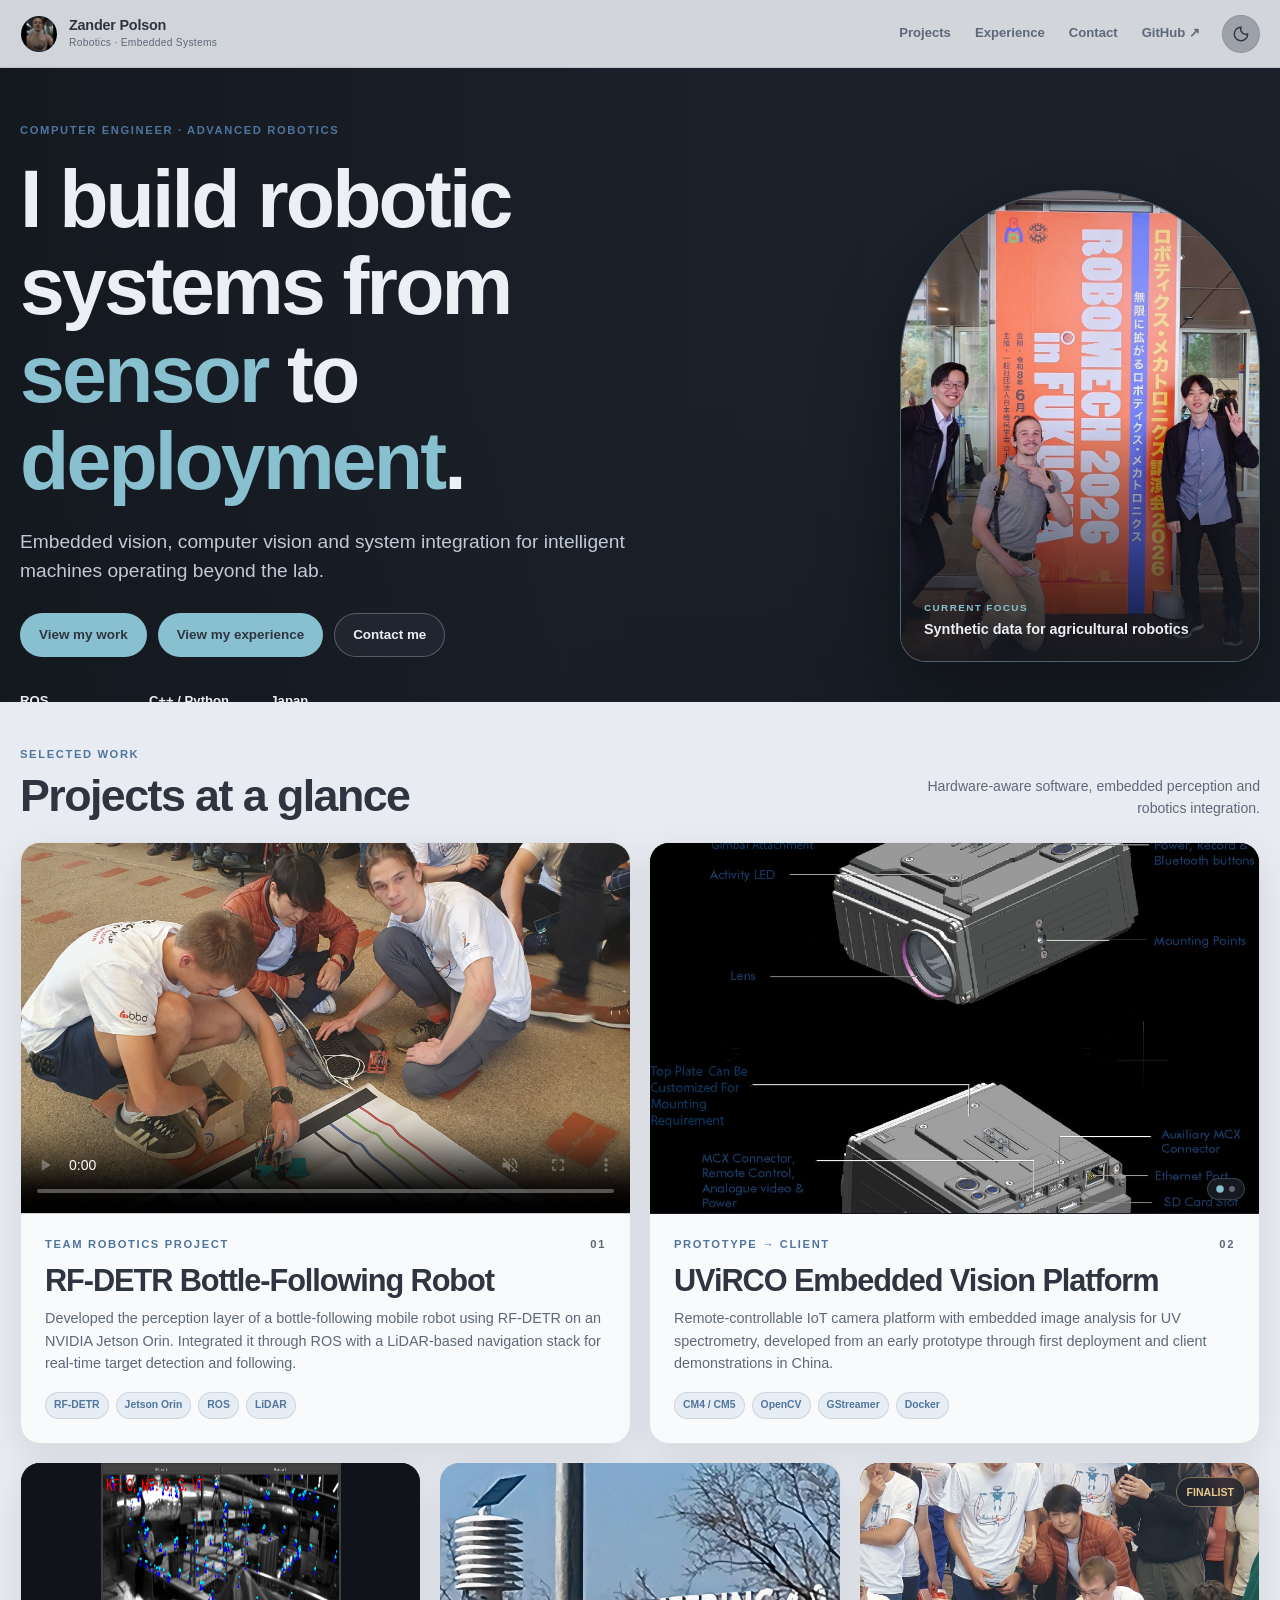
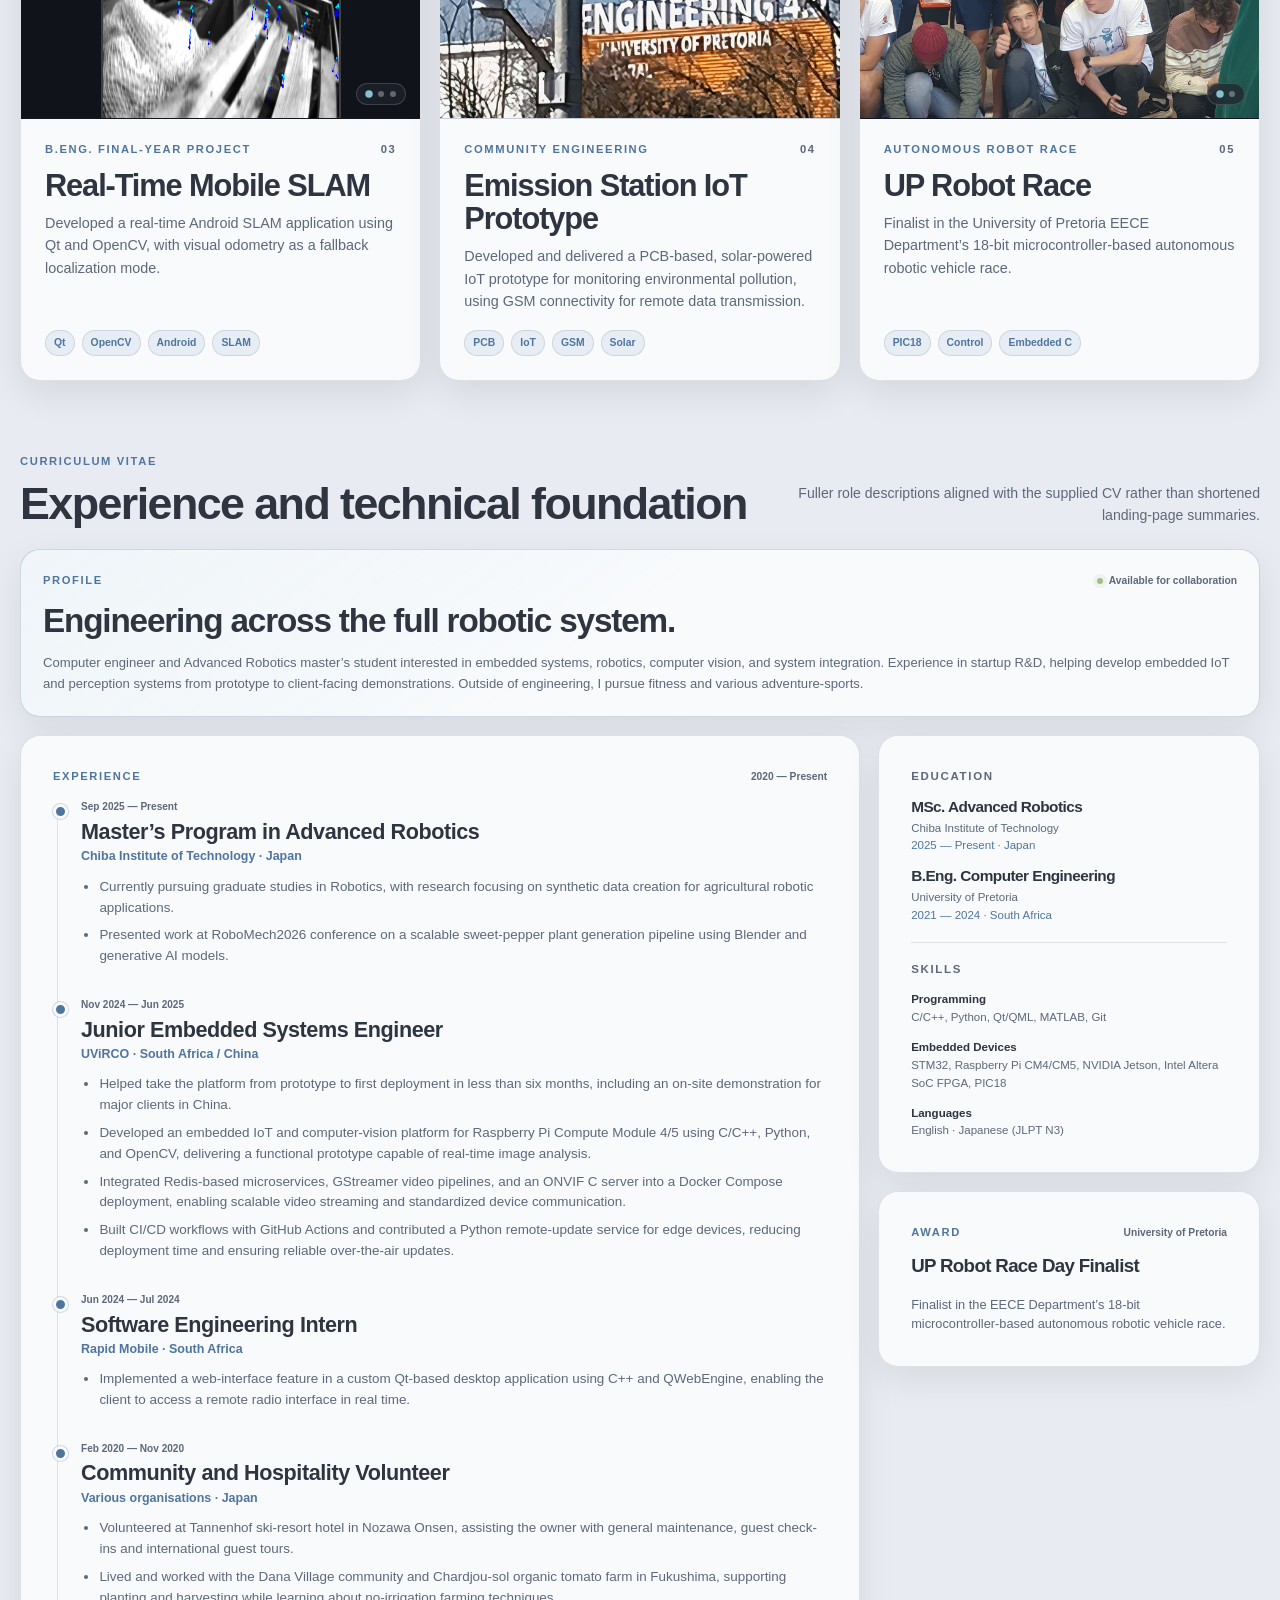
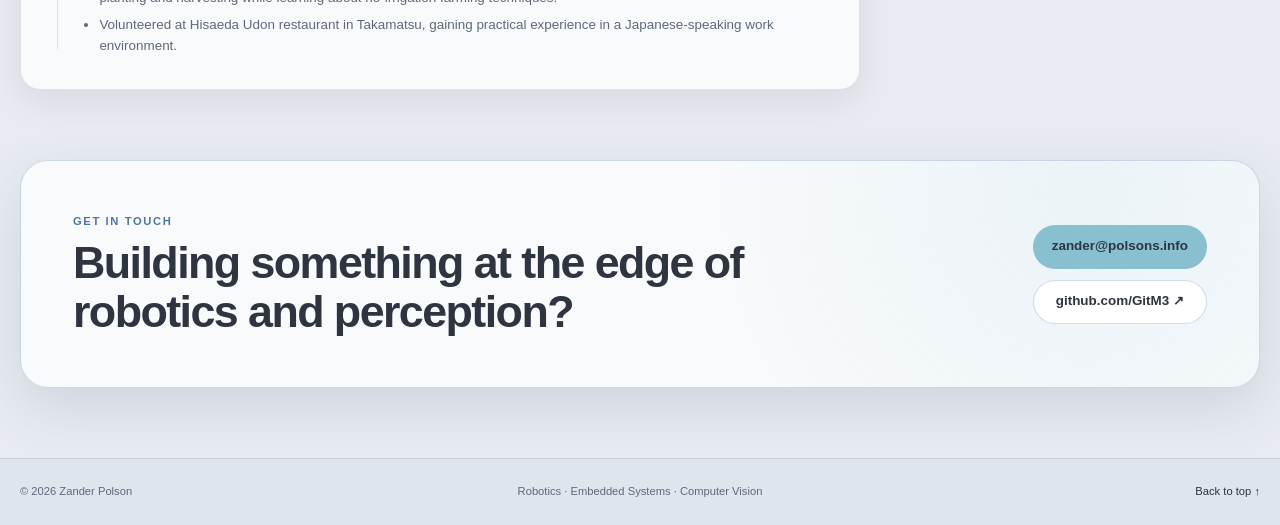
==== commit a81dd872: "carousal nari added" ====
--- a/index.html
+++ b/index.html
@@ -395,8 +395,10 @@
           </article>
 
           <article class="project-card project-horizontal" data-reveal>
-            <div class="project-media uv-images">
-              <img src="figures/UViRCO.jpg" alt="UViRCO embedded IoT camera platform" loading="lazy">
+            <div class="project-media auto-carousel uv-images" data-carousel data-interval="3500" aria-label="Automatic slideshow of the UViRCO embedded vision platform">
+              <img class="carousel-slide is-active" src="figures/UViRCO.jpg" alt="UViRCO embedded IoT camera platform">
+              <img class="carousel-slide" src="figures/NARI.jpg" alt="NARI robotics research environment" loading="lazy">
+              <div class="carousel-dots" aria-hidden="true"><span class="is-active"></span><span></span></div>
             </div>
             <div class="project-copy">
               <div class="project-topline"><span>Prototype → Client</span><span>02</span></div>
@@ -409,7 +411,7 @@
 
         <div class="project-secondary-row">
           <article class="project-card project-compact" data-reveal>
-            <div class="project-media auto-carousel slam-carousel" data-carousel data-interval="360" aria-label="Automatic slideshow of SLAM feature matching, pose and result figures">
+            <div class="project-media auto-carousel slam-carousel" data-carousel data-interval="2000" aria-label="Automatic slideshow of SLAM feature matching, pose and result figures">
               <img class="carousel-slide is-active" src="figures/SLAM_featurematching.png" alt="SLAM feature-matching output">
               <img class="carousel-slide" src="figures/SLAM_pose.png" alt="SLAM camera-pose output" loading="lazy">
               <img class="carousel-slide" src="figures/SLAM_Results.png" alt="SLAM reconstruction results" loading="lazy">
@@ -436,7 +438,7 @@
           </article>
 
           <article class="project-card project-compact" data-reveal>
-            <div class="project-media auto-carousel" data-carousel data-interval="4100" aria-label="Automatic slideshow of the University of Pretoria Robot Race">
+            <div class="project-media auto-carousel" data-carousel data-interval="3100" aria-label="Automatic slideshow of the University of Pretoria Robot Race">
               <img class="carousel-slide is-active" src="figures/race_1.jpg" alt="University of Pretoria Robot Race team and course">
               <img class="carousel-slide" src="figures/race_2.jpg" alt="Robot Race vehicle testing on the competition course" loading="lazy">
               <span class="race-badge">Finalist</span>
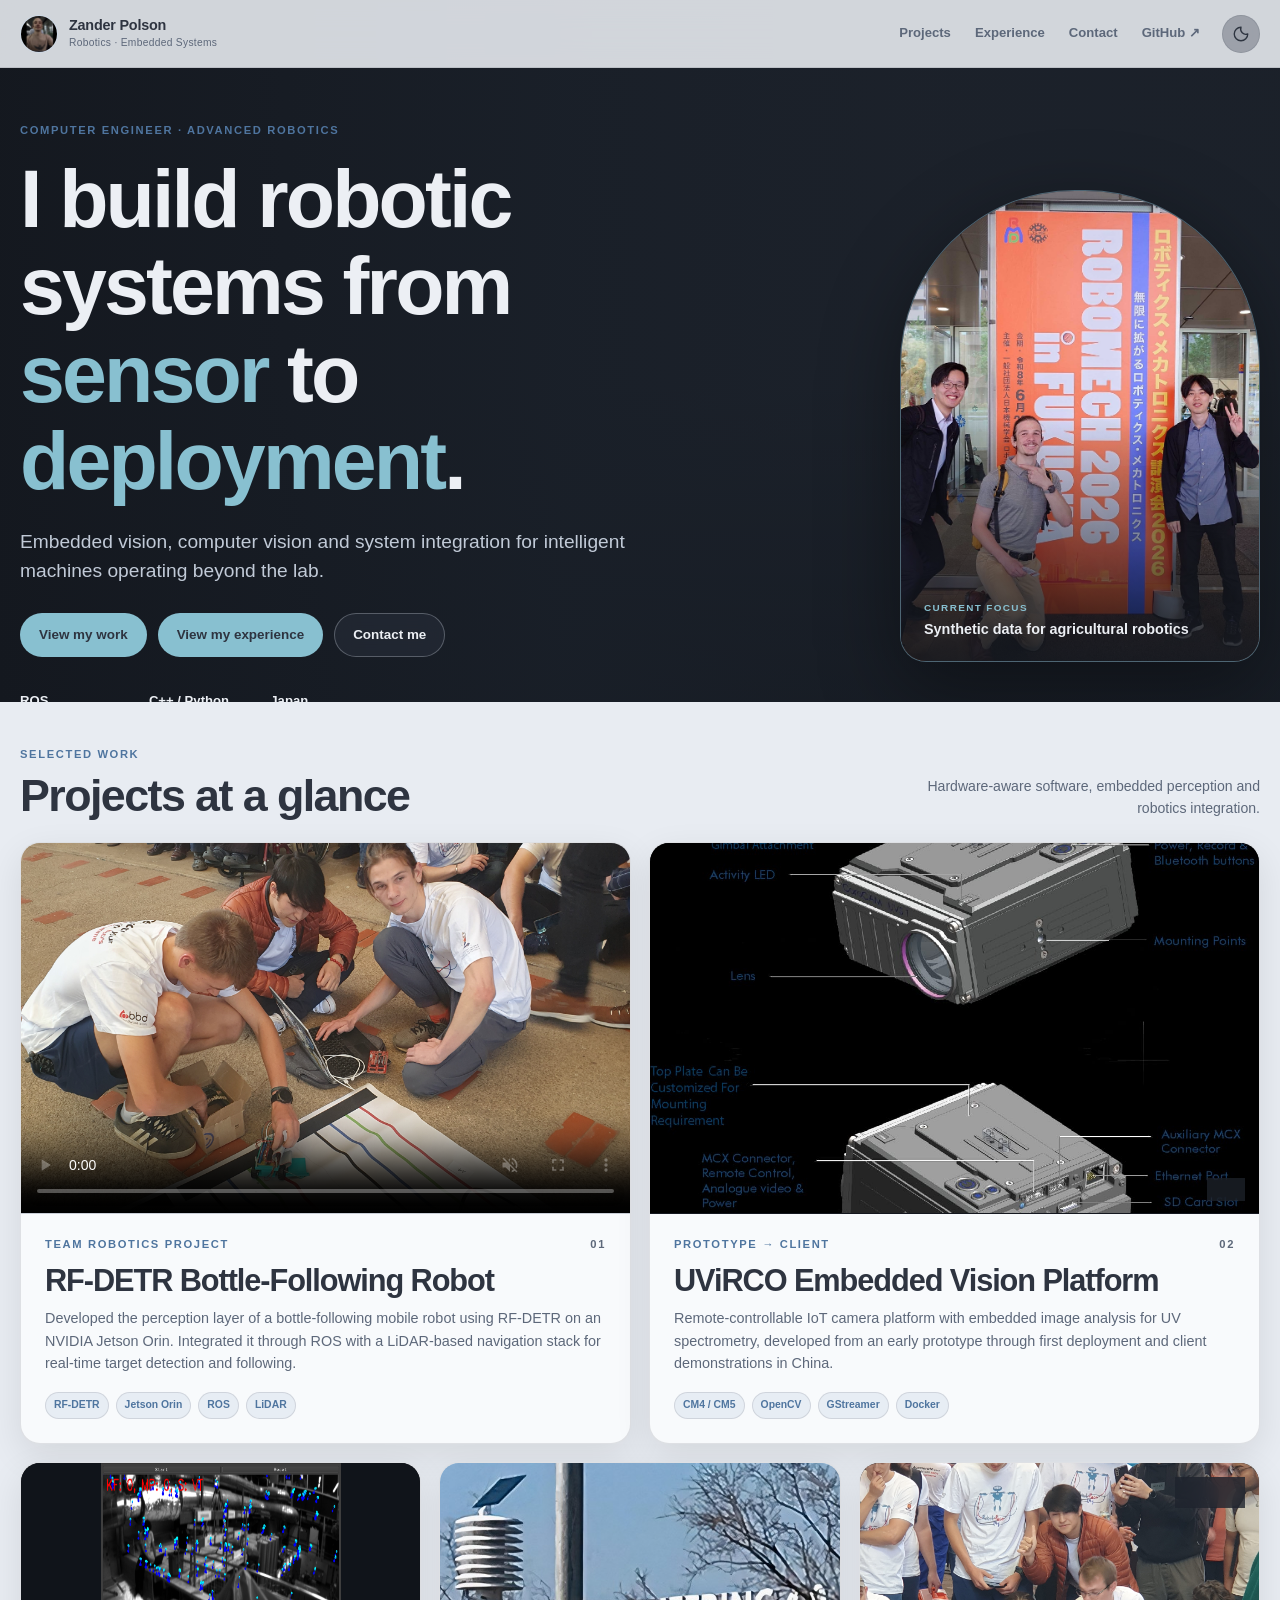
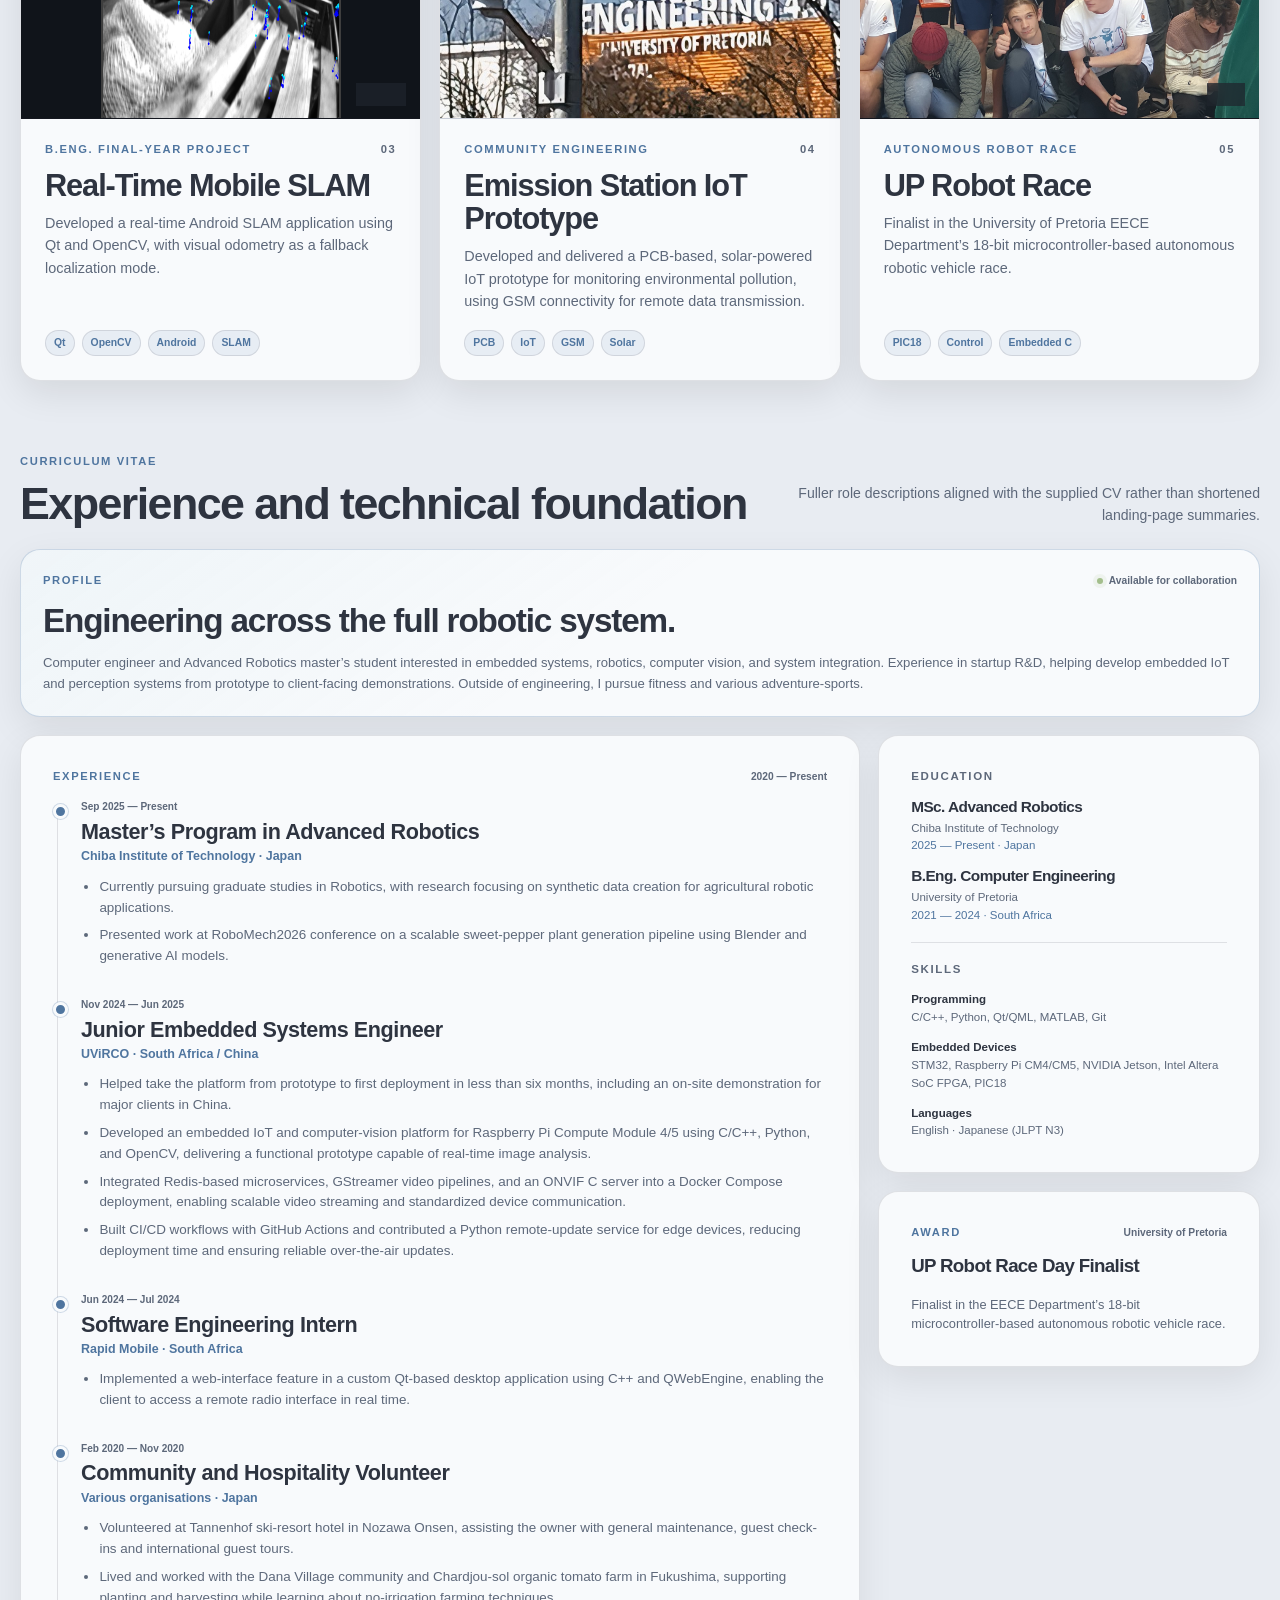
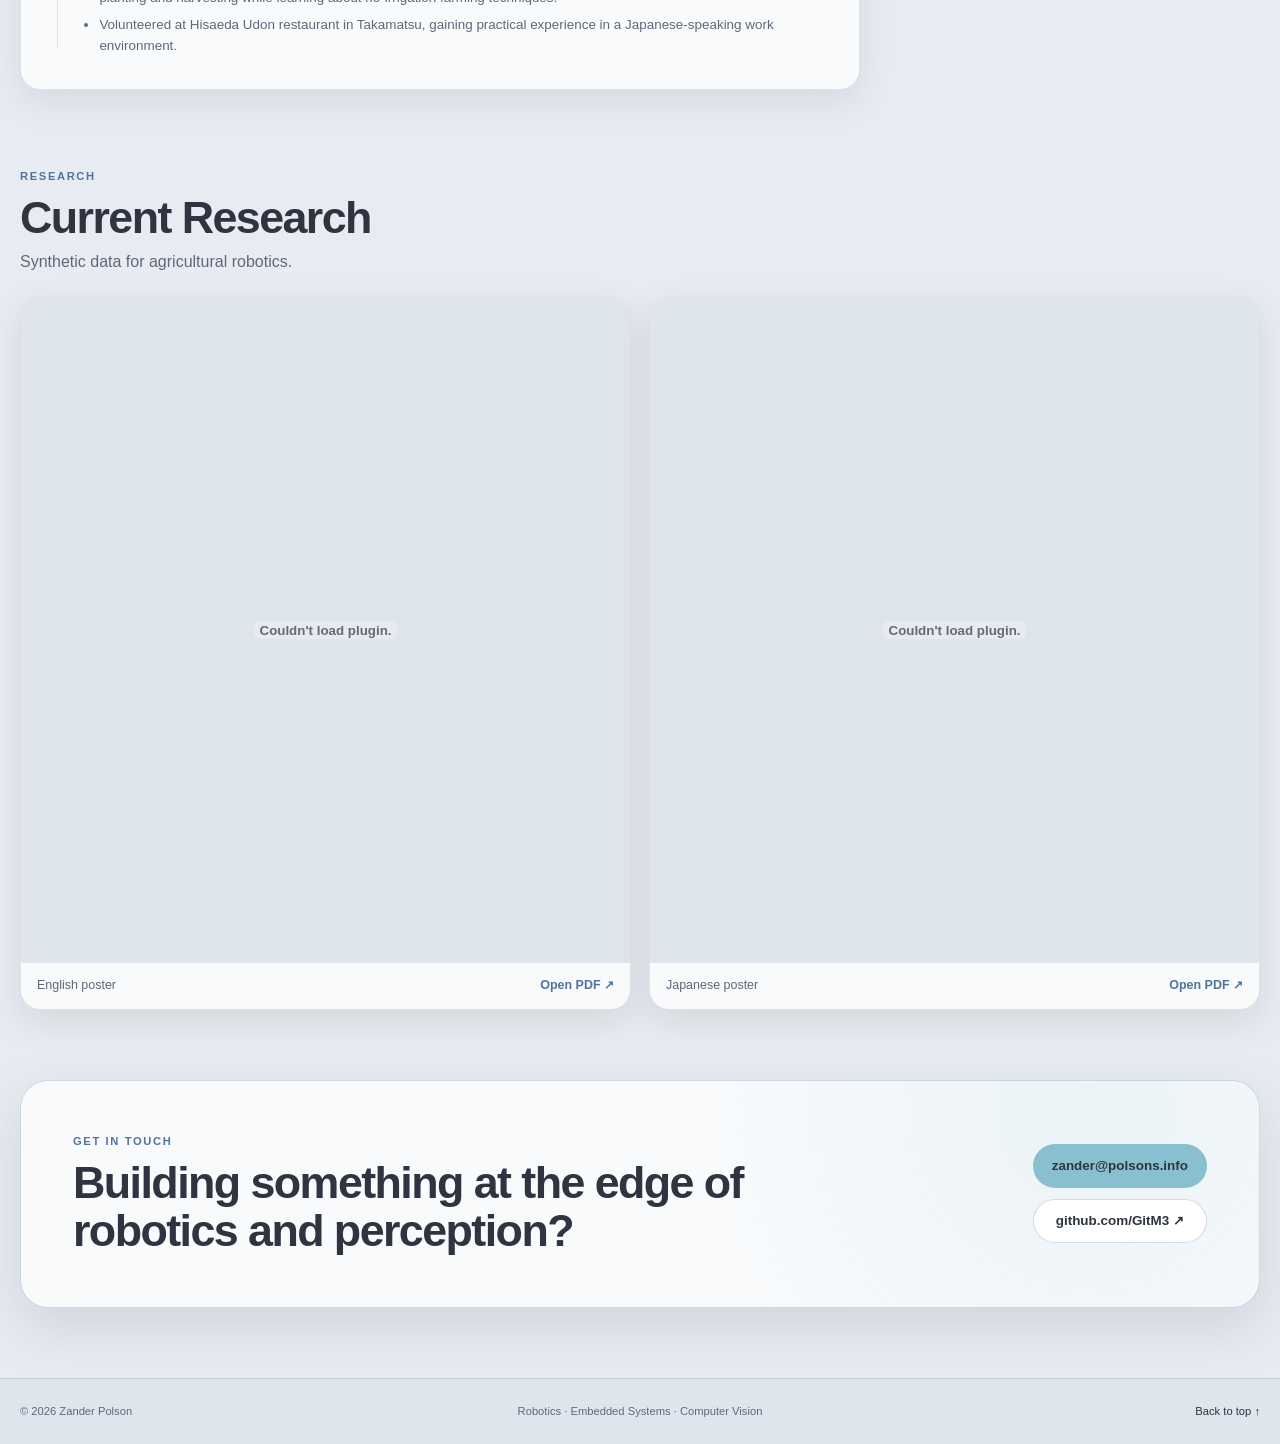
==== commit f627521d: "posters added" ====
--- a/index.html
+++ b/index.html
@@ -259,6 +259,62 @@
       font-size: .8rem;
     }
 
+    .research-section {
+      padding-block: 8px 70px;
+    }
+
+    .research-heading {
+      margin-bottom: 22px;
+    }
+
+    .research-heading h2 {
+      margin: 5px 0 0;
+      font-size: clamp(2rem, 3.5vw, 3.25rem);
+    }
+
+    .research-subtitle {
+      margin: 8px 0 0;
+      color: var(--muted);
+    }
+
+    .research-posters {
+      display: grid;
+      grid-template-columns: repeat(2, minmax(0, 1fr));
+      gap: 18px;
+    }
+
+    .research-poster {
+      margin: 0;
+      overflow: hidden;
+      border: 1px solid var(--line);
+      border-radius: var(--radius-md);
+      background: var(--surface);
+      box-shadow: 0 12px 36px rgba(0, 0, 0, .09);
+    }
+
+    .research-poster embed {
+      display: block;
+      width: 100%;
+      height: clamp(420px, 52vw, 720px);
+      border: 0;
+      background: var(--bg-deep);
+    }
+
+    .research-poster figcaption {
+      display: flex;
+      justify-content: space-between;
+      gap: 14px;
+      align-items: center;
+      padding: 13px 16px;
+      color: var(--muted);
+      font-size: .78rem;
+    }
+
+    .research-poster a {
+      color: var(--accent);
+      font-weight: 700;
+    }
+
     @media (max-width: 1000px) {
       .project-secondary-row {
         grid-template-columns: repeat(2, minmax(0, 1fr));
@@ -301,6 +357,10 @@
 
       .cv-section-heading > p {
         text-align: left;
+      }
+
+      .research-posters {
+        grid-template-columns: 1fr;
       }
     }
 
@@ -558,6 +618,32 @@
       </div>
     </section>
 
+    <section class="research-section shell" id="research" aria-labelledby="research-title">
+      <header class="research-heading" data-reveal>
+        <p class="section-kicker">Research</p>
+        <h2 id="research-title">Current Research</h2>
+        <p class="research-subtitle">Synthetic data for agricultural robotics.</p>
+      </header>
+
+      <div class="research-posters">
+        <figure class="research-poster" data-reveal>
+          <embed src="figures/poster-en.pdf" type="application/pdf" title="English current research poster">
+          <figcaption>
+            <span>English poster</span>
+            <a href="figures/poster-en.pdf" target="_blank" rel="noreferrer">Open PDF ↗</a>
+          </figcaption>
+        </figure>
+
+        <figure class="research-poster" data-reveal>
+          <embed src="figures/poster-jp.pdf" type="application/pdf" title="Japanese current research poster">
+          <figcaption>
+            <span>Japanese poster</span>
+            <a href="figures/poster-jp.pdf" target="_blank" rel="noreferrer">Open PDF ↗</a>
+          </figcaption>
+        </figure>
+      </div>
+    </section>
+
     <section class="contact shell" id="contact" data-reveal>
       <div>
         <p class="section-kicker">Get in touch</p>
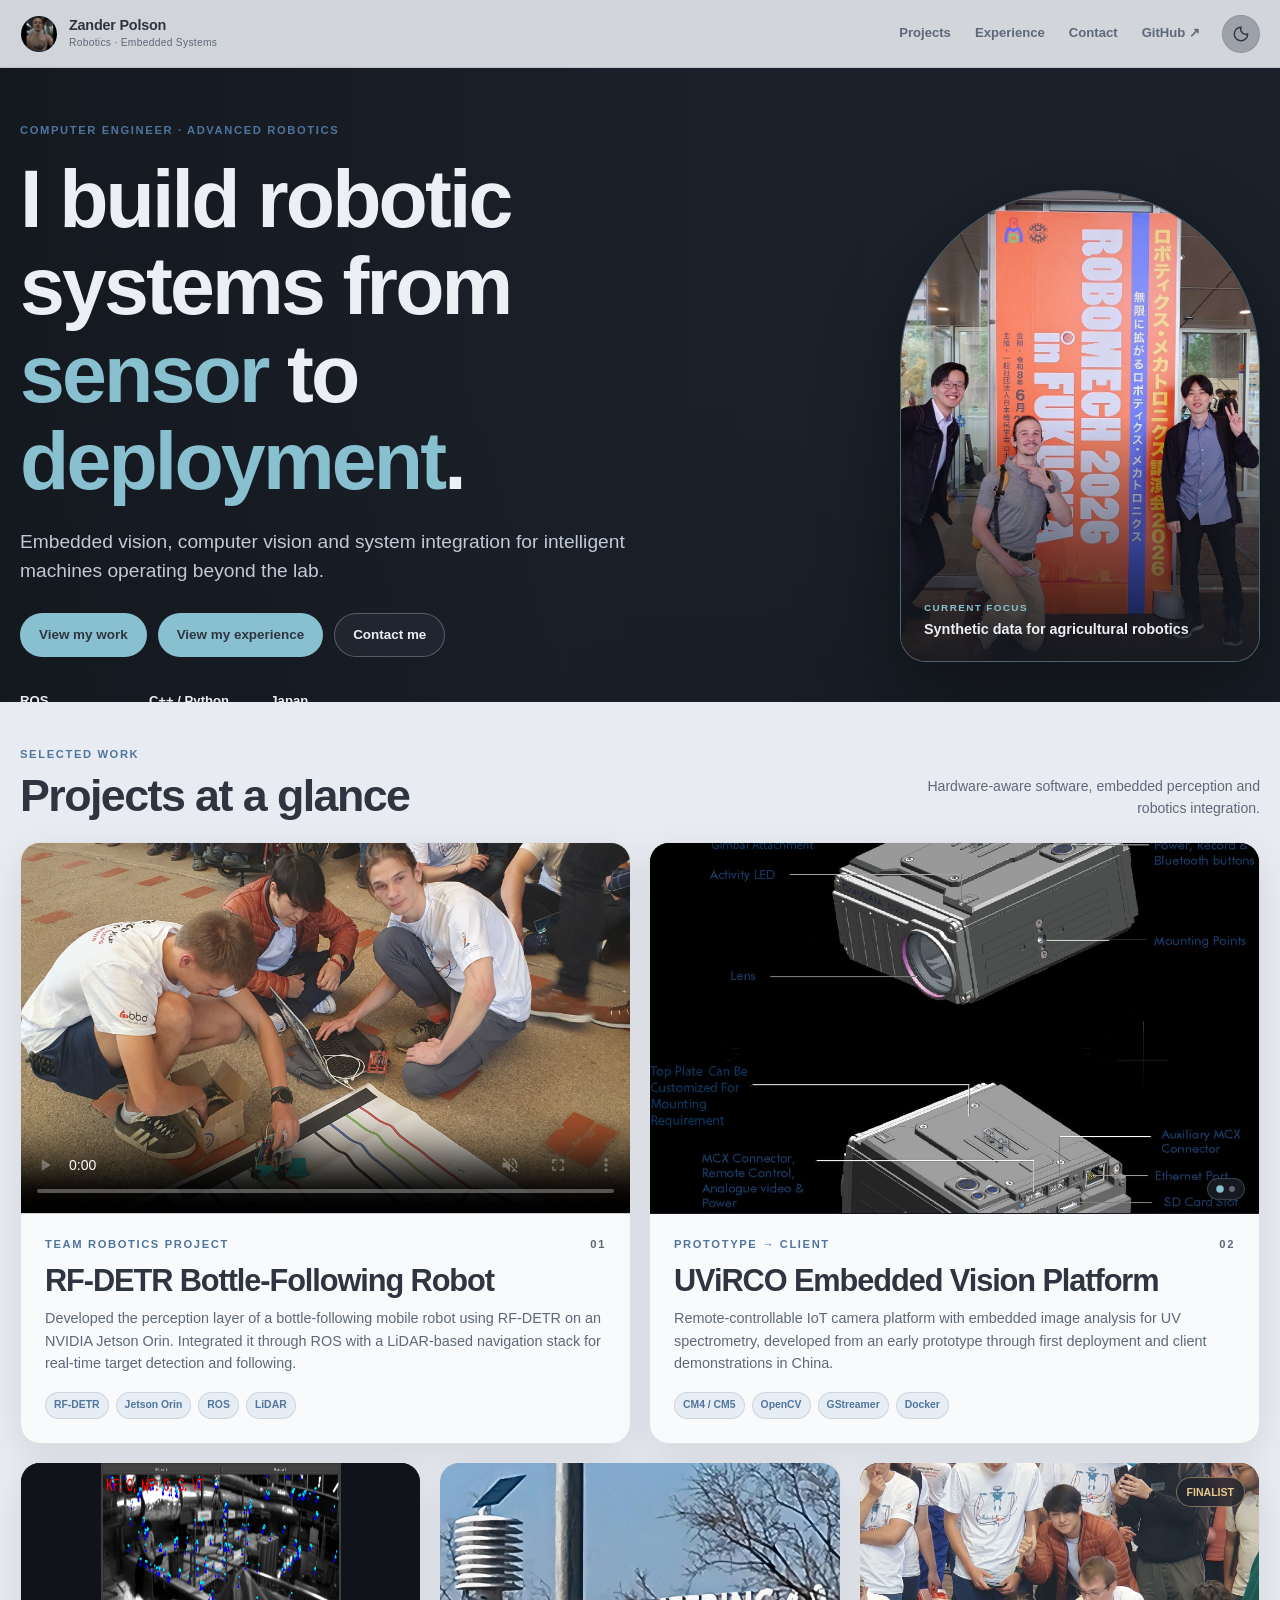
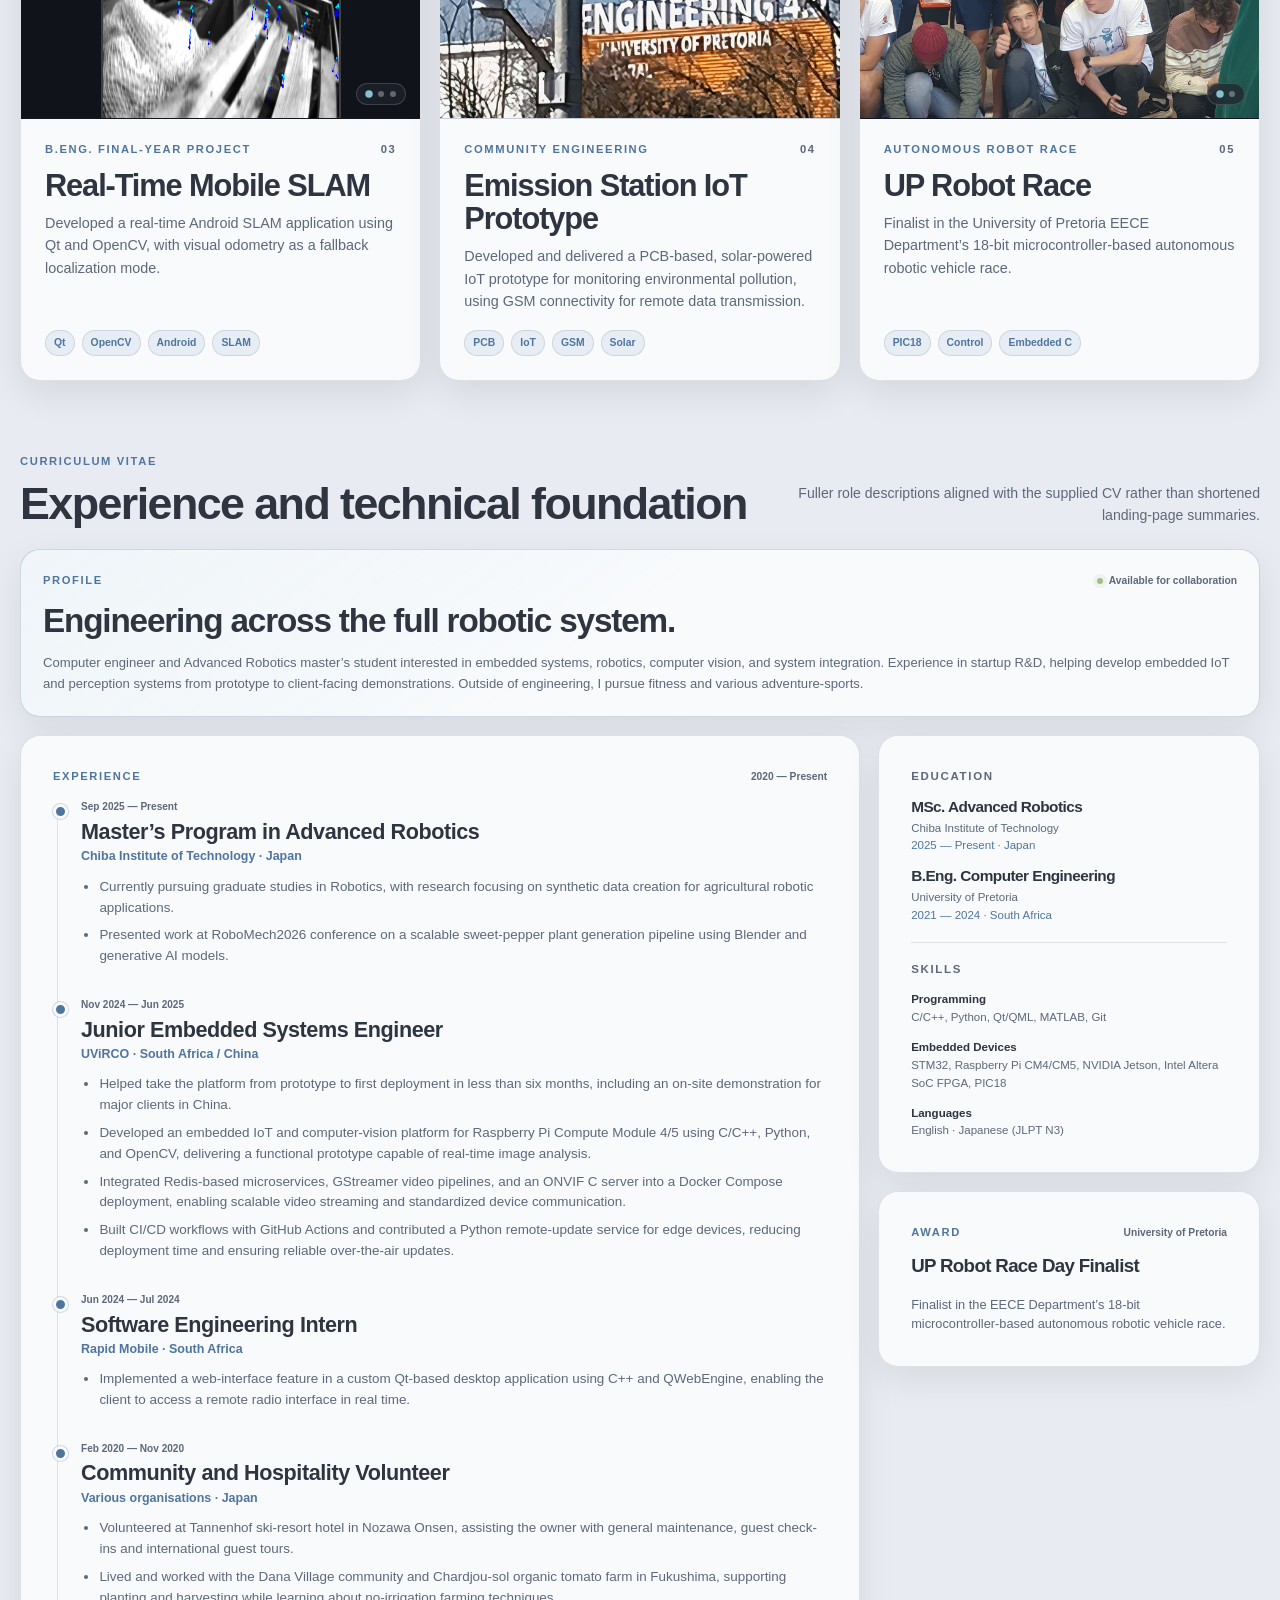
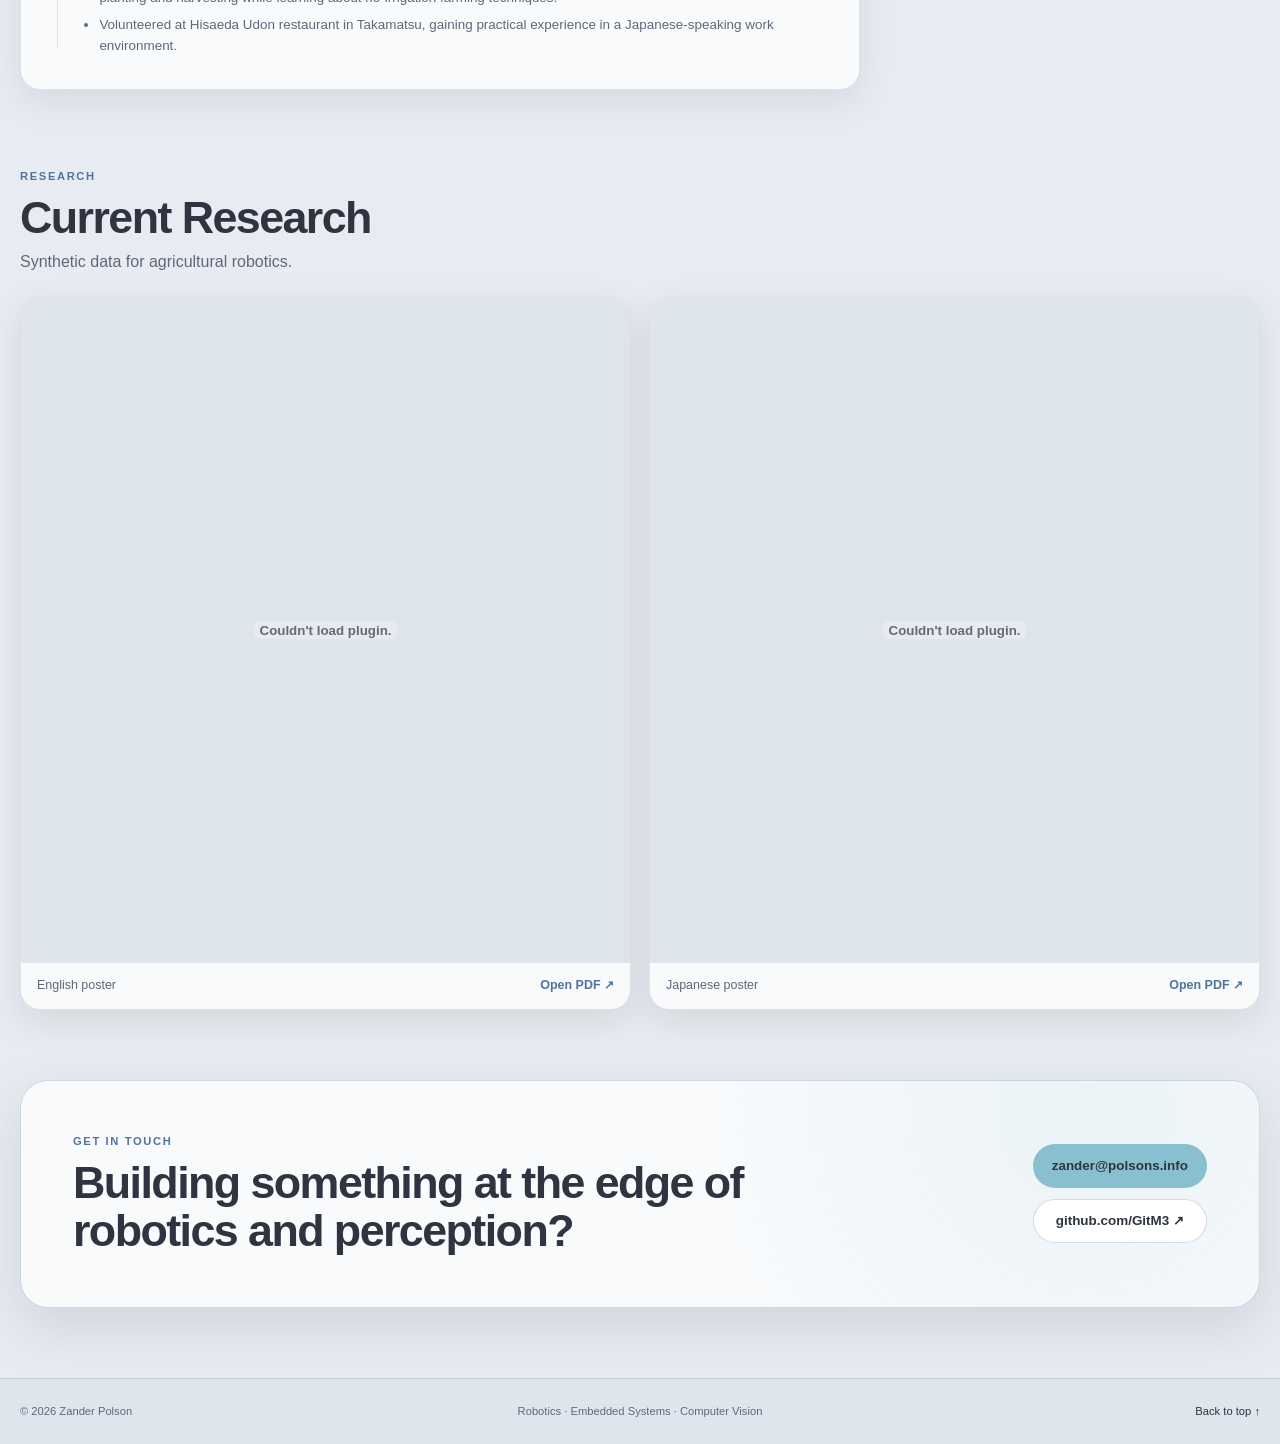
==== commit 2e65d41b: "hit counter" ====
--- a/index.html
+++ b/index.html
@@ -366,6 +366,8 @@
 
   </style>
   <script defer src="script.js"></script>
+<script data-goatcounter="https://gitm3.goatcounter.com/count"
+        async src="//gc.zgo.at/count.js"></script>
 </head>
 <body>
   <a class="skip-link" href="#main">Skip to content</a>
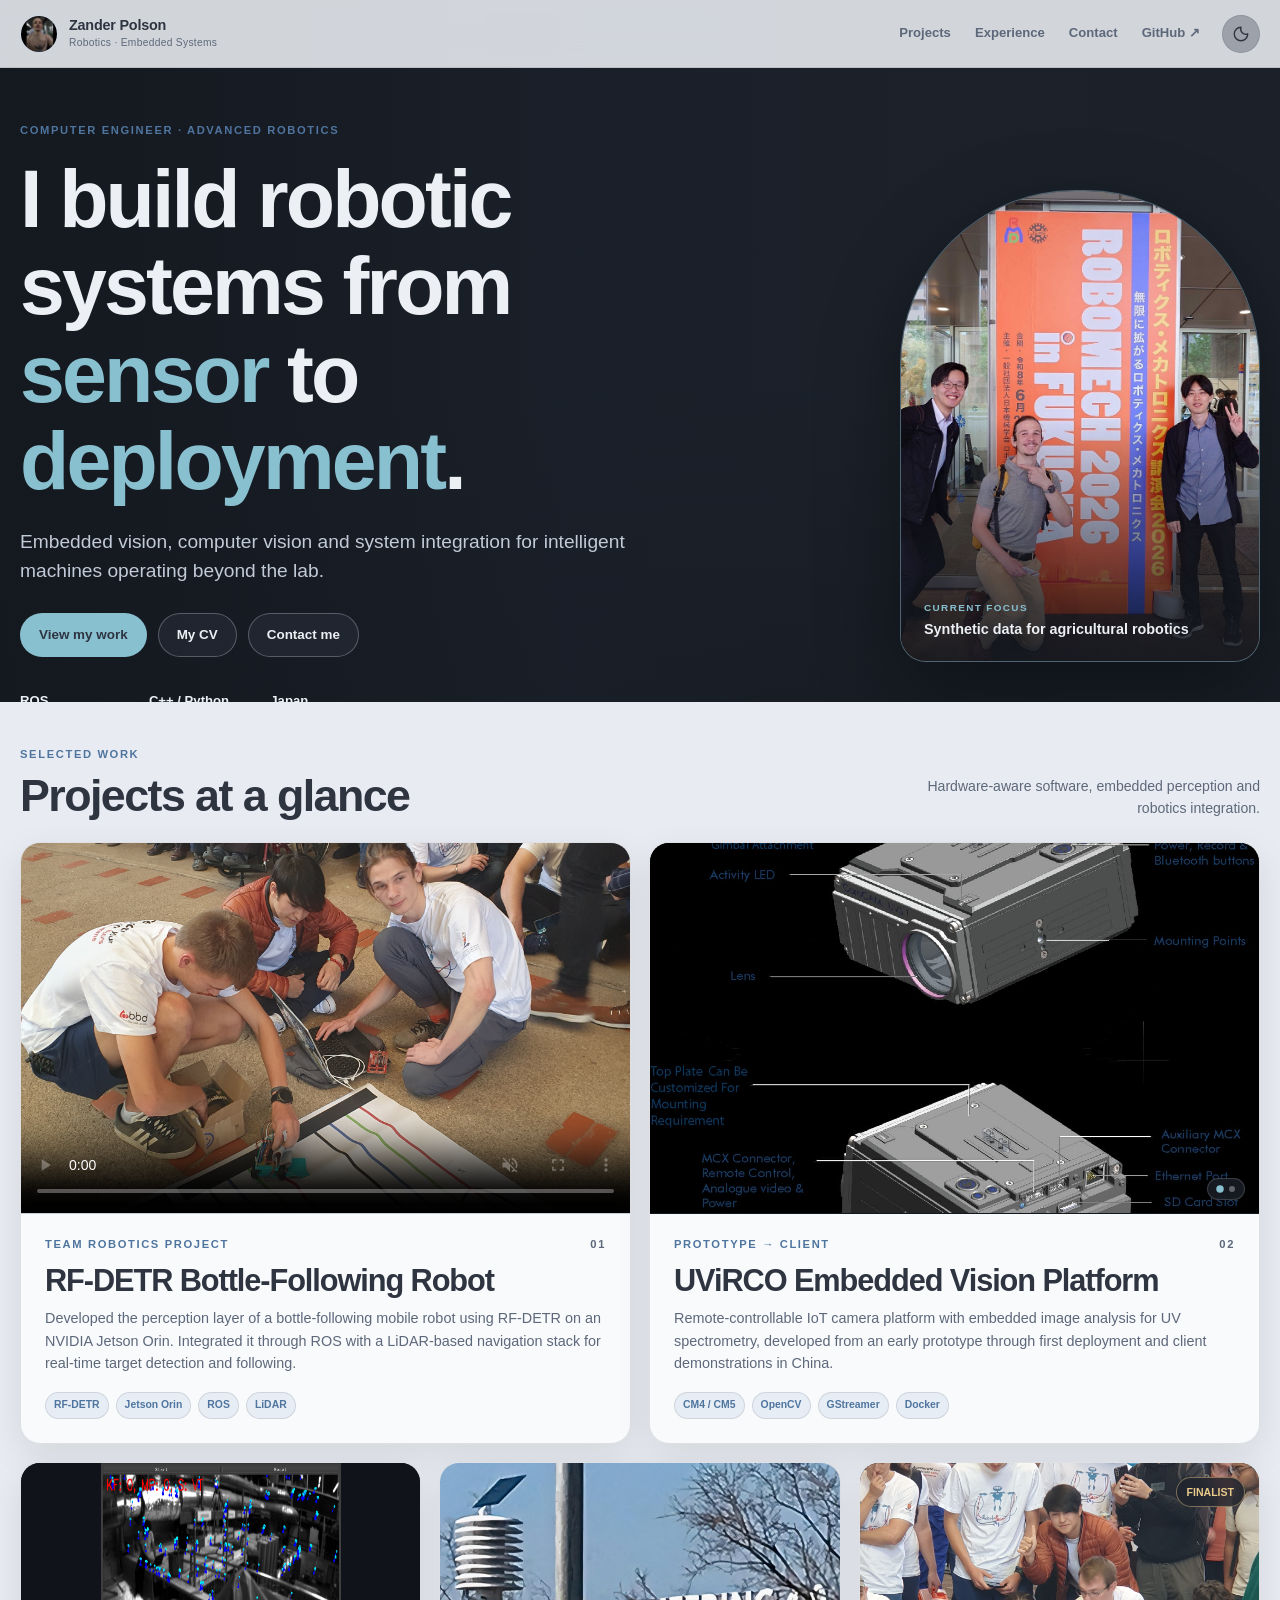
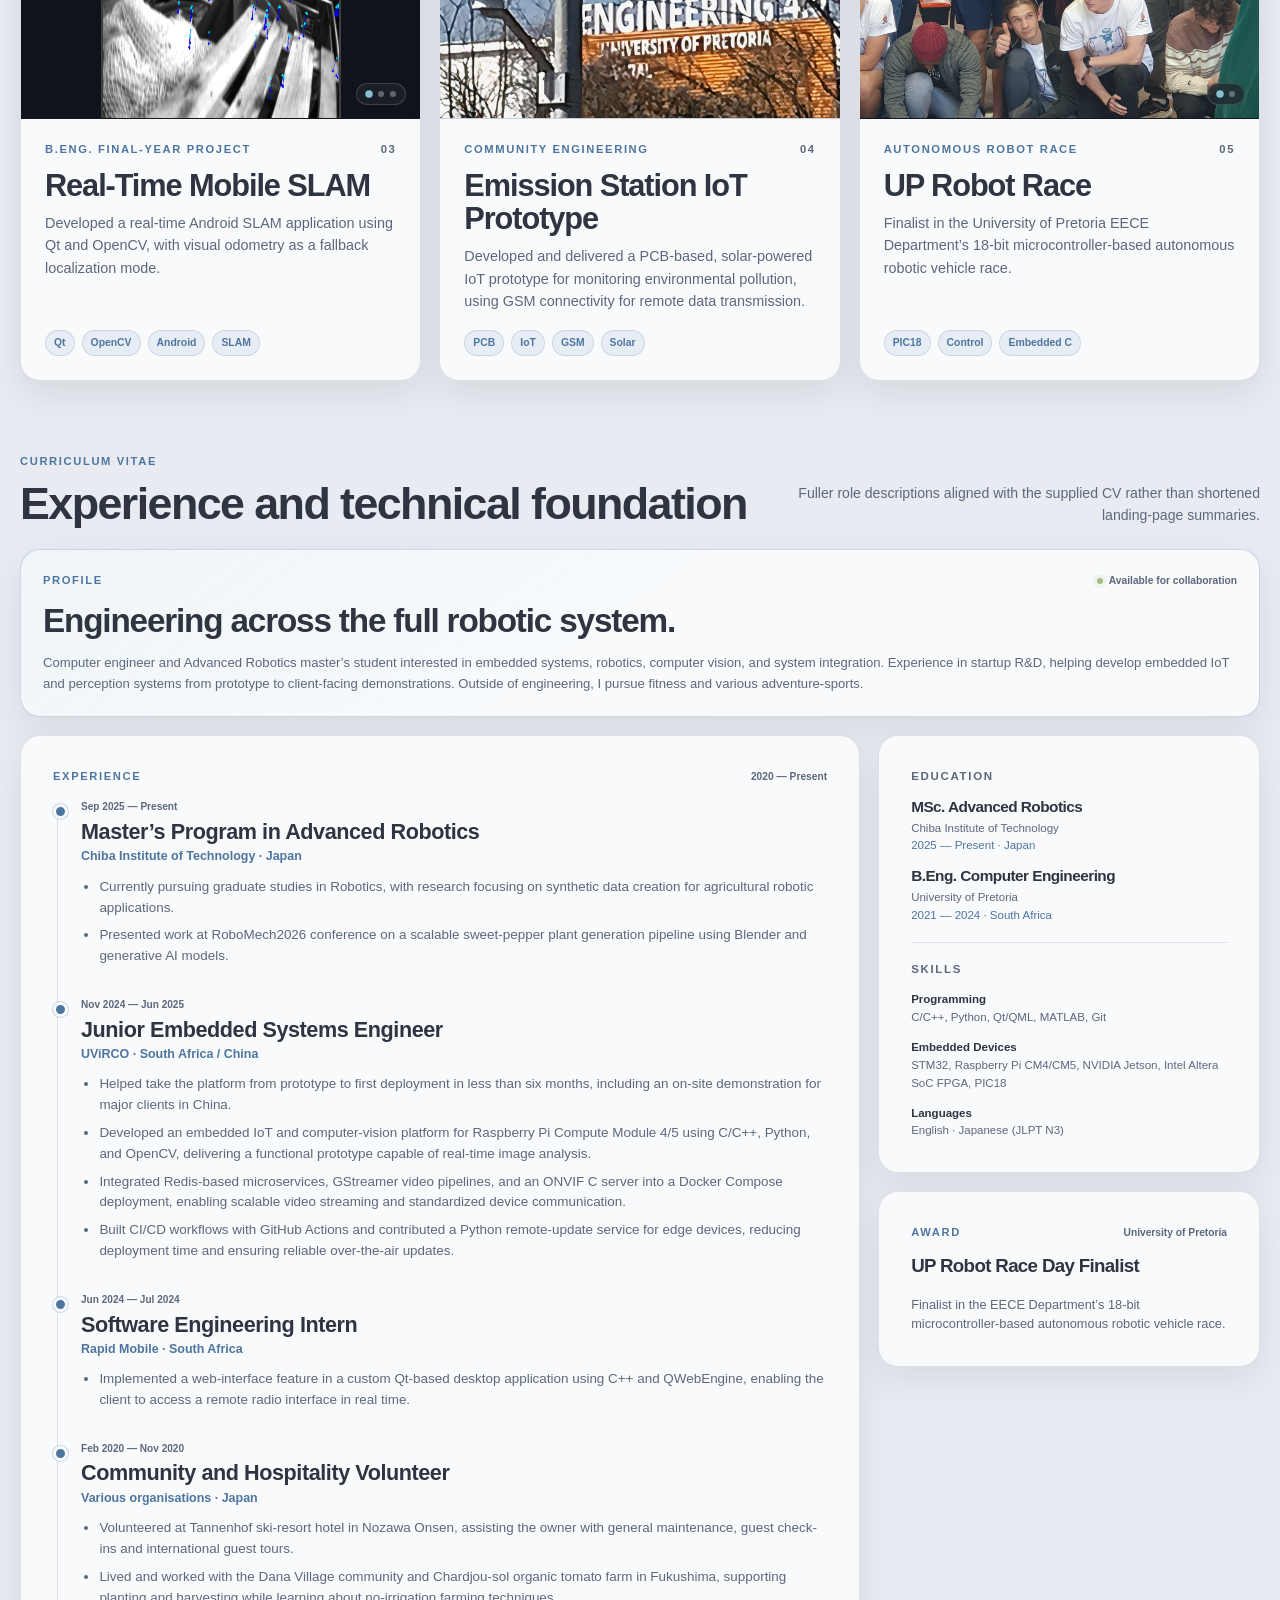
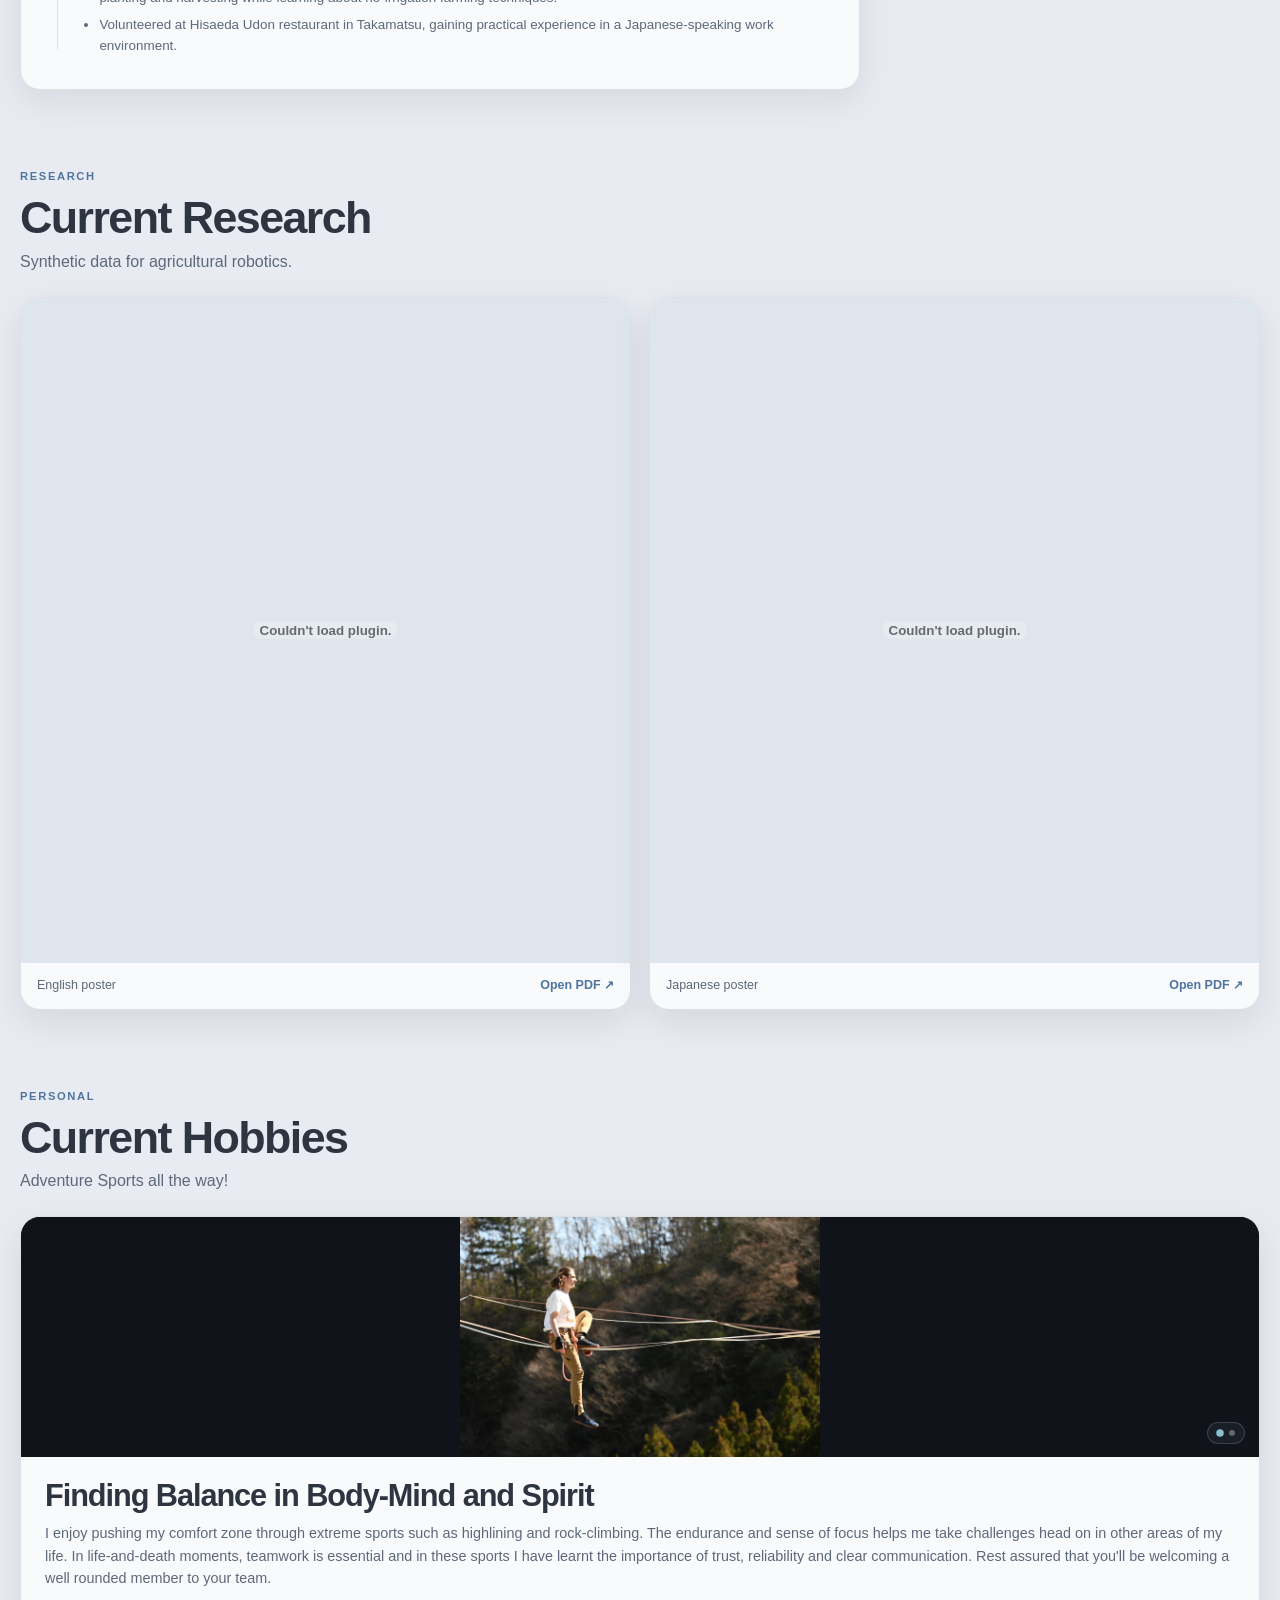
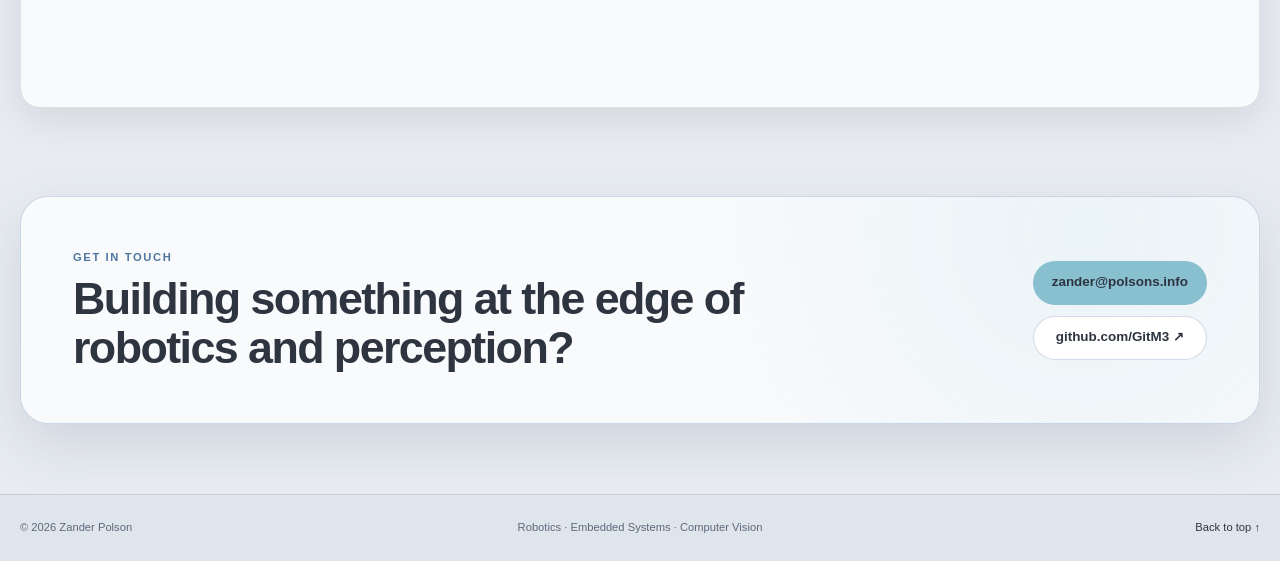
==== commit 3d1926d1: "Added personal section" ====
--- a/index.html
+++ b/index.html
@@ -410,7 +410,7 @@
           <p class="hero-lede">Embedded vision, computer vision and system integration for intelligent machines operating beyond the lab.</p>
           <div class="hero-actions">
             <a class="button button-primary" href="#work">View my work</a>
-            <a class="button button-primary" href="#cv">View my experience</a>
+            <a class="button button-glass" href="#cv">My CV</a>
             <a class="button button-glass" href="mailto:zander@polsons.info">Contact me</a>
           </div>
           <ul class="hero-facts" aria-label="Technical focus">
@@ -646,6 +646,26 @@
       </div>
     </section>
 
+    <section class="research-section shell" id="personal" data-reveal>
+
+      <header class="research-heading" data-reveal>
+        <p class="section-kicker">Personal</p>
+        <h2 id="research-title">Current Hobbies</h2>
+        <p class="research-subtitle">Adventure Sports all the way!</p>
+      </header>
+          <article class="project-card project-compact" data-reveal>
+            <div class="project-media auto-carousel slam-carousel" data-carousel data-interval="2000" aria-label="personal">
+              <img class="carousel-slide is-active" src="figures/highline1.jpg" alt="hihglining pic">
+              <img class="carousel-slide" src="figures/highline2.jpg" alt="highline pic 2" loading="lazy">
+              <div class="carousel-dots" aria-hidden="true"><span class="is-active"></span><span></span></div>
+            </div>
+            <div class="project-copy">
+              <h3>Finding Balance in Body-Mind and Spirit</h3>
+              <p>I enjoy pushing my comfort zone through extreme sports such as highlining and rock-climbing. The endurance and sense of focus helps me take challenges head on in other areas of my life. In life-and-death moments, teamwork is essential and in these sports I have learnt the importance of trust, reliability and clear communication. Rest assured that you'll be welcoming a well rounded member to your team. </p>
+            </div>
+          </article>
+    </section>
+
     <section class="contact shell" id="contact" data-reveal>
       <div>
         <p class="section-kicker">Get in touch</p>
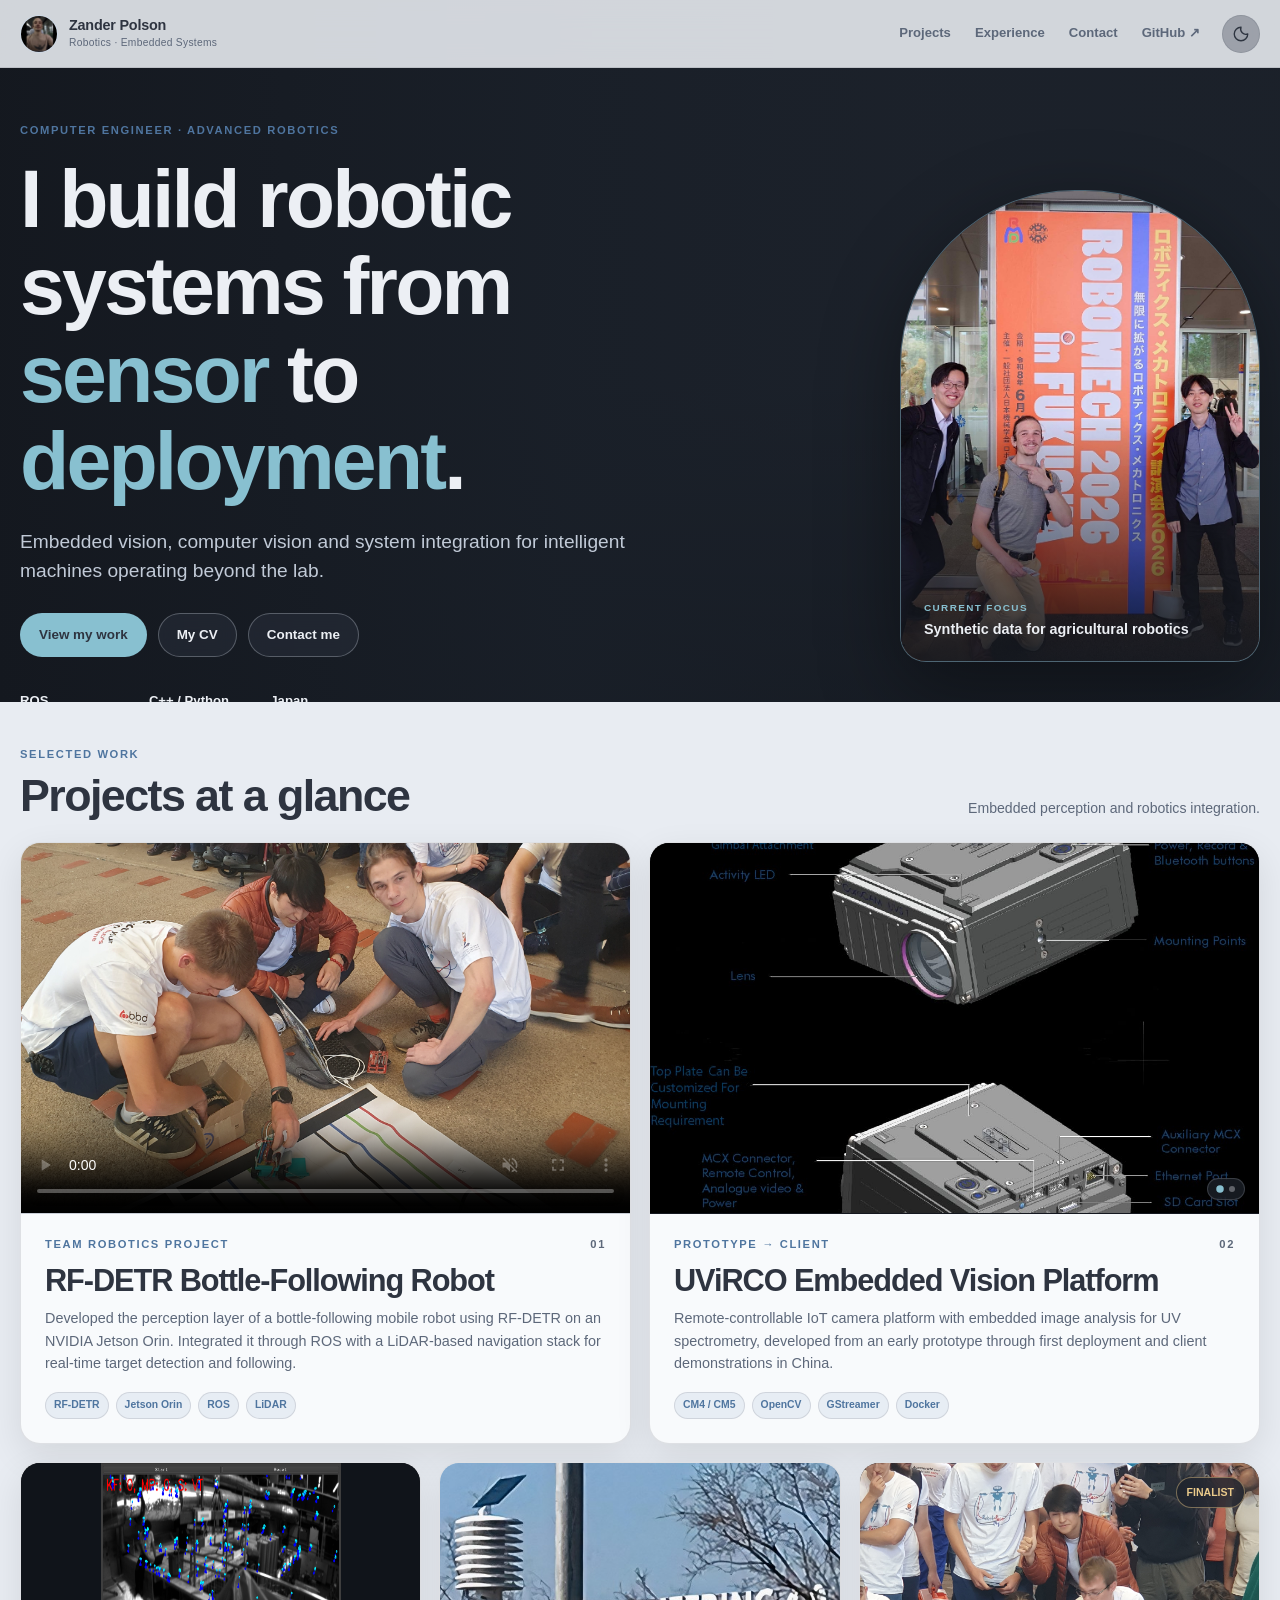
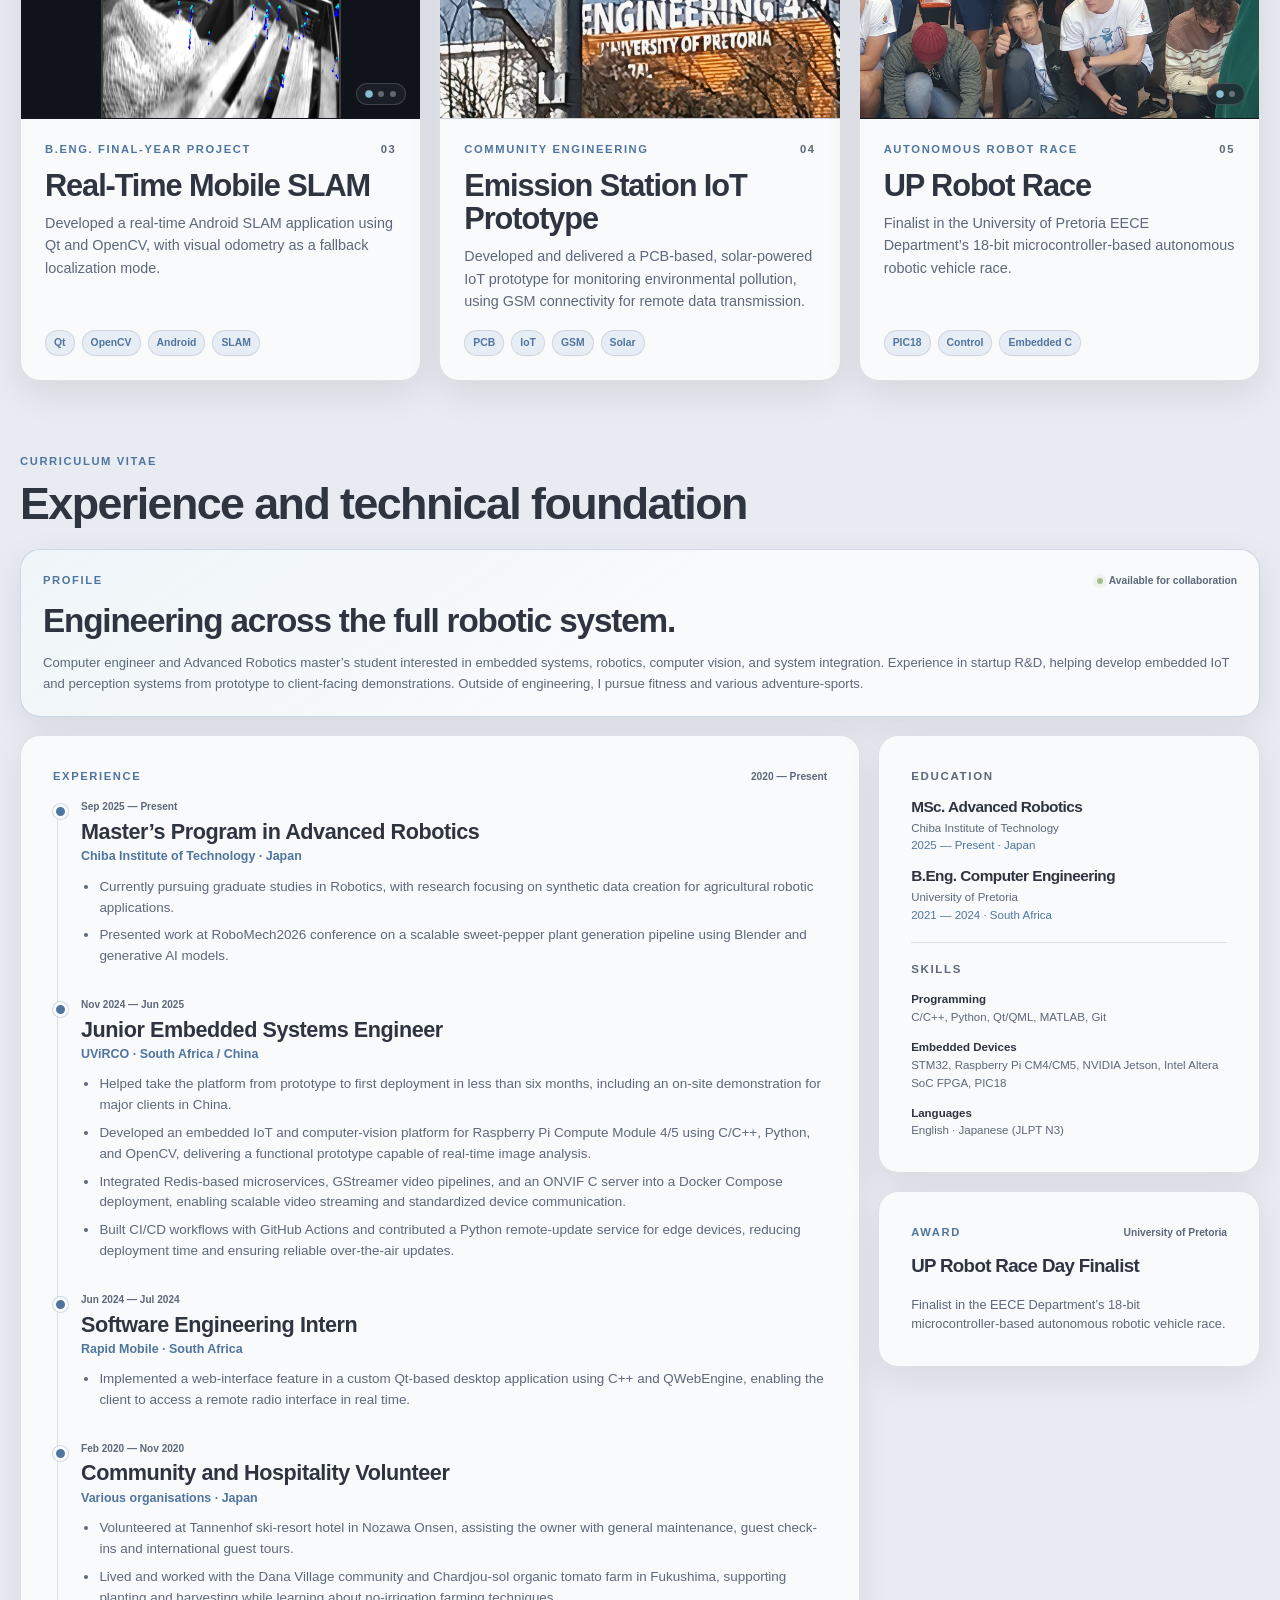
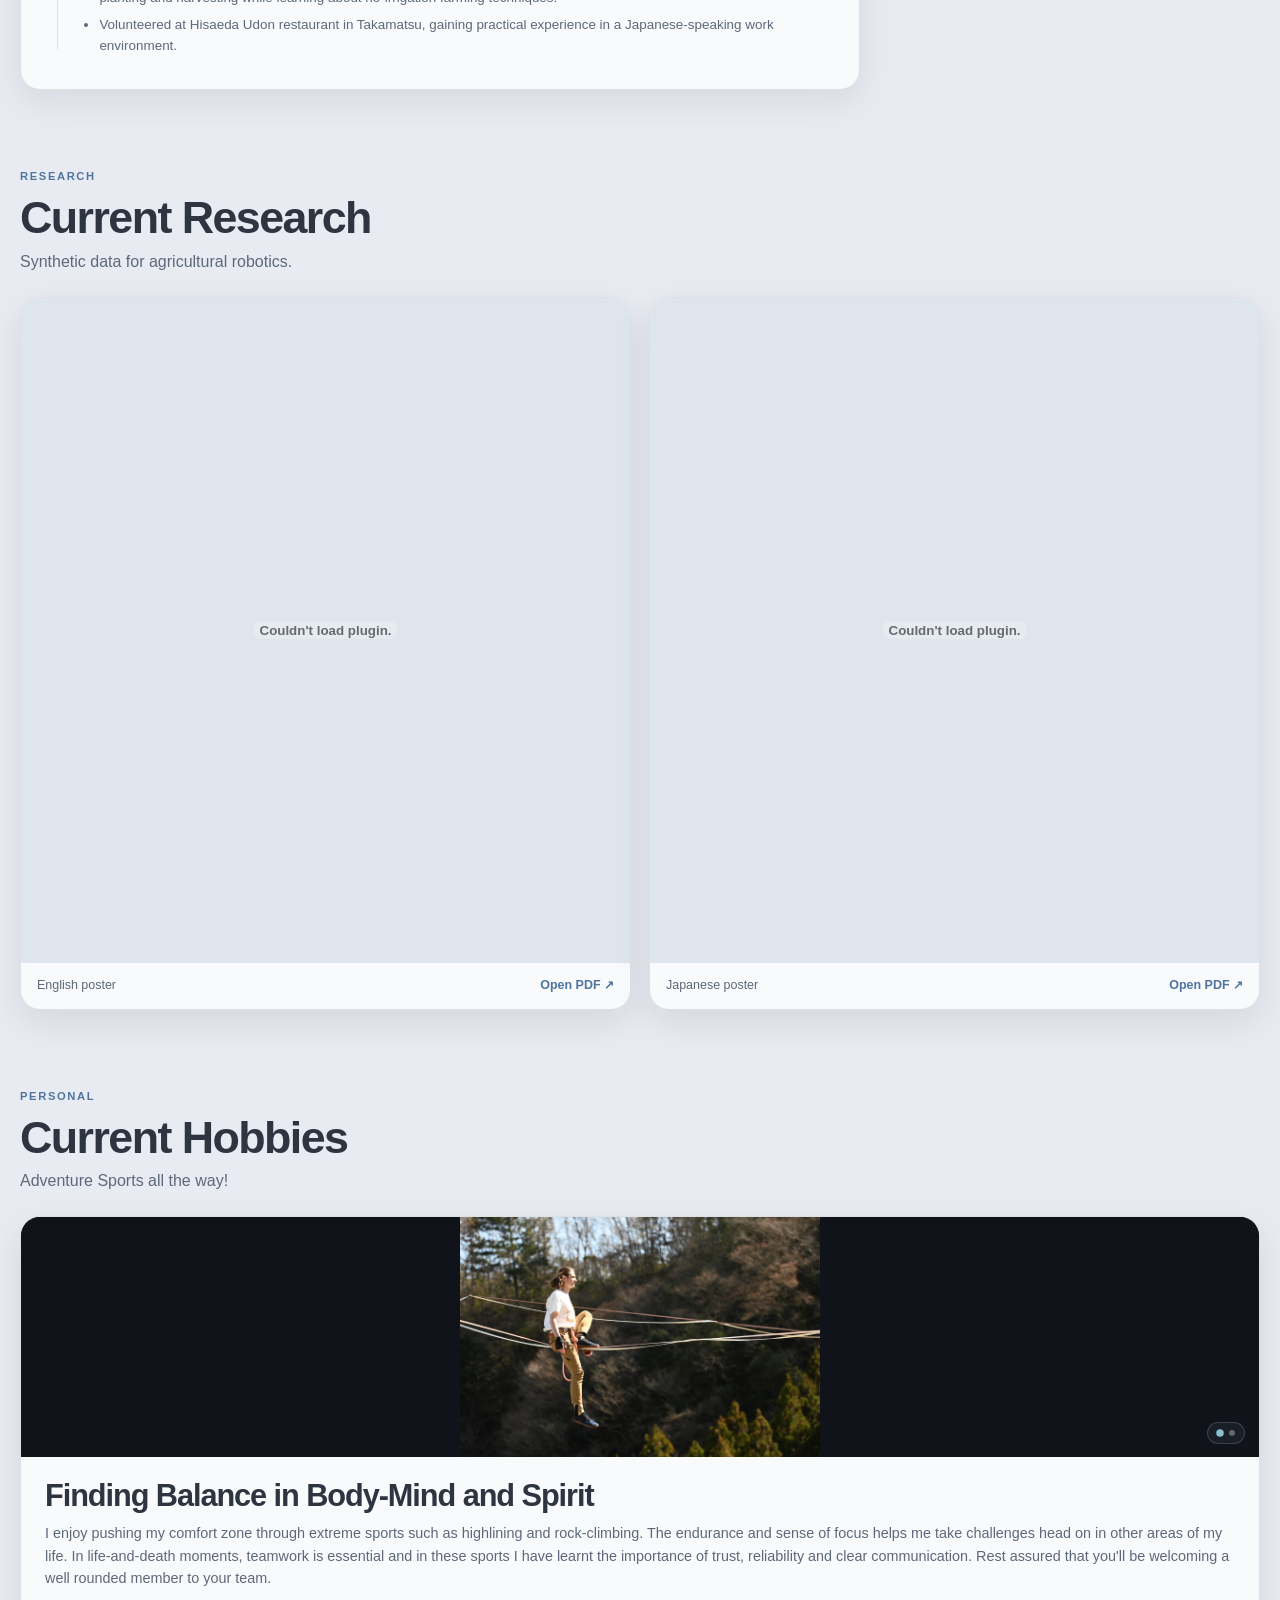
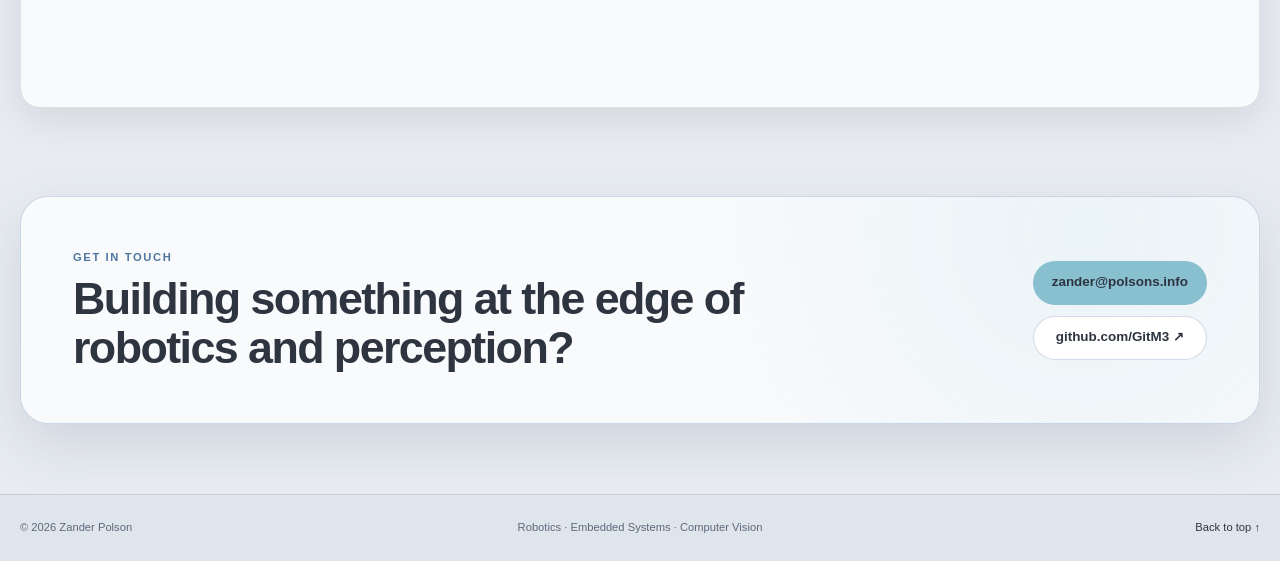
==== commit 8eea790a: "Bad wording removed" ====
--- a/index.html
+++ b/index.html
@@ -437,7 +437,7 @@
             <p class="section-kicker">Selected work</p>
             <h2 id="projects-title">Projects at a glance</h2>
           </div>
-          <p>Hardware-aware software, embedded perception and robotics integration.</p>
+          <p>Embedded perception and robotics integration.</p>
         </header>
 
         <div class="project-feature-row">
@@ -523,7 +523,6 @@
           <p class="section-kicker">Curriculum vitae</p>
           <h2 id="cv-title">Experience and technical foundation</h2>
         </div>
-        <p>Fuller role descriptions aligned with the supplied CV rather than shortened landing-page summaries.</p>
       </header>
 
       <section class="cv-card profile-card cv-profile" data-reveal>
